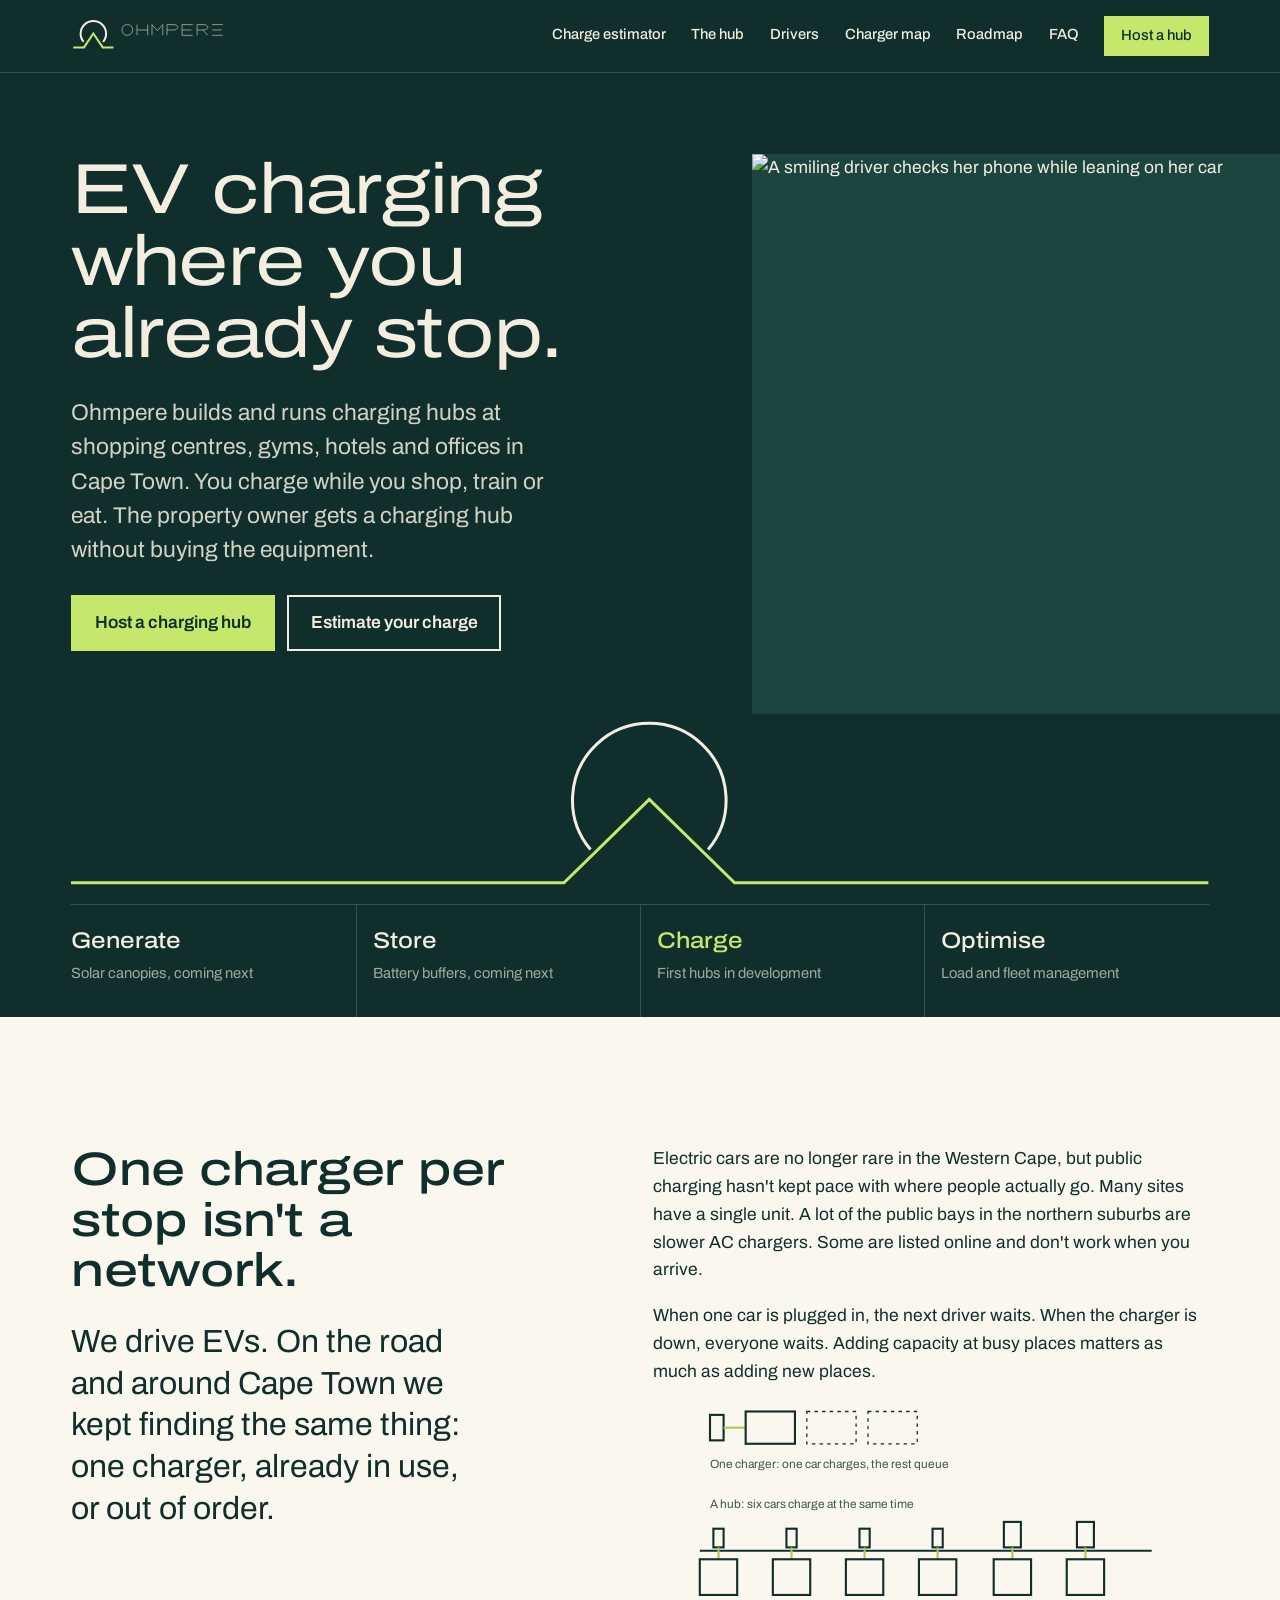
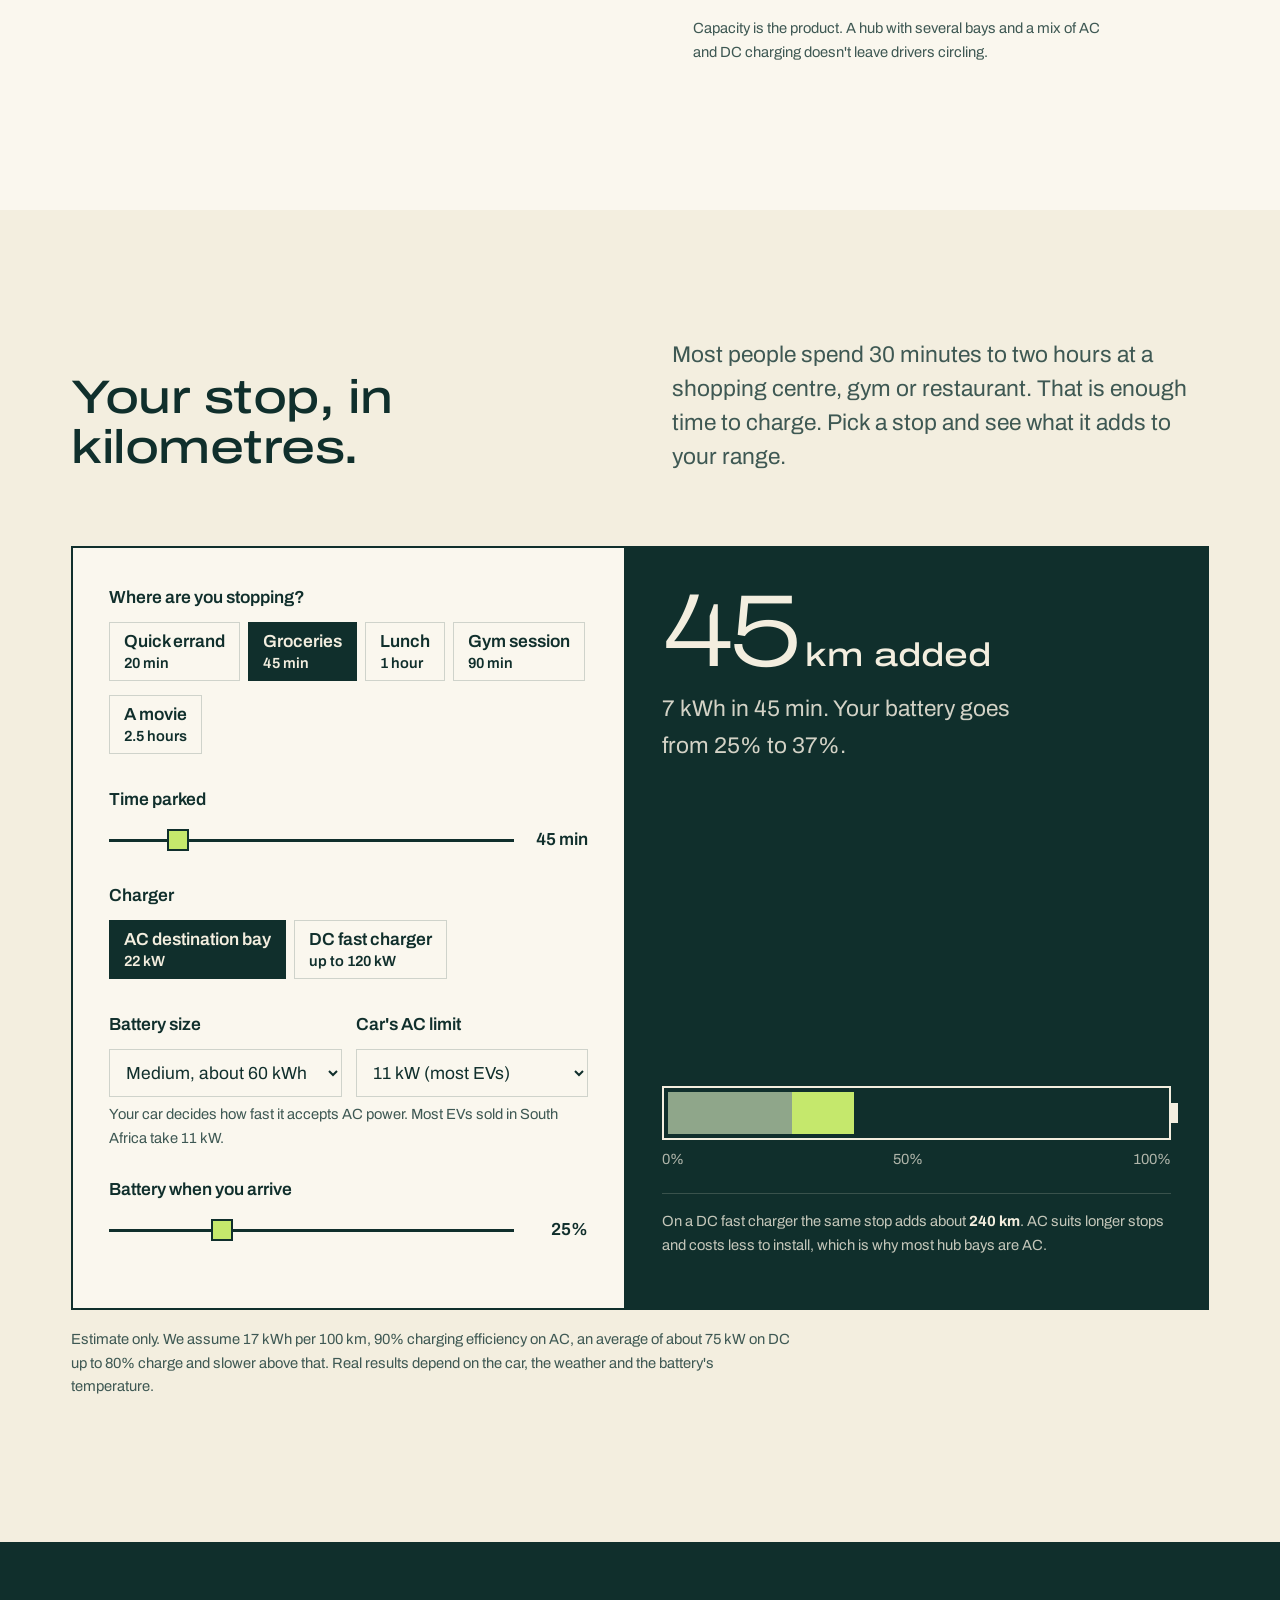
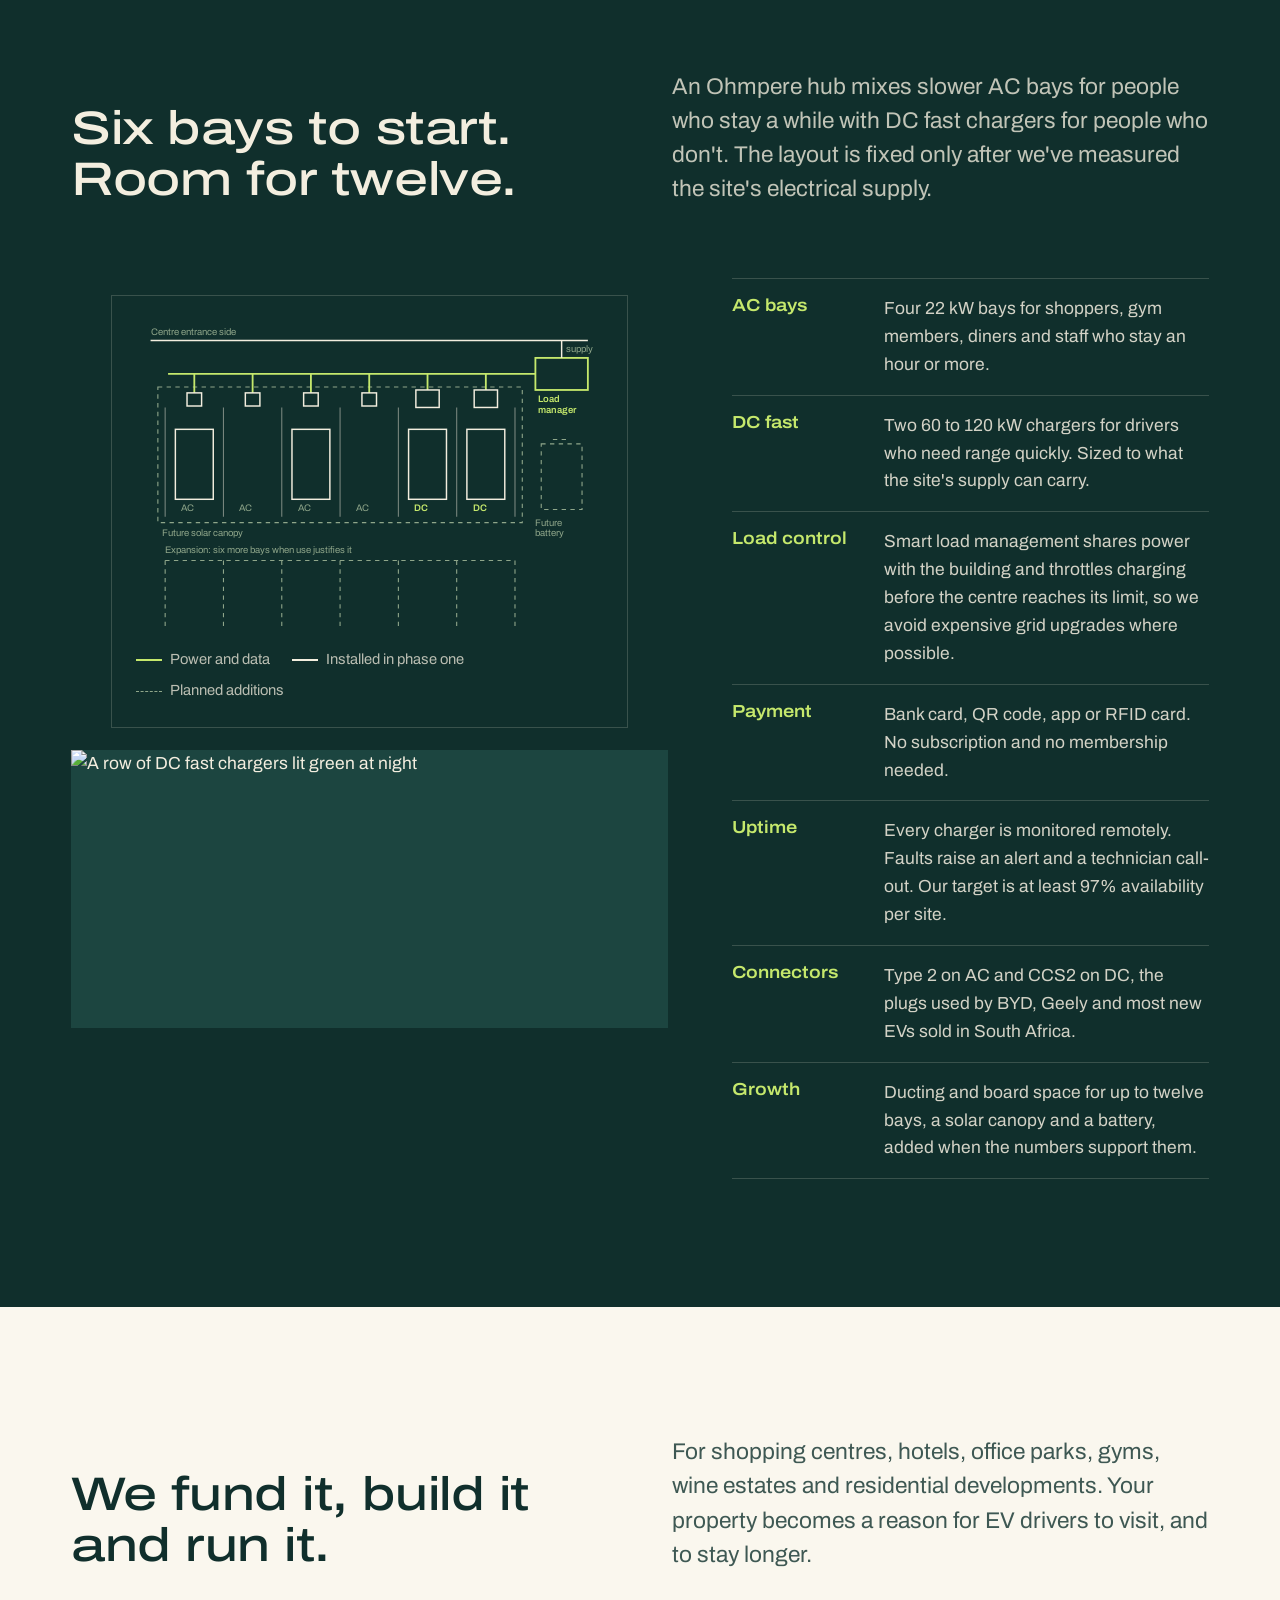
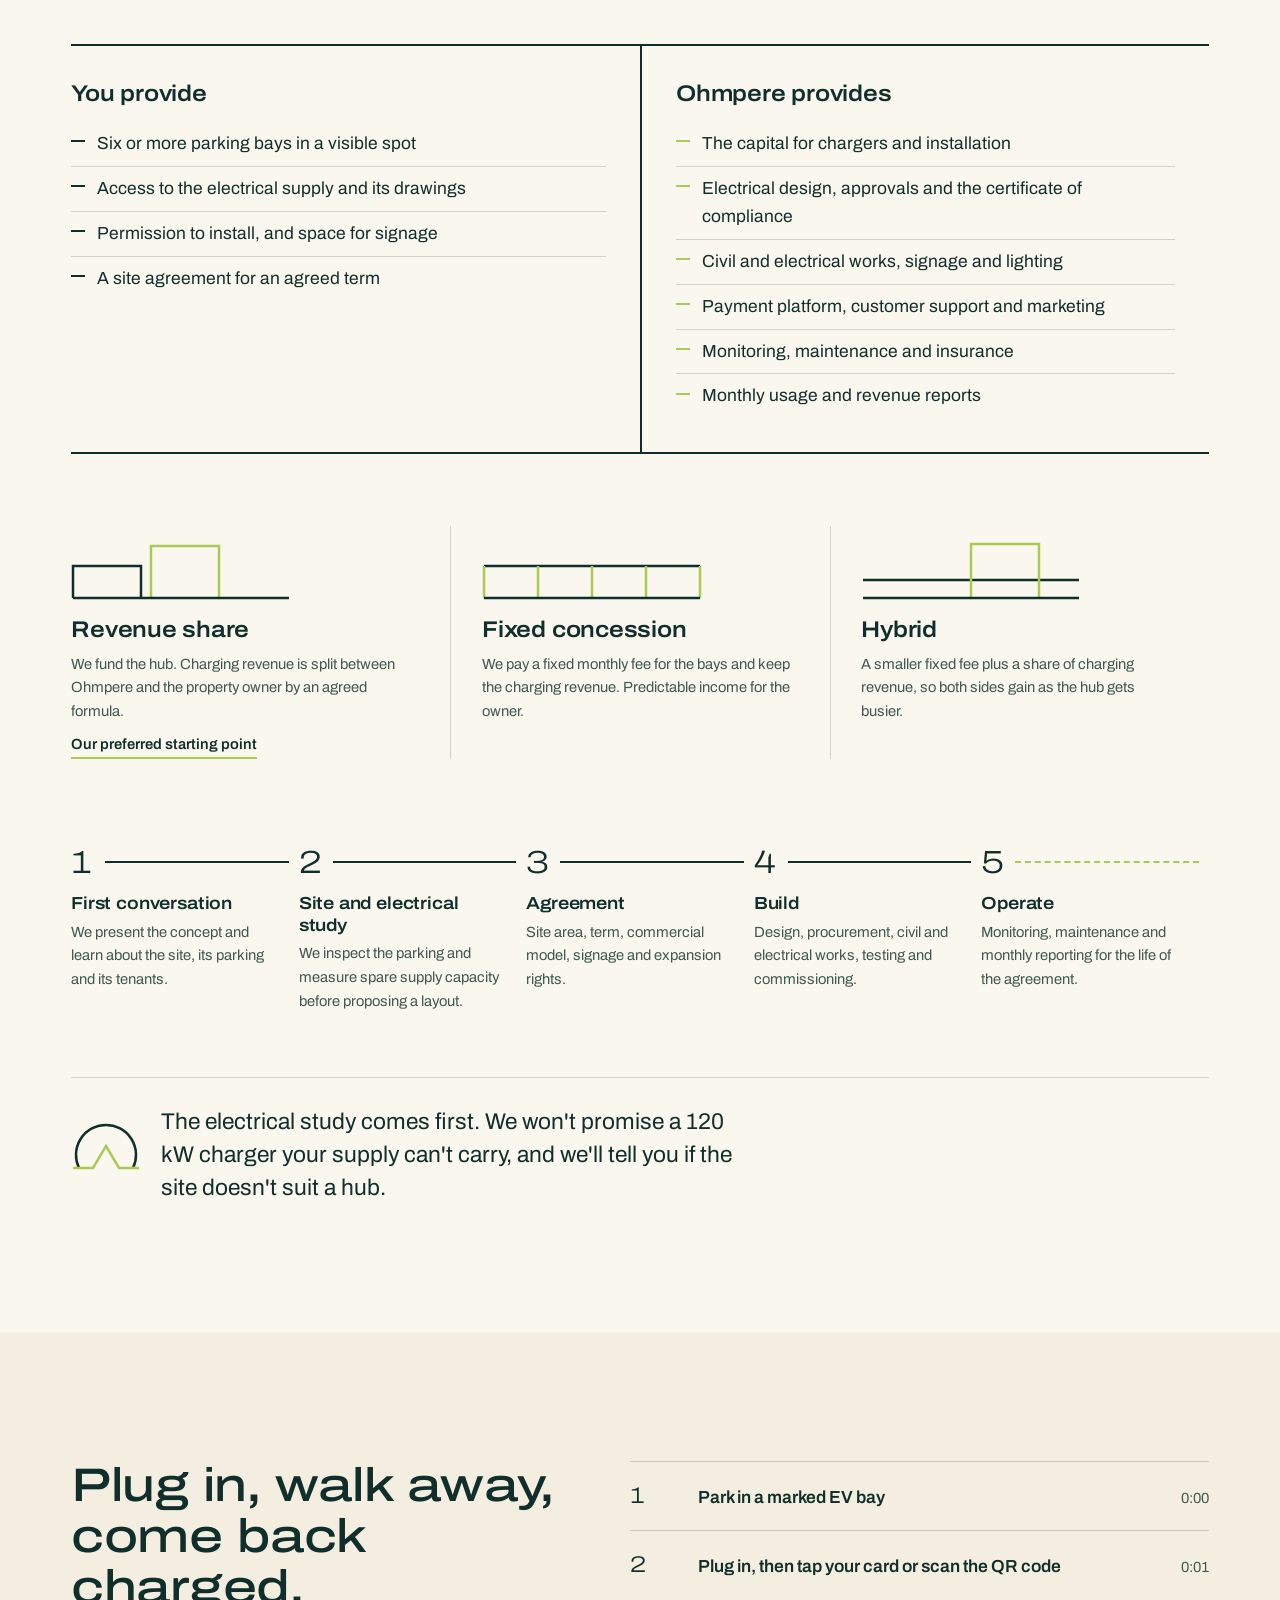
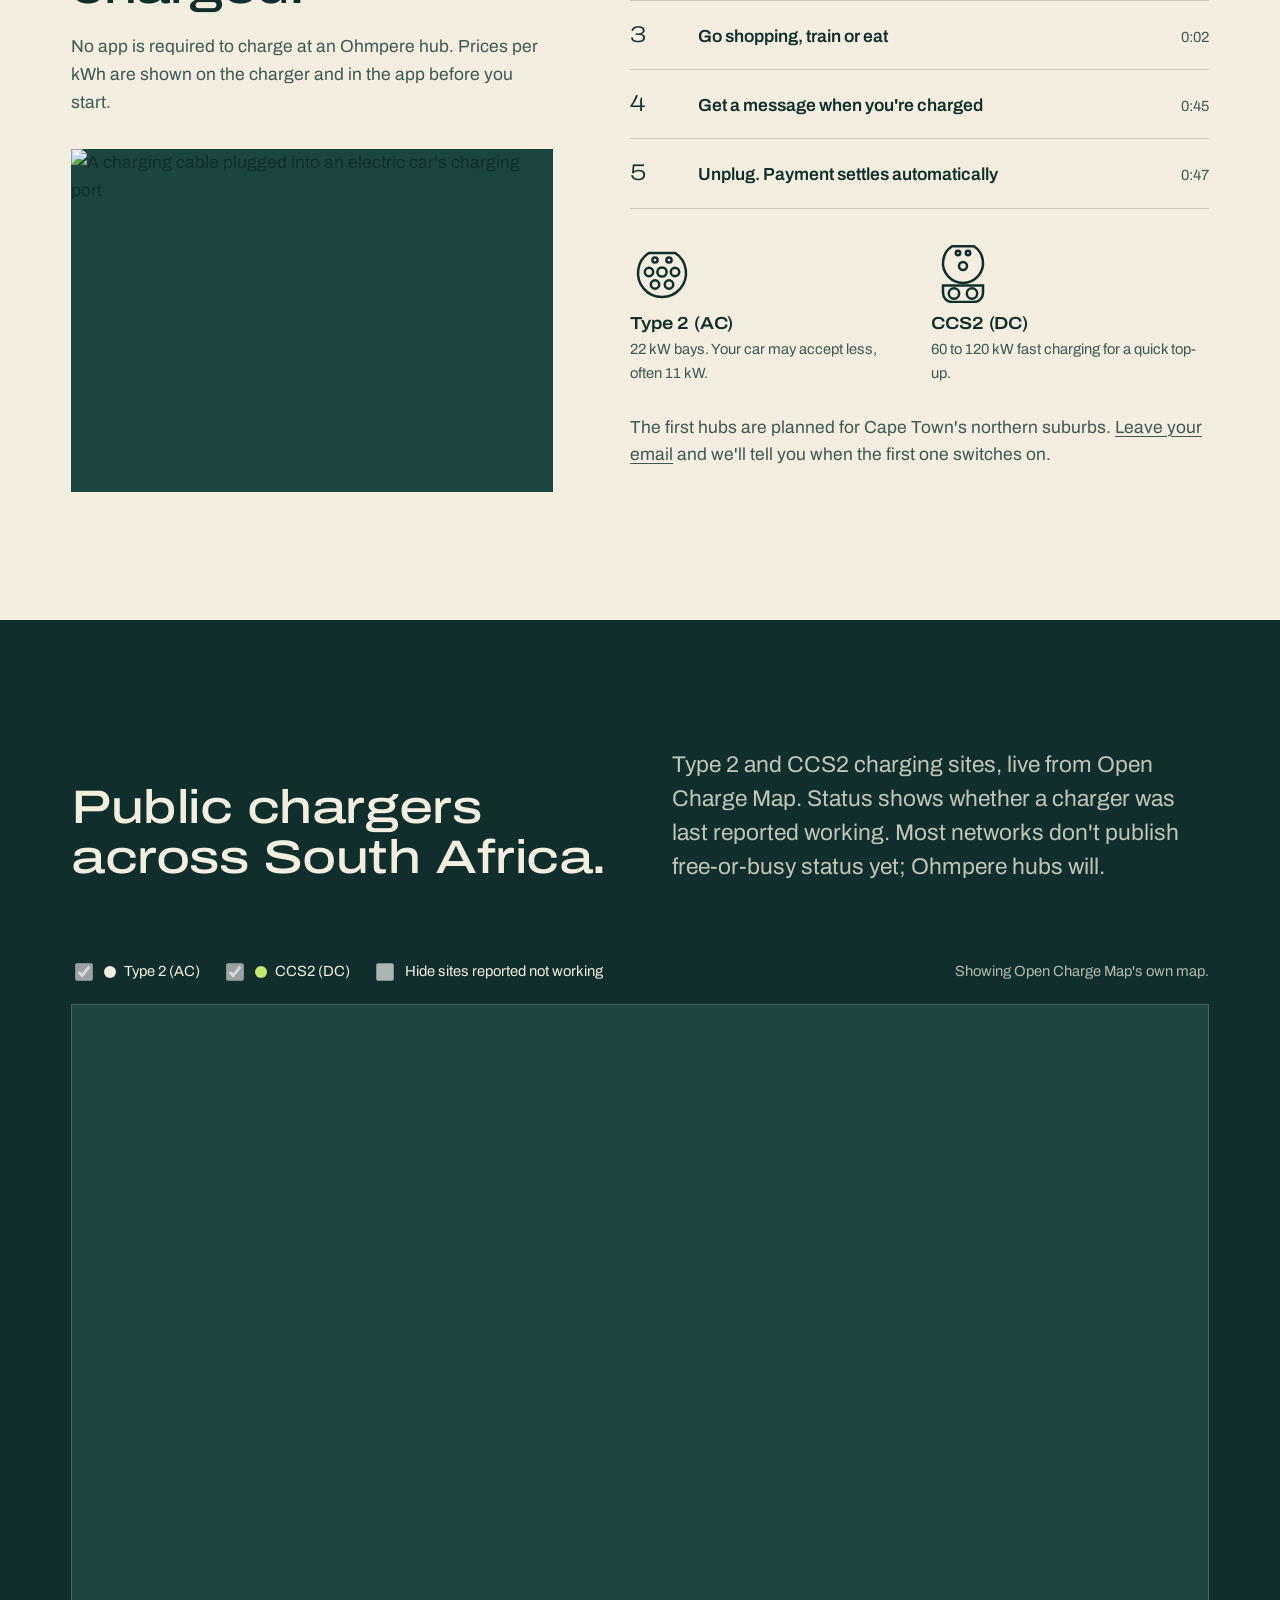
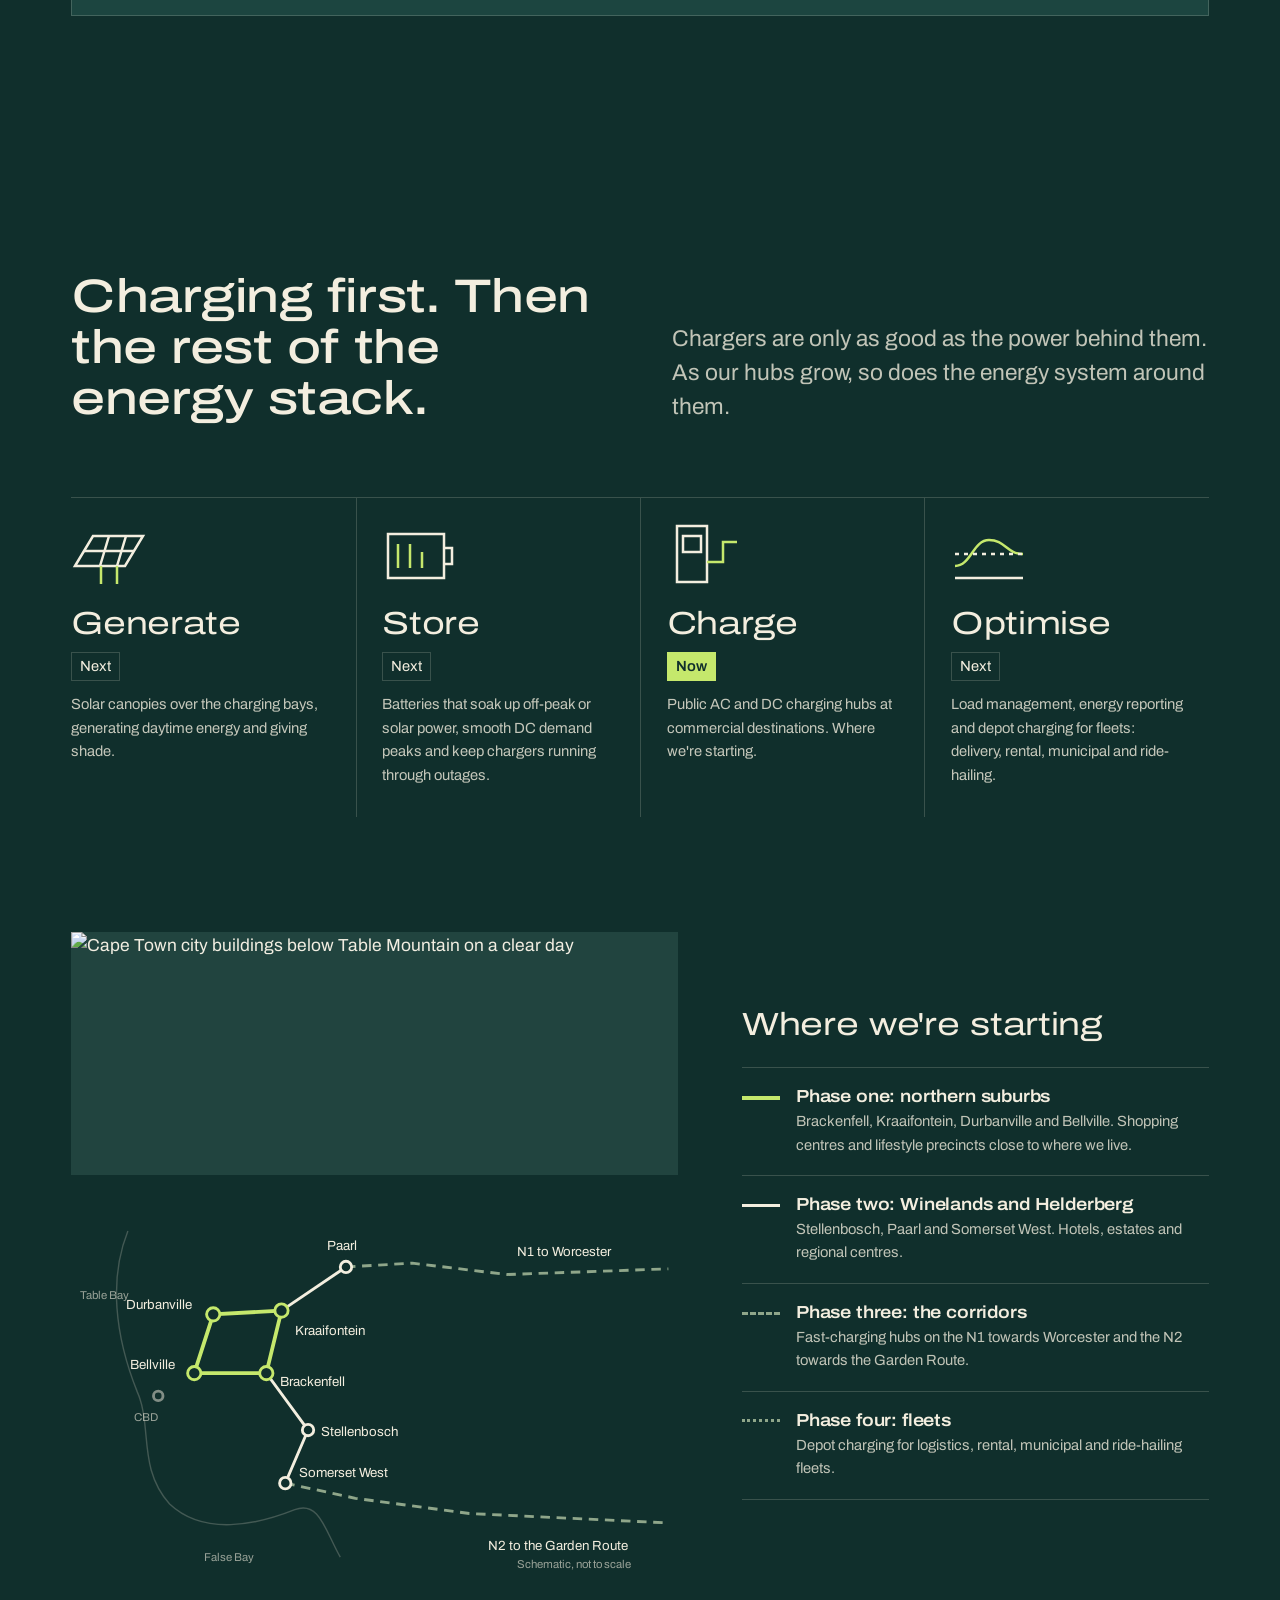
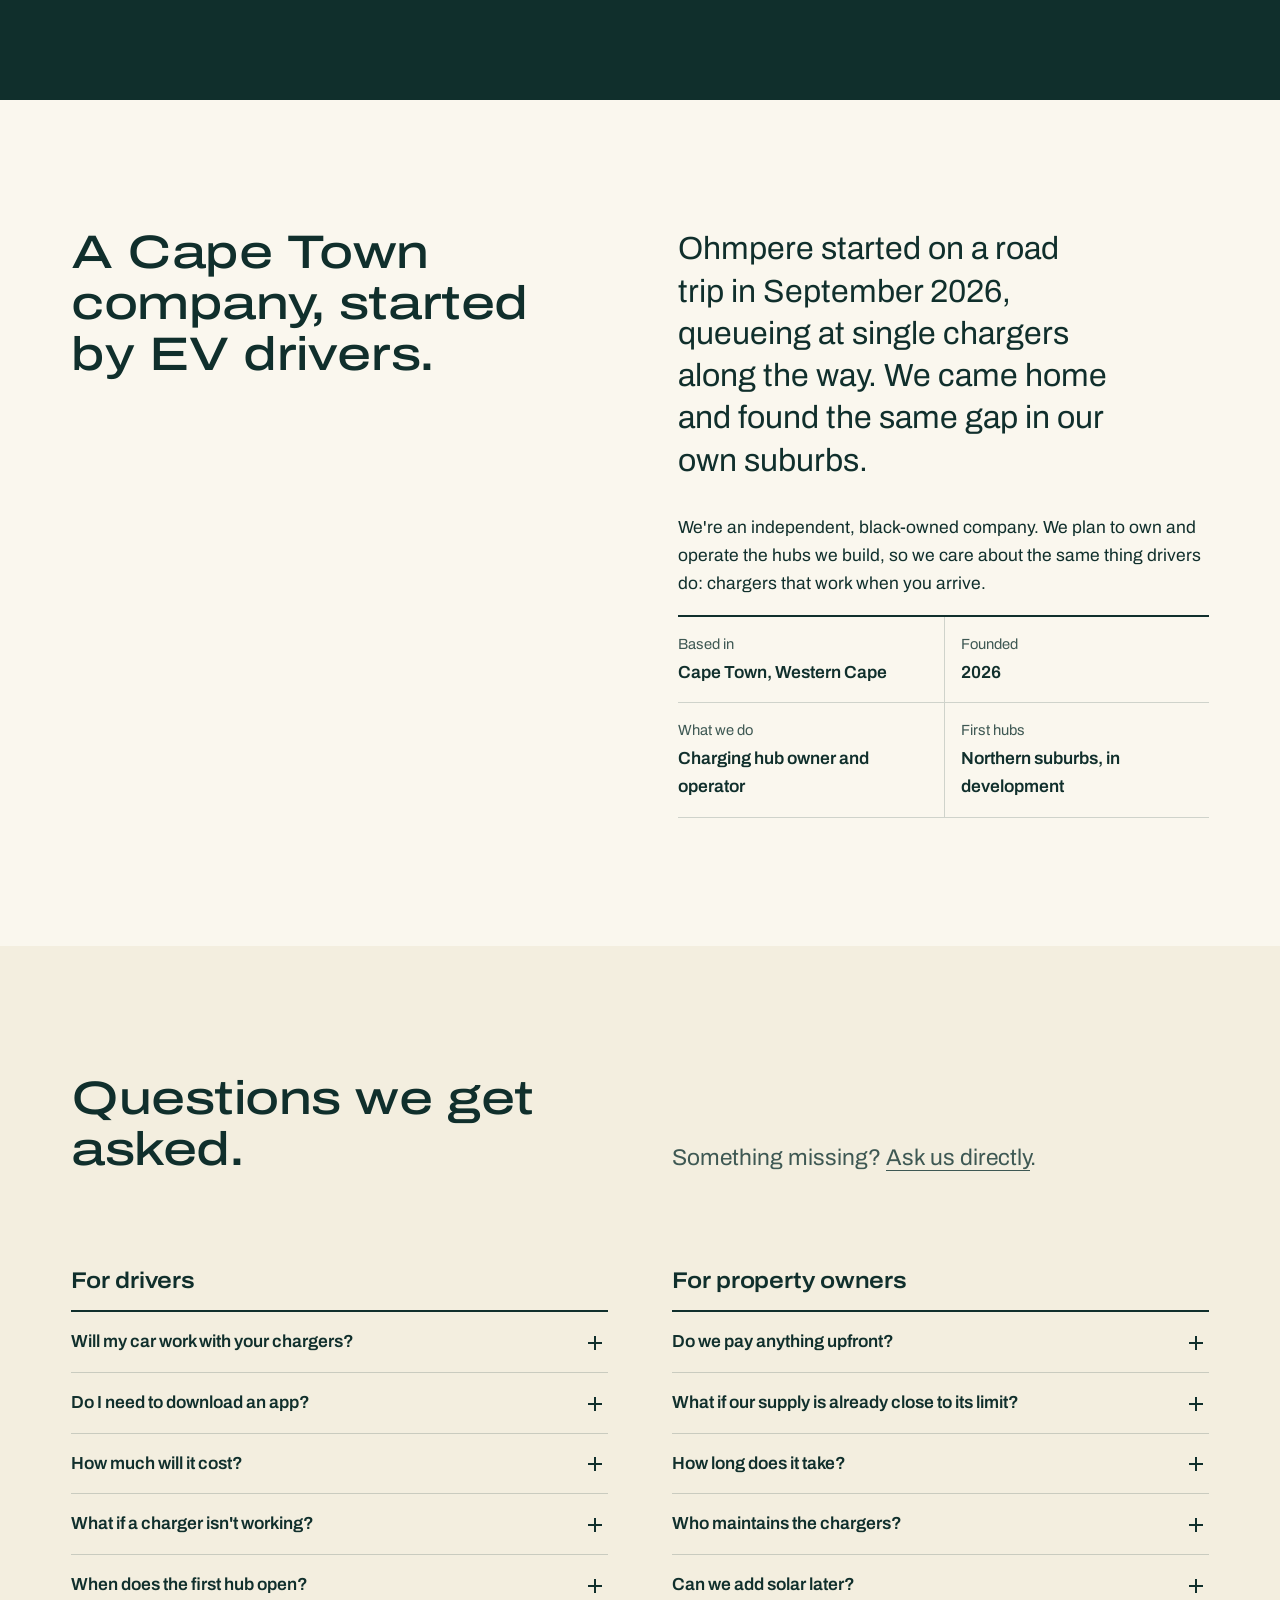
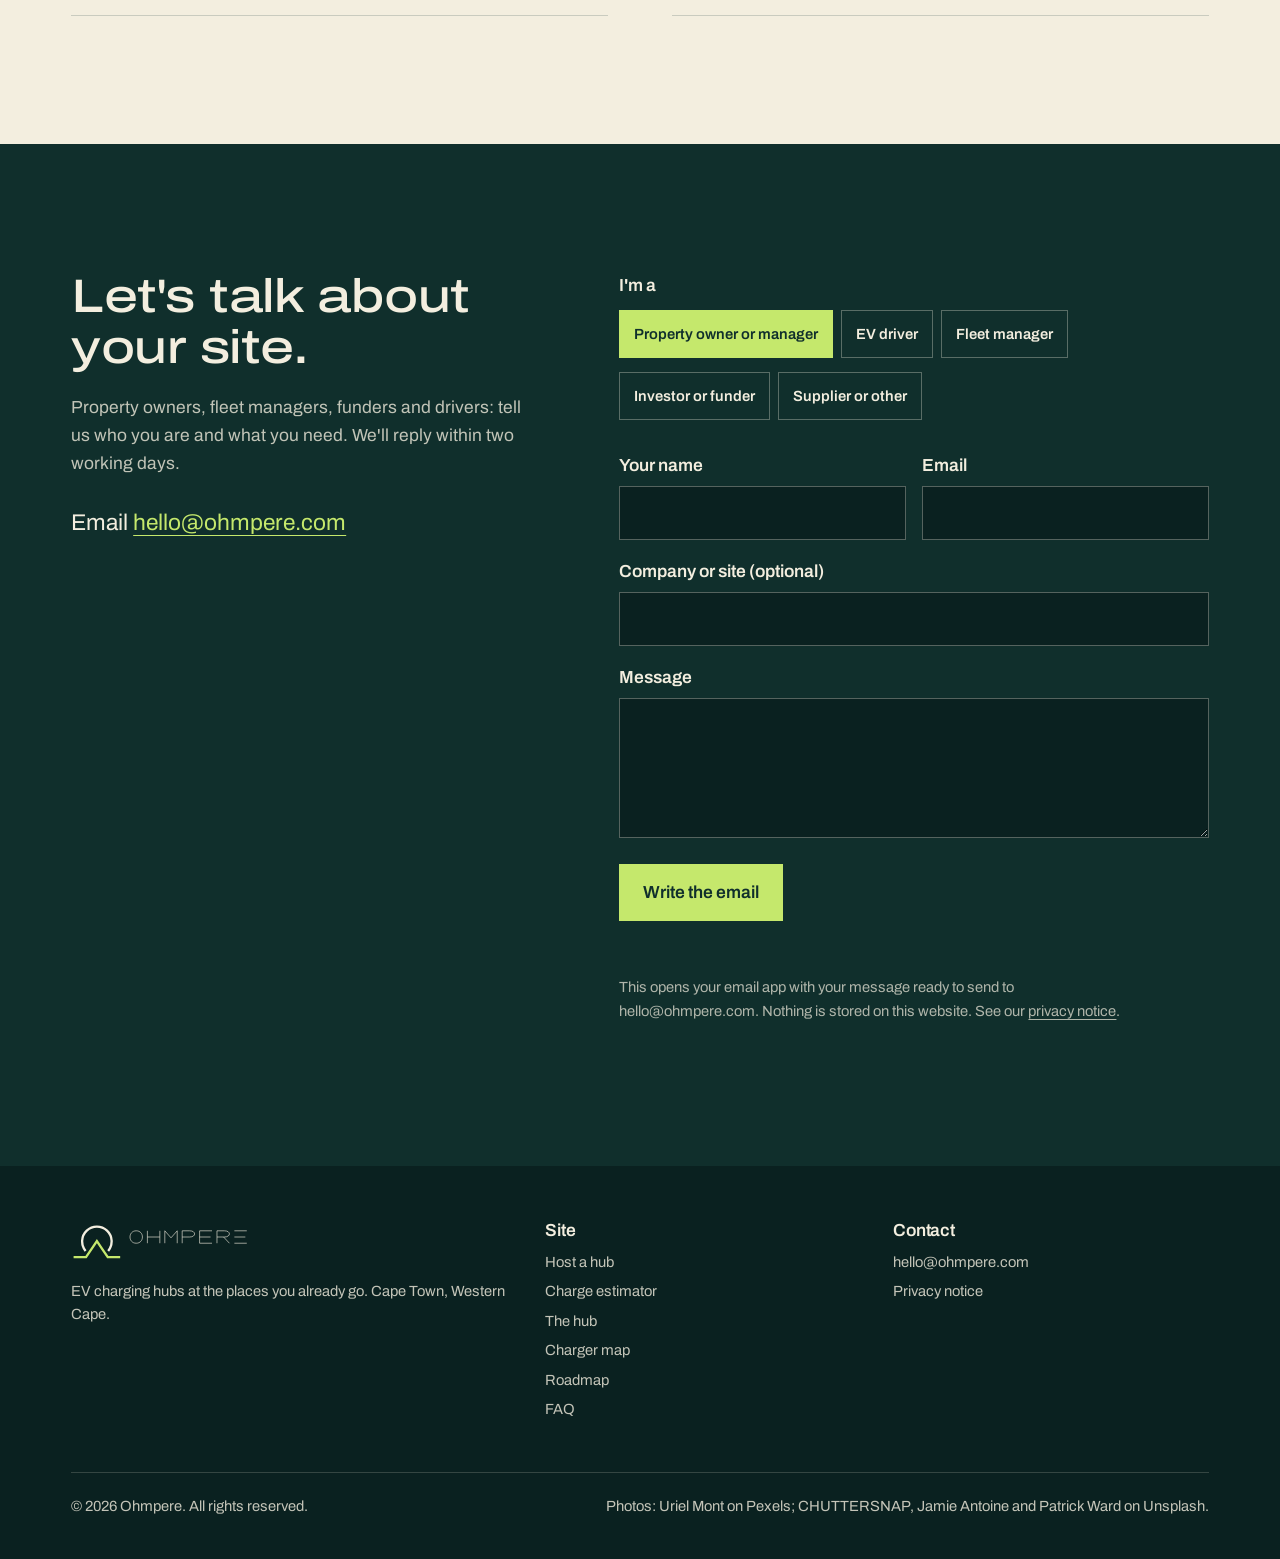
==== index.html @ 5032860a "Version CSS and JS links so browsers pick up changes Co-Authored-By: Claude Opus 5.5 <noreply@anthro" ====
<!doctype html>
<html lang="en-ZA">
<head>
<meta charset="utf-8">
<meta name="viewport" content="width=device-width, initial-scale=1">
<title>Ohmpere | EV charging hubs where you already stop</title>
<meta name="description" content="Ohmpere designs, funds, installs and runs EV charging hubs at shopping centres, gyms, hotels and offices in Cape Town. Property owners pay nothing upfront.">
<link rel="canonical" href="https://ohmpere.com/">
<meta name="theme-color" content="#102F2C">

<meta property="og:type" content="website">
<meta property="og:site_name" content="Ohmpere">
<meta property="og:title" content="Ohmpere | EV charging where you already stop">
<meta property="og:description" content="Charging hubs at the shopping centres, gyms, hotels and offices you already visit. Built and run by Ohmpere, at no upfront cost to the property owner.">
<meta property="og:url" content="https://ohmpere.com/">
<meta property="og:image" content="https://ohmpere.com/assets/img/og.png">
<meta property="og:image:width" content="1200">
<meta property="og:image:height" content="630">
<meta name="twitter:card" content="summary_large_image">

<link rel="icon" type="image/svg+xml" href="assets/img/icons/favicon.svg">
<link rel="icon" type="image/png" sizes="32x32" href="assets/img/icons/favicon-32.png">
<link rel="icon" type="image/png" sizes="16x16" href="assets/img/icons/favicon-16.png">
<link rel="apple-touch-icon" sizes="180x180" href="assets/img/icons/apple-touch-icon.png">
<link rel="manifest" href="site.webmanifest">

<link rel="preconnect" href="https://fonts.googleapis.com">
<link rel="preconnect" href="https://fonts.gstatic.com" crossorigin>
<link rel="preconnect" href="https://images.pexels.com">
<link rel="preconnect" href="https://images.unsplash.com">
<link href="https://fonts.googleapis.com/css2?family=Archivo:wdth,wght@62..125,100..900&display=swap" rel="stylesheet">
<link rel="stylesheet" href="https://cdnjs.cloudflare.com/ajax/libs/leaflet/1.9.4/leaflet.min.css">
<link rel="stylesheet" href="assets/css/site.css?v=3">

<script type="application/ld+json">
{
  "@context": "https://schema.org",
  "@type": "Organization",
  "name": "Ohmpere",
  "url": "https://ohmpere.com",
  "logo": "https://ohmpere.com/assets/img/icons/icon-512.png",
  "email": "hello@ohmpere.com",
  "address": { "@type": "PostalAddress", "addressLocality": "Cape Town", "addressRegion": "Western Cape", "addressCountry": "ZA" },
  "description": "EV charging infrastructure operator building destination and fast-charging hubs at commercial properties in the Western Cape."
}
</script>
</head>
<body>
<a class="skip" href="#main">Skip to content</a>

<header class="site-header">
  <div class="wrap">
    <a class="brand" href="#top" aria-label="Ohmpere home">
      <img src="assets/img/brand/logo-cream-lime.svg" width="850" height="170" alt="Ohmpere">
    </a>
    <button class="menu-toggle" type="button" aria-expanded="false" aria-controls="nav" aria-label="Open menu">
      <svg viewBox="0 0 26 26" fill="none" stroke="currentColor" stroke-width="2.5" aria-hidden="true"><path class="m1" d="M2 7H24M2 13H24M2 19H24"/></svg>
    </button>
    <nav class="nav" id="nav" aria-label="Main">
      <a href="#calculator">Charge estimator</a>
      <a href="#hub">The hub</a>
      <a href="#drivers">Drivers</a>
      <a href="#map">Charger map</a>
      <a href="#roadmap">Roadmap</a>
      <a href="#faq">FAQ</a>
      <a class="btn btn-lime" href="#hosts">Host a hub</a>
    </nav>
  </div>
</header>

<main id="main">

<!-- HERO -->
<section class="hero" id="top">
  <div class="wrap">
    <div class="hero-grid">
      <div class="hero-copy">
        <h1>EV charging where you already stop.</h1>
        <p>Ohmpere builds and runs charging hubs at shopping centres, gyms, hotels and offices in Cape Town. You charge while you shop, train or eat. The property owner gets a charging hub without buying the equipment.</p>
        <div class="hero-actions">
          <a class="btn btn-lime" href="#hosts">Host a charging hub</a>
          <a class="btn btn-ghost" href="#calculator">Estimate your charge</a>
        </div>
      </div>
      <figure class="hero-photo">
        <img
          src="https://images.pexels.com/photos/6280711/pexels-photo-6280711.jpeg?auto=compress&cs=tinysrgb&fit=crop&w=1100&h=1240"
          srcset="https://images.pexels.com/photos/6280711/pexels-photo-6280711.jpeg?auto=compress&cs=tinysrgb&fit=crop&w=640&h=720 640w,
                  https://images.pexels.com/photos/6280711/pexels-photo-6280711.jpeg?auto=compress&cs=tinysrgb&fit=crop&w=1100&h=1240 1100w"
          sizes="(max-width: 860px) 100vw, 42vw"
          width="1100" height="1240"
          alt="A smiling driver checks her phone while leaning on her car"
          fetchpriority="high">
      </figure>
    </div>

    <div class="trace" aria-hidden="true">
      <svg viewBox="0 0 1200 200" preserveAspectRatio="none" focusable="false">
        <defs>
          <clipPath id="reveal"><rect class="reveal" x="0" y="0" width="1200" height="200"/></clipPath>
        </defs>
        <g clip-path="url(#reveal)">
          <path class="arc" d="M548 143 A81 81 0 1 1 672 143"/>
          <path class="line" d="M0 178 H520 L610 90 L700 178 H1200"/>
        </g>
      </svg>
    </div>
    <div class="stack-labels">
      <div><strong>Generate</strong><span>Solar canopies, coming next</span></div>
      <div><strong>Store</strong><span>Battery buffers, coming next</span></div>
      <div class="live"><strong>Charge</strong><span>First hubs in development</span></div>
      <div><strong>Optimise</strong><span>Load and fleet management</span></div>
    </div>
  </div>
</section>

<!-- PROBLEM -->
<section class="section on-paper" aria-labelledby="problem-title">
  <div class="wrap problem-grid">
    <div>
      <h2 id="problem-title">One charger per stop isn't a network.</h2>
      <p class="lede">We drive EVs. On the road and around Cape Town we kept finding the same thing: one charger, already in use, or out of order.</p>
    </div>
    <div>
      <p>Electric cars are no longer rare in the Western Cape, but public charging hasn't kept pace with where people actually go. Many sites have a single unit. A lot of the public bays in the northern suburbs are slower AC chargers. Some are listed online and don't work when you arrive.</p>
      <p>When one car is plugged in, the next driver waits. When the charger is down, everyone waits. Adding capacity at busy places matters as much as adding new places.</p>
      <figure class="queue-fig">
        <svg viewBox="0 0 560 236" role="img" aria-labelledby="qf-title">
          <title id="qf-title">Drawing comparing a single-charger site, where cars queue, with a six-bay hub, where every car charges at once</title>
          <rect class="s" x="20" y="14" width="16" height="30"/>
          <path class="l" d="M36 29 H62"/>
          <rect class="s" x="62" y="10" width="58" height="38"/>
          <rect class="d" x="134" y="10" width="58" height="38"/>
          <rect class="d" x="206" y="10" width="58" height="38"/>
          <text x="20" y="76">One charger: one car charges, the rest queue</text>
          <text x="20" y="124">A hub: six cars charge at the same time</text>
          <path class="s" d="M8 174 H540"/>
          <rect class="s" x="24"  y="148" width="12" height="22"/><path class="l" d="M30 170 V184"/><rect class="s" x="8"   y="184" width="44" height="42"/>
          <rect class="s" x="110" y="148" width="12" height="22"/><path class="l" d="M116 170 V184"/><rect class="s" x="94"  y="184" width="44" height="42"/>
          <rect class="s" x="196" y="148" width="12" height="22"/><path class="l" d="M202 170 V184"/><rect class="s" x="180" y="184" width="44" height="42"/>
          <rect class="s" x="282" y="148" width="12" height="22"/><path class="l" d="M288 170 V184"/><rect class="s" x="266" y="184" width="44" height="42"/>
          <rect class="s" x="366" y="140" width="20" height="30"/><path class="l" d="M376 170 V184"/><rect class="s" x="354" y="184" width="44" height="42"/>
          <rect class="s" x="452" y="140" width="20" height="30"/><path class="l" d="M462 170 V184"/><rect class="s" x="440" y="184" width="44" height="42"/>
        </svg>
        <figcaption>Capacity is the product. A hub with several bays and a mix of AC and DC charging doesn't leave drivers circling.</figcaption>
      </figure>
    </div>
  </div>
</section>

<!-- CALCULATOR -->
<section class="section on-cream" id="calculator" aria-labelledby="calc-title">
  <div class="wrap">
    <div class="section-head">
      <h2 id="calc-title">Your stop, in kilometres.</h2>
      <p>Most people spend 30 minutes to two hours at a shopping centre, gym or restaurant. That is enough time to charge. Pick a stop and see what it adds to your range.</p>
    </div>

    <div class="calc">
      <form class="calc-inputs" id="calc-form" onsubmit="return false">
        <fieldset>
          <legend>Where are you stopping?</legend>
          <div class="chips">
            <div class="chip"><input type="radio" name="stop" id="st-errand" value="20"><label for="st-errand"><b>Quick errand</b>20 min</label></div>
            <div class="chip"><input type="radio" name="stop" id="st-groc" value="45" checked><label for="st-groc"><b>Groceries</b>45 min</label></div>
            <div class="chip"><input type="radio" name="stop" id="st-lunch" value="60"><label for="st-lunch"><b>Lunch</b>1 hour</label></div>
            <div class="chip"><input type="radio" name="stop" id="st-gym" value="90"><label for="st-gym"><b>Gym session</b>90 min</label></div>
            <div class="chip"><input type="radio" name="stop" id="st-movie" value="150"><label for="st-movie"><b>A movie</b>2.5 hours</label></div>
          </div>
        </fieldset>

        <fieldset>
          <legend class="visually-hidden">Time parked</legend>
          <div class="field-label" id="mins-label">Time parked</div>
          <div class="range-row">
            <input type="range" id="mins" min="10" max="240" step="5" value="45" aria-labelledby="mins-label">
            <output id="mins-out" for="mins">45 min</output>
          </div>
        </fieldset>

        <fieldset>
          <legend>Charger</legend>
          <div class="chips">
            <div class="chip"><input type="radio" name="charger" id="ch-ac" value="ac" checked><label for="ch-ac"><b>AC destination bay</b>22 kW</label></div>
            <div class="chip"><input type="radio" name="charger" id="ch-dc" value="dc"><label for="ch-dc"><b>DC fast charger</b>up to 120 kW</label></div>
          </div>
        </fieldset>

        <fieldset>
          <legend class="visually-hidden">Your car</legend>
          <div class="two-col">
            <div>
              <label class="field-label" for="battery">Battery size</label>
              <select id="battery">
                <option value="45">Small, about 45 kWh</option>
                <option value="60" selected>Medium, about 60 kWh</option>
                <option value="80">Large, about 80 kWh</option>
                <option value="100">Very large, about 100 kWh</option>
              </select>
            </div>
            <div>
              <label class="field-label" for="onboard">Car's AC limit</label>
              <select id="onboard">
                <option value="7.4">7.4 kW</option>
                <option value="11" selected>11 kW (most EVs)</option>
                <option value="22">22 kW</option>
              </select>
            </div>
          </div>
          <p class="field-note">Your car decides how fast it accepts AC power. Most EVs sold in South Africa take 11 kW.</p>
        </fieldset>

        <fieldset>
          <div class="field-label" id="soc-label">Battery when you arrive</div>
          <div class="range-row">
            <input type="range" id="soc" min="5" max="80" step="5" value="25" aria-labelledby="soc-label">
            <output id="soc-out" for="soc">25%</output>
          </div>
        </fieldset>
      </form>

      <div class="calc-output" aria-live="polite">
        <div class="result-km"><span id="r-km">0</span><small>km added</small></div>
        <p class="result-sub" id="r-sub">Calculating…</p>
        <div class="battery" aria-hidden="true">
          <div class="battery-bar"><div class="battery-start" id="b-start"></div><div class="battery-add" id="b-add"></div></div>
          <div class="battery-scale"><span>0%</span><span>50%</span><span>100%</span></div>
        </div>
        <p class="compare" id="r-compare"></p>
      </div>
    </div>
    <p class="assumptions">Estimate only. We assume 17 kWh per 100 km, 90% charging efficiency on AC, an average of about 75 kW on DC up to 80% charge and slower above that. Real results depend on the car, the weather and the battery's temperature.</p>
  </div>
</section>

<!-- HUB -->
<section class="section on-teal" id="hub" aria-labelledby="hub-title">
  <div class="wrap">
    <div class="section-head">
      <h2 id="hub-title">Six bays to start. Room for twelve.</h2>
      <p>An Ohmpere hub mixes slower AC bays for people who stay a while with DC fast chargers for people who don't. The layout is fixed only after we've measured the site's electrical supply.</p>
    </div>
    <div class="hub-grid">
      <div>
        <figure class="drawing">
          <svg viewBox="0 0 640 430" role="img" aria-labelledby="hub-d-title">
            <title id="hub-d-title">Plan drawing of a six-bay Ohmpere hub: four 22 kW AC bays and two DC fast-charging bays connected to a load manager on the building supply, with a future solar canopy, battery and six expansion bays shown dashed</title>
            <!-- building line -->
            <path class="c" d="M20 28 H620"/>
            <text x="20" y="20" class="ts">Centre entrance side</text>
            <!-- supply + load manager -->
            <rect class="lm" x="548" y="52" width="72" height="44"/>
            <text x="552" y="113" class="tl">Load</text>
            <text x="552" y="128" class="tl">manager</text>
            <path class="c" d="M584 28 V52"/>
            <text x="590" y="44" class="ts">supply</text>
            <!-- bus -->
            <path class="lm" d="M548 74 H44"/>
            <!-- canopy (future) -->
            <rect class="fut" x="30" y="92" width="500" height="186"/>
            <text x="36" y="296" class="ts">Future solar canopy</text>
            <!-- battery (future) -->
            <rect class="fut" x="556" y="170" width="56" height="90"/>
            <path class="fut" d="M572 164 H596"/>
            <text x="548" y="282" class="ts">Future</text>
            <text x="548" y="297" class="ts">battery</text>
            <!-- bays -->
            <g>
              <path class="bay" d="M40 120 V270 M120 120 V270 M200 120 V270 M280 120 V270 M360 120 V270 M440 120 V270 M520 120 V270"/>
              <!-- AC pedestals -->
              <path class="lm" d="M80 74 V100 M160 74 V100 M240 74 V100 M320 74 V100"/>
              <rect class="c" x="70" y="100" width="20" height="18"/>
              <rect class="c" x="150" y="100" width="20" height="18"/>
              <rect class="c" x="230" y="100" width="20" height="18"/>
              <rect class="c" x="310" y="100" width="20" height="18"/>
              <!-- DC cabinets -->
              <path class="lm" d="M400 74 V96 M480 74 V96"/>
              <rect class="c" x="384" y="96" width="32" height="24"/>
              <rect class="c" x="464" y="96" width="32" height="24"/>
              <!-- cars -->
              <rect class="c" x="54" y="150" width="52" height="96"/>
              <rect class="c" x="214" y="150" width="52" height="96"/>
              <rect class="c" x="374" y="150" width="52" height="96"/>
              <rect class="c" x="454" y="150" width="52" height="96"/>
              <text x="62" y="262" class="ts">AC</text>
              <text x="142" y="262" class="ts">AC</text>
              <text x="222" y="262" class="ts">AC</text>
              <text x="302" y="262" class="ts">AC</text>
              <text x="382" y="262" class="tl">DC</text>
              <text x="462" y="262" class="tl">DC</text>
            </g>
            <!-- expansion row -->
            <path class="fut" d="M40 330 H520 M40 330 V420 M120 330 V420 M200 330 V420 M280 330 V420 M360 330 V420 M440 330 V420 M520 330 V420"/>
            <text x="40" y="320" class="ts">Expansion: six more bays when use justifies it</text>
          </svg>
          <div class="drawing-key">
            <span><i></i> Power and data</span>
            <span><i class="c"></i> Installed in phase one</span>
            <span><i class="f"></i> Planned additions</span>
          </div>
        </figure>
        <figure class="hub-photo">
          <img src="https://images.unsplash.com/photo-1639195046198-a73b6d2d9606?auto=format&fit=crop&w=1200&h=560&q=70"
               loading="lazy" width="1200" height="560"
               alt="A row of DC fast chargers lit green at night">
        </figure>
      </div>
      <ul class="spec">
        <li><span class="k">AC bays</span><span class="v">Four 22 kW bays for shoppers, gym members, diners and staff who stay an hour or more.</span></li>
        <li><span class="k">DC fast</span><span class="v">Two 60 to 120 kW chargers for drivers who need range quickly. Sized to what the site's supply can carry.</span></li>
        <li><span class="k">Load control</span><span class="v">Smart load management shares power with the building and throttles charging before the centre reaches its limit, so we avoid expensive grid upgrades where possible.</span></li>
        <li><span class="k">Payment</span><span class="v">Bank card, QR code, app or RFID card. No subscription and no membership needed.</span></li>
        <li><span class="k">Uptime</span><span class="v">Every charger is monitored remotely. Faults raise an alert and a technician call-out. Our target is at least 97% availability per site.</span></li>
        <li><span class="k">Connectors</span><span class="v">Type 2 on AC and CCS2 on DC, the plugs used by BYD, Geely and most new EVs sold in South Africa.</span></li>
        <li><span class="k">Growth</span><span class="v">Ducting and board space for up to twelve bays, a solar canopy and a battery, added when the numbers support them.</span></li>
      </ul>
    </div>
  </div>
</section>

<!-- HOSTS -->
<section class="section on-paper" id="hosts" aria-labelledby="hosts-title">
  <div class="wrap">
    <div class="section-head">
      <h2 id="hosts-title">We fund it, build it and run it.</h2>
      <p>For shopping centres, hotels, office parks, gyms, wine estates and residential developments. Your property becomes a reason for EV drivers to visit, and to stay longer.</p>
    </div>

    <div class="split-ledger">
      <div>
        <h3>You provide</h3>
        <ul>
          <li>Six or more parking bays in a visible spot</li>
          <li>Access to the electrical supply and its drawings</li>
          <li>Permission to install, and space for signage</li>
          <li>A site agreement for an agreed term</li>
        </ul>
      </div>
      <div class="ours">
        <h3>Ohmpere provides</h3>
        <ul>
          <li>The capital for chargers and installation</li>
          <li>Electrical design, approvals and the certificate of compliance</li>
          <li>Civil and electrical works, signage and lighting</li>
          <li>Payment platform, customer support and marketing</li>
          <li>Monitoring, maintenance and insurance</li>
          <li>Monthly usage and revenue reports</li>
        </ul>
      </div>
    </div>

    <div class="models">
      <div class="model">
        <svg viewBox="0 0 220 74" aria-hidden="true"><path class="s" d="M2 72 V40 H70 V72"/><path class="l" d="M80 72 V20 H148 V72"/><path class="s" d="M2 72 H218"/></svg>
        <h3>Revenue share</h3>
        <p>We fund the hub. Charging revenue is split between Ohmpere and the property owner by an agreed formula.</p>
        <span class="pref">Our preferred starting point</span>
      </div>
      <div class="model">
        <svg viewBox="0 0 220 74" aria-hidden="true"><path class="s" d="M2 40 H218"/><path class="l" d="M2 40 V72 M56 40 V72 M110 40 V72 M164 40 V72 M218 40 V72"/><path class="s" d="M2 72 H218"/></svg>
        <h3>Fixed concession</h3>
        <p>We pay a fixed monthly fee for the bays and keep the charging revenue. Predictable income for the owner.</p>
      </div>
      <div class="model">
        <svg viewBox="0 0 220 74" aria-hidden="true"><path class="s" d="M2 54 H218"/><path class="l" d="M110 72 V18 H178 V72"/><path class="s" d="M2 72 H218"/></svg>
        <h3>Hybrid</h3>
        <p>A smaller fixed fee plus a share of charging revenue, so both sides gain as the hub gets busier.</p>
      </div>
    </div>

    <ol class="steps" aria-label="How a hub gets built">
      <li><h3>First conversation</h3><p>We present the concept and learn about the site, its parking and its tenants.</p></li>
      <li><h3>Site and electrical study</h3><p>We inspect the parking and measure spare supply capacity before proposing a layout.</p></li>
      <li><h3>Agreement</h3><p>Site area, term, commercial model, signage and expansion rights.</p></li>
      <li><h3>Build</h3><p>Design, procurement, civil and electrical works, testing and commissioning.</p></li>
      <li><h3>Operate</h3><p>Monitoring, maintenance and monthly reporting for the life of the agreement.</p></li>
    </ol>

    <div class="honest">
      <svg viewBox="0 0 70 70" aria-hidden="true"><path class="s" d="M8 62 A30 30 0 1 1 62 62"/><path class="l" d="M2 62 H22 L35 40 L48 62 H68"/></svg>
      <p>The electrical study comes first. We won't promise a 120 kW charger your supply can't carry, and we'll tell you if the site doesn't suit a hub.</p>
    </div>
  </div>
</section>

<!-- DRIVERS -->
<section class="section on-cream" id="drivers" aria-labelledby="drivers-title">
  <div class="wrap driver-grid">
    <div>
      <h2 id="drivers-title">Plug in, walk away, come back charged.</h2>
      <p class="muted" style="margin-top:20px">No app is required to charge at an Ohmpere hub. Prices per kWh are shown on the charger and in the app before you start.</p>
      <figure class="driver-photo">
        <img src="https://images.unsplash.com/photo-1593941707874-ef25b8b4a92b?auto=format&fit=crop&w=900&h=640&q=70"
             loading="lazy" width="900" height="640"
             alt="A charging cable plugged into an electric car's charging port">
      </figure>
    </div>
    <div>
      <ol class="session" aria-label="A charging session">
        <li><b>Park in a marked EV bay</b><span class="t">0:00</span></li>
        <li><b>Plug in, then tap your card or scan the QR code</b><span class="t">0:01</span></li>
        <li><b>Go shopping, train or eat</b><span class="t">0:02</span></li>
        <li><b>Get a message when you're charged</b><span class="t">0:45</span></li>
        <li><b>Unplug. Payment settles automatically</b><span class="t">0:47</span></li>
      </ol>
      <div class="connectors">
        <div class="connector">
          <svg viewBox="0 0 64 64" aria-hidden="true"><path class="s" d="M18.73 14 H45.27 A24 24 0 1 1 18.73 14 Z"/><circle class="s" cx="25" cy="21" r="2.6"/><circle class="s" cx="39" cy="21" r="2.6"/><circle class="s" cx="19" cy="33" r="4.2"/><circle class="s" cx="32" cy="33" r="4.6"/><circle class="s" cx="45" cy="33" r="4.2"/><circle class="s" cx="25" cy="45.5" r="4.2"/><circle class="s" cx="39" cy="45.5" r="4.2"/></svg>
          <h3>Type 2 (AC)</h3>
          <p>22 kW bays. Your car may accept less, often 11 kW.</p>
        </div>
        <div class="connector">
          <svg viewBox="0 0 64 64" aria-hidden="true"><path class="s" d="M21 7.3 H43 A20 20 0 1 1 21 7.3 Z"/><circle class="s" cx="27" cy="14" r="2.2"/><circle class="s" cx="37" cy="14" r="2.2"/><circle class="s" cx="32" cy="27" r="4"/><path class="s" d="M12 46.5 H52 V54 A9 9 0 0 1 43 63 H21 A9 9 0 0 1 12 54 Z"/><circle class="s" cx="23" cy="54.5" r="5.2"/><circle class="s" cx="41" cy="54.5" r="5.2"/></svg>
          <h3>CCS2 (DC)</h3>
          <p>60 to 120 kW fast charging for a quick top-up.</p>
        </div>
      </div>
      <p class="muted" style="margin-top:28px">The first hubs are planned for Cape Town's northern suburbs. <a href="#contact">Leave your email</a> and we'll tell you when the first one switches on.</p>
    </div>
  </div>
</section>

<!-- CHARGER MAP -->
<section class="section on-teal" id="map" aria-labelledby="map-title">
  <div class="wrap">
    <div class="section-head">
      <h2 id="map-title">Public chargers across South Africa.</h2>
      <p>Type 2 and CCS2 charging sites, live from Open Charge Map. Status shows whether a charger was last reported working. Most networks don't publish free-or-busy status yet; Ohmpere hubs will.</p>
    </div>
    <div class="map-bar">
      <div class="map-filters" role="group" aria-label="Filter chargers">
        <label><input type="checkbox" id="f-ac" checked> <i class="key-ac"></i> Type 2 (AC)</label>
        <label><input type="checkbox" id="f-dc" checked> <i class="key-dc"></i> CCS2 (DC)</label>
        <label><input type="checkbox" id="f-ok"> Hide sites reported not working</label>
      </div>
      <p class="map-meta"><span id="map-count"></span> <span id="map-status">Loading chargers…</span></p>
    </div>
    <div id="charger-map" class="charger-map" role="region" aria-label="Map of public EV chargers in South Africa"></div>
  </div>
</section>

<!-- ROADMAP -->
<section class="section on-teal" id="roadmap" aria-labelledby="roadmap-title">
  <div class="wrap">
    <div class="section-head">
      <h2 id="roadmap-title">Charging first. Then the rest of the energy stack.</h2>
      <p>Chargers are only as good as the power behind them. As our hubs grow, so does the energy system around them.</p>
    </div>
    <div class="energy-stack">
      <div class="layer">
        <svg viewBox="0 0 76 64" aria-hidden="true"><path class="c" d="M4 44 L22 14 H72 L54 44 Z"/><path class="c" d="M13 29 H63 M38 14 L29 44 M55 14 L46 44"/><path class="l" d="M30 44 V62 M46 44 V62"/></svg>
        <h3>Generate</h3>
        <span class="when">Next</span>
        <p>Solar canopies over the charging bays, generating daytime energy and giving shade.</p>
      </div>
      <div class="layer">
        <svg viewBox="0 0 76 64" aria-hidden="true"><rect class="c" x="6" y="12" width="56" height="44"/><path class="c" d="M62 26 H70 V42 H62"/><path class="l" d="M16 46 V22 M28 46 V22 M40 46 V30"/></svg>
        <h3>Store</h3>
        <span class="when">Next</span>
        <p>Batteries that soak up off-peak or solar power, smooth DC demand peaks and keep chargers running through outages.</p>
      </div>
      <div class="layer now">
        <svg viewBox="0 0 76 64" aria-hidden="true"><rect class="c" x="10" y="4" width="30" height="56"/><path class="c" d="M16 14 H34 V30 H16 Z"/><path class="l" d="M40 40 H56 V20 H70"/></svg>
        <h3>Charge</h3>
        <span class="when">Now</span>
        <p>Public AC and DC charging hubs at commercial destinations. Where we're starting.</p>
      </div>
      <div class="layer">
        <svg viewBox="0 0 76 64" aria-hidden="true"><path class="c" d="M4 56 H72"/><path class="l" d="M4 44 C20 44 22 18 38 18 C54 18 56 32 72 32"/><path class="c" d="M4 32 H72" stroke-dasharray="4 5"/></svg>
        <h3>Optimise</h3>
        <span class="when">Next</span>
        <p>Load management, energy reporting and depot charging for fleets: delivery, rental, municipal and ride-hailing.</p>
      </div>
    </div>

    <div class="rollout">
      <div class="route-map">
        <figure class="map-photo">
          <img src="https://images.unsplash.com/photo-1602367381755-effb73319501?auto=format&fit=crop&w=1300&h=520&q=68"
               loading="lazy" width="1300" height="520"
               alt="Cape Town city buildings below Table Mountain on a clear day">
        </figure>
        <svg viewBox="0 0 640 400" role="img" aria-labelledby="map-title">
          <title id="map-title">Schematic rollout map. Phase one: Bellville, Durbanville, Kraaifontein and Brackenfell. Phase two: Paarl, Stellenbosch and Somerset West. Phase three: the N1 towards Worcester and the N2 towards the Garden Route.</title>
          <path class="coast" d="M60 40 C40 90 46 150 70 210 C86 246 70 290 104 328 C140 362 196 350 236 334 C262 324 268 356 284 384"/>
          <text x="10" y="112" class="sm">Table Bay</text>
          <text x="140" y="388" class="sm">False Bay</text>
          <circle cx="92" cy="214" r="5" stroke="rgba(243,238,223,.5)"/>
          <text x="66" y="240" class="sm">CBD</text>
          <path class="p3" d="M290 78 L360 74 L460 86 L630 80"/>
          <path class="p3" d="M226 306 L300 322 L420 338 L630 348"/>
          <text x="470" y="66">N1 to Worcester</text>
          <text x="440" y="376">N2 to the Garden Route</text>
          <path class="p2" d="M206 190 L250 250 L226 306"/>
          <path class="p2" d="M222 124 L290 78"/>
          <path class="p1" d="M130 190 L150 128 L222 124 L206 190 Z"/>
          <circle class="n1" cx="130" cy="190" r="7"/>
          <circle class="n1" cx="150" cy="128" r="7"/>
          <circle class="n1" cx="222" cy="124" r="7"/>
          <circle class="n1" cx="206" cy="190" r="7"/>
          <text x="62" y="186">Bellville</text>
          <text x="58" y="122">Durbanville</text>
          <text x="236" y="150">Kraaifontein</text>
          <text x="220" y="204">Brackenfell</text>
          <circle class="n2" cx="290" cy="78" r="6"/>
          <circle class="n2" cx="250" cy="250" r="6"/>
          <circle class="n2" cx="226" cy="306" r="6"/>
          <text x="270" y="60">Paarl</text>
          <text x="264" y="256">Stellenbosch</text>
          <text x="240" y="300">Somerset West</text>
          <text x="470" y="396" class="sm">Schematic, not to scale</text>
        </svg>
      </div>
      <div>
        <h3 style="font-size:var(--step-2);font-stretch:125%;font-variation-settings:'wdth' 125;font-weight:400;margin-bottom:22px">Where we're starting</h3>
        <ol class="phases">
          <li><span class="sw"></span><div><h3>Phase one: northern suburbs</h3><p>Brackenfell, Kraaifontein, Durbanville and Bellville. Shopping centres and lifestyle precincts close to where we live.</p></div></li>
          <li><span class="sw b"></span><div><h3>Phase two: Winelands and Helderberg</h3><p>Stellenbosch, Paarl and Somerset West. Hotels, estates and regional centres.</p></div></li>
          <li><span class="sw c"></span><div><h3>Phase three: the corridors</h3><p>Fast-charging hubs on the N1 towards Worcester and the N2 towards the Garden Route.</p></div></li>
          <li><span class="sw d"></span><div><h3>Phase four: fleets</h3><p>Depot charging for logistics, rental, municipal and ride-hailing fleets.</p></div></li>
        </ol>
      </div>
    </div>
  </div>
</section>

<!-- ABOUT -->
<section class="section on-paper" id="about" aria-labelledby="about-title">
  <div class="wrap about-grid">
    <div>
      <h2 id="about-title">A Cape Town company, started by EV drivers.</h2>
    </div>
    <div>
      <p class="big">Ohmpere started on a road trip in September 2026, queueing at single chargers along the way. We came home and found the same gap in our own suburbs.</p>
      <p>We're an independent, black-owned company. We plan to own and operate the hubs we build, so we care about the same thing drivers do: chargers that work when you arrive.</p>
      <dl class="facts">
        <div><dt>Based in</dt><dd>Cape Town, Western Cape</dd></div>
        <div><dt>Founded</dt><dd>2026</dd></div>
        <div><dt>What we do</dt><dd>Charging hub owner and operator</dd></div>
        <div><dt>First hubs</dt><dd>Northern suburbs, in development</dd></div>
      </dl>
    </div>
  </div>
</section>

<!-- FAQ -->
<section class="section on-cream" id="faq" aria-labelledby="faq-title">
  <div class="wrap">
    <div class="section-head">
      <h2 id="faq-title">Questions we get asked.</h2>
      <p>Something missing? <a href="#contact">Ask us directly</a>.</p>
    </div>
    <div class="faq-cols">
      <div>
        <h3>For drivers</h3>
        <details><summary>Will my car work with your chargers?</summary><div><p>Yes, if it uses the standard plugs: Type 2 for AC and CCS2 for DC. BYD, Geely and most new EVs sold in South Africa use both.</p></div></details>
        <details><summary>Do I need to download an app?</summary><div><p>No. You can pay by tapping a bank card or scanning the QR code on the charger. The app is there if you want charging history, alerts and receipts in one place.</p></div></details>
        <details><summary>How much will it cost?</summary><div><p>Each hub shows its price per kWh on the charger and in the app before you start. You only pay for the energy your car takes.</p></div></details>
        <details><summary>What if a charger isn't working?</summary><div><p>Every charger reports its status to us in real time and a fault triggers a call-out. You can also report a problem from the QR page on the charger.</p></div></details>
        <details><summary>When does the first hub open?</summary><div><p>Our first sites are in development in Cape Town's northern suburbs. <a href="#contact">Leave your email</a> and we'll tell you the day it goes live.</p></div></details>
      </div>
      <div>
        <h3>For property owners</h3>
        <details><summary>Do we pay anything upfront?</summary><div><p>No. Ohmpere funds the chargers and installation. You provide the bays and access to the electrical supply under a site agreement.</p></div></details>
        <details><summary>What if our supply is already close to its limit?</summary><div><p>Smart load management lets the chargers use spare capacity and back off when the building needs it. Where that isn't enough, we size the DC chargers down or plan a battery. We measure first, then design.</p></div></details>
        <details><summary>How long does it take?</summary><div><p>Typically six to twelve months from the first meeting to switch-on. Most of that is the electrical study, approvals and equipment lead times, and several steps run in parallel.</p></div></details>
        <details><summary>Who maintains the chargers?</summary><div><p>We do, for the full term. Remote monitoring, scheduled maintenance, repairs and customer support are all on us.</p></div></details>
        <details><summary>Can we add solar later?</summary><div><p>Yes. We plan every hub with space and ducting for a solar canopy and a battery, so they can be added without digging up the parking again.</p></div></details>
      </div>
    </div>
  </div>
</section>

<!-- CONTACT -->
<section class="section on-teal" id="contact" aria-labelledby="contact-title">
  <div class="wrap contact-grid">
    <div>
      <h2 id="contact-title">Let's talk about your site.</h2>
      <p class="muted" style="margin-top:20px">Property owners, fleet managers, funders and drivers: tell us who you are and what you need. We'll reply within two working days.</p>
      <p class="direct">Email <a href="mailto:hello@ohmpere.com">hello@ohmpere.com</a></p>
    </div>
    <form id="contact-form" data-to="hello@ohmpere.com" novalidate>
      <fieldset>
        <legend>I'm a</legend>
        <div class="chips">
          <div class="chip"><input type="radio" name="who" id="w-owner" value="Property owner or manager" checked><label for="w-owner">Property owner or manager</label></div>
          <div class="chip"><input type="radio" name="who" id="w-driver" value="EV driver"><label for="w-driver">EV driver</label></div>
          <div class="chip"><input type="radio" name="who" id="w-fleet" value="Fleet manager"><label for="w-fleet">Fleet manager</label></div>
          <div class="chip"><input type="radio" name="who" id="w-funder" value="Investor or funder"><label for="w-funder">Investor or funder</label></div>
          <div class="chip"><input type="radio" name="who" id="w-other" value="Supplier or other"><label for="w-other">Supplier or other</label></div>
        </div>
      </fieldset>
      <div class="row two">
        <div><label for="f-name">Your name</label><input type="text" id="f-name" name="name" autocomplete="name" required></div>
        <div><label for="f-email">Email</label><input type="email" id="f-email" name="email" autocomplete="email" required></div>
      </div>
      <div class="row">
        <label for="f-site">Company or site (optional)</label>
        <input type="text" id="f-site" name="site" autocomplete="organization">
      </div>
      <div class="row">
        <label for="f-msg">Message</label>
        <textarea id="f-msg" name="message" required></textarea>
      </div>
      <button class="btn btn-lime" type="submit">Write the email</button>
      <p class="form-error" id="form-error" role="alert"></p>
      <p class="form-note">This opens your email app with your message ready to send to hello@ohmpere.com. Nothing is stored on this website. See our <a href="privacy.html">privacy notice</a>.</p>
    </form>
  </div>
</section>

</main>

<footer class="site-footer">
  <div class="wrap">
    <div>
      <img src="assets/img/brand/logo-cream-lime.svg" width="850" height="170" alt="Ohmpere">
      <p>EV charging hubs at the places you already go. Cape Town, Western Cape.</p>
    </div>
    <div>
      <h2>Site</h2>
      <ul>
        <li><a href="#hosts">Host a hub</a></li>
        <li><a href="#calculator">Charge estimator</a></li>
        <li><a href="#hub">The hub</a></li>
        <li><a href="#map">Charger map</a></li>
        <li><a href="#roadmap">Roadmap</a></li>
        <li><a href="#faq">FAQ</a></li>
      </ul>
    </div>
    <div>
      <h2>Contact</h2>
      <ul>
        <li><a href="mailto:hello@ohmpere.com">hello@ohmpere.com</a></li>
        <li><a href="privacy.html">Privacy notice</a></li>
      </ul>
    </div>
    <div class="legal">
      <span>&copy; <span id="year">2026</span> Ohmpere. All rights reserved.</span>
      <span>Photos: Uriel Mont on Pexels; CHUTTERSNAP, Jamie Antoine and Patrick Ward on Unsplash.</span>
    </div>
  </div>
</footer>

<script src="assets/js/config.js?v=3"></script>
<script src="https://cdnjs.cloudflare.com/ajax/libs/leaflet/1.9.4/leaflet.min.js" defer></script>
<script src="assets/js/site.js?v=3" defer></script>
<script src="assets/js/charger-map.js?v=3" defer></script>
</body>
</html>
---- assets/css/site.css ----
/* Ohmpere Energy — site styles
   Palette and line language come from the Ohmpere brand package:
   deep teal #102F2C, lime #C5E86C, cream #F3EEDF.
   Every illustration is drawn with square-ended strokes, like the logo. */

:root {
  --teal: #102F2C;
  --teal-deep: #0A2120;
  --teal-mid: #1C4540;
  --sage: #8FA68A;
  --lime: #C5E86C;
  --lime-dim: #A9CB55;
  --cream: #F3EEDF;
  --paper: #FAF7EE;
  --ink: #102F2C;
  --ink-soft: #3E5853;
  --rule: rgba(16, 47, 44, 0.18);
  --rule-light: rgba(243, 238, 223, 0.18);

  --font: "Archivo", "Helvetica Neue", Arial, sans-serif;
  --wide: 125%;
  --semi: 112%;

  --step--1: clamp(0.84rem, 0.8rem + 0.15vw, 0.92rem);
  --step-0: clamp(1rem, 0.96rem + 0.2vw, 1.09rem);
  --step-1: clamp(1.2rem, 1.1rem + 0.45vw, 1.42rem);
  --step-2: clamp(1.5rem, 1.3rem + 0.9vw, 2rem);
  --step-3: clamp(1.9rem, 1.5rem + 1.8vw, 3rem);
  --step-4: clamp(2.4rem, 1.7rem + 3.4vw, 4.6rem);

  --gutter: clamp(16px, 4vw, 56px);
  --max: 1240px;
  --stroke: 3;
}

*, *::before, *::after { box-sizing: border-box; }

html { scroll-behavior: smooth; -webkit-text-size-adjust: 100%; }
@media (prefers-reduced-motion: reduce) { html { scroll-behavior: auto; } }

body {
  margin: 0;
  background: var(--paper);
  color: var(--ink);
  font-family: var(--font);
  font-size: var(--step-0);
  line-height: 1.6;
  font-variation-settings: "wdth" 100;
  text-rendering: optimizeLegibility;
  -webkit-font-smoothing: antialiased;
}

img, svg { display: block; max-width: 100%; }
a { color: inherit; text-decoration-thickness: 1px; text-underline-offset: 0.2em; }
p { margin: 0 0 1em; max-width: 64ch; }
h1, h2, h3 { margin: 0; font-weight: 600; line-height: 1.08; letter-spacing: -0.01em; }
h2 { font-size: var(--step-3); font-stretch: var(--wide); font-variation-settings: "wdth" 125; font-weight: 500; max-width: 18ch; }
h3 { font-size: var(--step-1); font-stretch: var(--semi); font-variation-settings: "wdth" 112; font-weight: 600; line-height: 1.25; }

:focus-visible { outline: 3px solid var(--lime); outline-offset: 3px; }
.on-paper :focus-visible { outline-color: var(--teal); }

.skip { position: absolute; left: -9999px; top: 0; background: var(--lime); color: var(--teal); padding: 10px 16px; z-index: 100; }
.skip:focus { left: 16px; top: 12px; }

.wrap { width: 100%; max-width: var(--max); margin: 0 auto; padding: 0 var(--gutter); }
.visually-hidden { position: absolute !important; width: 1px; height: 1px; overflow: hidden; clip: rect(0 0 0 0); white-space: nowrap; }

/* ---------- buttons ---------- */
.btn {
  display: inline-flex; align-items: center; gap: 0.6em;
  min-height: 48px; padding: 0.7em 1.25em;
  font: inherit; font-weight: 600; font-size: var(--step-0);
  text-decoration: none; cursor: pointer;
  border: 2px solid currentColor; border-radius: 0;
  background: transparent; color: inherit;
  transition: background-color .15s ease, color .15s ease;
}
.btn-lime { background: var(--lime); border-color: var(--lime); color: var(--teal); }
.btn-lime:hover { background: var(--cream); border-color: var(--cream); }
.btn-ghost:hover { background: var(--cream); color: var(--teal); border-color: var(--cream); }
.btn-teal { background: var(--teal); border-color: var(--teal); color: var(--cream); }
.btn-teal:hover { background: var(--teal-mid); border-color: var(--teal-mid); }
.btn .plug { width: 18px; height: 18px; flex: none; }

/* ---------- header ---------- */
.site-header {
  position: sticky; top: 0; z-index: 50;
  background: var(--teal);
  color: var(--cream);
  border-bottom: 1px solid var(--rule-light);
}
.site-header .wrap { display: flex; align-items: center; justify-content: space-between; gap: 24px; height: 72px; }
.brand { display: block; width: 190px; flex: none; }
.brand img { width: 100%; height: auto; }
.nav { display: flex; align-items: center; gap: clamp(14px, 2vw, 30px); }
.nav a { text-decoration: none; font-size: var(--step--1); font-weight: 500; padding: 6px 0; border-bottom: 2px solid transparent; }
.nav a:hover { border-bottom-color: var(--lime); }
.nav .btn { min-height: 40px; padding: 0.45em 1em; font-size: var(--step--1); border-bottom-width: 2px; }
.nav .btn:hover { border-bottom-color: var(--cream); }
.menu-toggle { display: none; }

@media (max-width: 900px) {
  .brand { width: 160px; }
  .menu-toggle {
    display: inline-flex; align-items: center; justify-content: center;
    width: 48px; height: 48px; margin-right: -10px;
    background: none; border: 0; color: var(--cream); cursor: pointer;
  }
  .menu-toggle svg { width: 26px; height: 26px; }
  .nav {
    position: fixed; inset: 72px 0 auto 0;
    flex-direction: column; align-items: stretch; gap: 0;
    background: var(--teal); border-bottom: 1px solid var(--rule-light);
    padding: 8px var(--gutter) 24px;
    display: none;
  }
  .nav.open { display: flex; }
  .nav a { padding: 14px 0; border-bottom: 1px solid var(--rule-light); font-size: var(--step-0); }
  .nav a:hover { border-bottom-color: var(--rule-light); color: var(--lime); }
  .nav .btn { margin-top: 18px; justify-content: center; min-height: 48px; }
}

/* ---------- hero ---------- */
.hero { background: var(--teal); color: var(--cream); overflow: hidden; }
.hero .wrap { padding-top: clamp(48px, 9vh, 110px); padding-bottom: 0; }
.hero h1 {
  font-size: var(--step-4);
  font-stretch: var(--wide); font-variation-settings: "wdth" 125;
  font-weight: 400; line-height: 1.02; letter-spacing: -0.02em;
  max-width: 13ch;
}
.hero-grid { display: grid; grid-template-columns: minmax(0, 1.35fr) minmax(0, 1fr); gap: clamp(28px, 5vw, 80px); align-items: end; }
.hero-copy p { margin-top: 26px; font-size: var(--step-1); line-height: 1.5; color: rgba(243, 238, 223, 0.86); max-width: 38ch; }
.hero-actions { display: flex; flex-wrap: wrap; gap: 12px; margin-top: 28px; }
@media (max-width: 860px) { .hero-grid { grid-template-columns: 1fr; } }

.trace { margin-top: clamp(40px, 7vh, 80px); position: relative; }
.trace svg { width: 100%; height: auto; overflow: visible; }
.trace .line { fill: none; stroke: var(--lime); stroke-width: var(--stroke); stroke-linecap: butt; stroke-linejoin: miter; vector-effect: non-scaling-stroke; }
.trace .arc { fill: none; stroke: var(--cream); stroke-width: var(--stroke); stroke-linecap: butt; vector-effect: non-scaling-stroke; }
.trace .tick { stroke: var(--rule-light); stroke-width: 1; vector-effect: non-scaling-stroke; }
.trace .reveal { transform-box: view-box; transform-origin: 0 0; transform: scaleX(0); animation: reveal 2.4s cubic-bezier(.55,.05,.25,1) .25s forwards; }
@keyframes reveal { to { transform: scaleX(1); } }
@media (prefers-reduced-motion: reduce) { .trace .reveal { animation: none; transform: none; } }

/* hero photo bleeds off the right edge on wide screens */
.hero-photo { margin: 0; position: relative; align-self: stretch; min-height: 340px; }
.hero-photo img { width: 100%; height: 100%; object-fit: cover; object-position: 45% 22%; background: var(--teal-mid); }
@media (min-width: 861px) {
  .hero-photo { margin-right: calc(-1 * (var(--gutter) + max(0px, (100vw - var(--max)) / 2))); margin-bottom: calc(-1 * clamp(40px, 7vh, 80px)); }
  .hero-photo img { position: absolute; inset: 0; }
}
.hero .trace { position: relative; z-index: 1; }
@media (max-width: 860px) { .hero-photo { min-height: 0; aspect-ratio: 4 / 3; margin: 8px calc(-1 * var(--gutter)) 0; } .hero-photo img { position: absolute; inset: 0; } }

.hub-photo { margin: 22px 0 0; }
.hub-photo img, .driver-photo img, .map-photo img { width: 100%; height: auto; background: var(--teal-mid); }
.hub-photo img { aspect-ratio: 1200 / 560; object-fit: cover; }
.driver-photo { margin: 32px 0 0; }
.driver-photo img { aspect-ratio: 900 / 640; object-fit: cover; }
.map-photo { margin: 0 0 18px; }
.map-photo img { aspect-ratio: 1300 / 520; object-fit: cover; filter: saturate(.85); }
.two-col { display: grid; grid-template-columns: 1fr 1fr; gap: 14px; }
@media (max-width: 480px) { .two-col { grid-template-columns: 1fr; } }

.stack-labels {
  display: grid; grid-template-columns: repeat(4, 1fr);
  border-top: 1px solid var(--rule-light);
}
.stack-labels div { padding: 18px 16px 30px 0; }
.stack-labels div + div { padding-left: 16px; border-left: 1px solid var(--rule-light); }
.stack-labels strong { display: block; font-size: var(--step-1); font-stretch: var(--semi); font-variation-settings: "wdth" 112; font-weight: 500; }
.stack-labels span { font-size: var(--step--1); color: rgba(243, 238, 223, 0.64); }
.stack-labels .live strong { color: var(--lime); }
@media (max-width: 640px) {
  .stack-labels { grid-template-columns: repeat(2, 1fr); }
  .stack-labels div:nth-child(3) { padding-left: 0; border-left: 0; }
  .stack-labels div:nth-child(n+3) { border-top: 1px solid var(--rule-light); }
}

/* ---------- section scaffolding ---------- */
.section { padding: clamp(64px, 10vw, 128px) 0; }
.section-head { display: grid; grid-template-columns: minmax(0, 1fr) minmax(0, 1fr); gap: clamp(20px, 5vw, 80px); margin-bottom: clamp(36px, 6vw, 72px); align-items: end; }
.section-head p { font-size: var(--step-1); line-height: 1.5; color: var(--ink-soft); margin: 0; }
@media (max-width: 860px) { .section-head { grid-template-columns: 1fr; } }

.on-teal { background: var(--teal); color: var(--cream); }
.on-teal .section-head p, .on-teal .muted { color: rgba(243, 238, 223, 0.78); }
.on-cream { background: var(--cream); }
.on-paper { background: var(--paper); }
.muted { color: var(--ink-soft); }

/* ---------- problem ---------- */
.problem-grid { display: grid; grid-template-columns: minmax(0, 1fr) minmax(0, 1.1fr); gap: clamp(32px, 6vw, 96px); align-items: start; }
.problem-grid .lede { font-size: var(--step-2); line-height: 1.3; font-weight: 400; max-width: 22ch; margin-top: 24px; }
.queue-fig figcaption { font-size: var(--step--1); color: var(--ink-soft); margin-top: 14px; max-width: 52ch; }
.queue-fig svg .s { fill: none; stroke: var(--teal); stroke-width: 2.5; stroke-linecap: butt; }
.queue-fig svg .l { fill: none; stroke: var(--lime-dim); stroke-width: 2.5; }
.queue-fig svg .d { fill: none; stroke: var(--teal); stroke-width: 1.5; stroke-dasharray: 4 5; }
.queue-fig svg text { font-family: var(--font); font-size: 14px; fill: var(--ink-soft); }
@media (max-width: 860px) { .problem-grid { grid-template-columns: 1fr; } }

/* ---------- calculator ---------- */
.calc { display: grid; grid-template-columns: minmax(0, 1fr) minmax(0, 1.05fr); border: 2px solid var(--teal); background: var(--paper); }
.calc-inputs { padding: clamp(20px, 3vw, 36px); border-right: 2px solid var(--teal); }
.calc-output { padding: clamp(20px, 3vw, 36px); background: var(--teal); color: var(--cream); display: flex; flex-direction: column; }
@media (max-width: 900px) { .calc { grid-template-columns: 1fr; } .calc-inputs { border-right: 0; border-bottom: 2px solid var(--teal); } }

fieldset { border: 0; margin: 0 0 26px; padding: 0; min-width: 0; }
legend, .field-label { display: block; font-weight: 600; margin-bottom: 10px; font-size: var(--step-0); padding: 0; }
.field-note { font-size: var(--step--1); color: var(--ink-soft); margin: 6px 0 0; }

.chips { display: flex; flex-wrap: wrap; gap: 8px; }
.chip { position: relative; }
.chip input { position: absolute; opacity: 0; width: 1px; height: 1px; }
.chip label {
  display: inline-flex; flex-direction: column; justify-content: center; gap: 1px;
  min-height: 48px; padding: 8px 14px;
  border: 1.5px solid var(--rule); cursor: pointer; background: var(--paper);
  line-height: 1.25; font-size: var(--step--1);
}
.chip label b { font-weight: 600; font-size: var(--step-0); }
.chip input:checked + label { background: var(--teal); color: var(--cream); border-color: var(--teal); }
.chip input:focus-visible + label { outline: 3px solid var(--teal); outline-offset: 2px; }
.chip label:hover { border-color: var(--teal); }

.range-row { display: grid; grid-template-columns: 1fr auto; gap: 14px; align-items: center; }
.range-row output { font-weight: 600; min-width: 6ch; text-align: right; font-variant-numeric: tabular-nums; }
input[type="range"] { width: 100%; height: 32px; background: transparent; -webkit-appearance: none; appearance: none; margin: 0; }
input[type="range"]::-webkit-slider-runnable-track { height: 3px; background: var(--teal); }
input[type="range"]::-moz-range-track { height: 3px; background: var(--teal); }
input[type="range"]::-webkit-slider-thumb { -webkit-appearance: none; width: 22px; height: 22px; margin-top: -9.5px; background: var(--lime); border: 2px solid var(--teal); border-radius: 0; }
input[type="range"]::-moz-range-thumb { width: 18px; height: 18px; background: var(--lime); border: 2px solid var(--teal); border-radius: 0; }
input[type="range"]:focus-visible { outline: 3px solid var(--teal); outline-offset: 4px; }

select { font: inherit; min-height: 48px; width: 100%; padding: 8px 12px; border: 1.5px solid var(--rule); background: var(--paper); color: var(--ink); border-radius: 0; }

.result-km { font-size: clamp(3.4rem, 2.4rem + 5vw, 6.4rem); font-stretch: var(--wide); font-variation-settings: "wdth" 125; font-weight: 300; line-height: 0.95; letter-spacing: -0.03em; font-variant-numeric: tabular-nums; }
.result-km small { font-size: 0.32em; font-weight: 500; letter-spacing: 0; margin-left: 0.2em; }
.result-sub { font-size: var(--step-1); margin: 10px 0 26px; color: rgba(243, 238, 223, 0.86); max-width: 30ch; }

.battery { margin-top: auto; }
.battery-bar { position: relative; height: 54px; border: 2px solid var(--cream); }
.battery-bar::after { content: ""; position: absolute; right: -9px; top: 15px; width: 7px; height: 20px; background: var(--cream); }
.battery-start, .battery-add { position: absolute; top: 4px; bottom: 4px; }
.battery-start { left: 4px; background: var(--sage); }
.battery-add { background: var(--lime); transition: width .45s cubic-bezier(.4,.1,.2,1), left .45s cubic-bezier(.4,.1,.2,1); }
@media (prefers-reduced-motion: reduce) { .battery-add { transition: none; } }
.battery-scale { display: flex; justify-content: space-between; font-size: var(--step--1); margin-top: 8px; color: rgba(243, 238, 223, 0.7); font-variant-numeric: tabular-nums; }
.compare { margin-top: 22px; border-top: 1px solid var(--rule-light); padding-top: 16px; font-size: var(--step--1); color: rgba(243, 238, 223, 0.8); }
.compare strong { color: var(--cream); }
.assumptions { margin-top: 18px; font-size: var(--step--1); color: var(--ink-soft); max-width: 90ch; }

/* ---------- hub drawing ---------- */
.hub-grid { display: grid; grid-template-columns: minmax(0, 1.25fr) minmax(0, 1fr); gap: clamp(32px, 5vw, 72px); align-items: start; }
@media (max-width: 960px) { .hub-grid { grid-template-columns: 1fr; } }
.drawing { border: 1px solid var(--rule-light); padding: clamp(12px, 2vw, 24px); }
.drawing svg { width: 100%; height: auto; }
.drawing svg .c { stroke: var(--cream); fill: none; stroke-width: 2; stroke-linecap: butt; stroke-linejoin: miter; }
.drawing svg .lm { stroke: var(--lime); fill: none; stroke-width: 2.5; stroke-linecap: butt; }
.drawing svg .fut { stroke: var(--sage); fill: none; stroke-width: 1.5; stroke-dasharray: 6 6; }
.drawing svg .bay { stroke: rgba(243,238,223,0.45); fill: none; stroke-width: 1.5; }
.drawing svg text { font-family: var(--font); fill: var(--cream); font-size: 13px; }
.drawing svg .tl { fill: var(--lime); font-weight: 600; }
.drawing svg .ts { fill: var(--sage); }
.drawing-key { display: flex; flex-wrap: wrap; gap: 8px 22px; font-size: var(--step--1); margin-top: 14px; color: rgba(243,238,223,0.75); }
.drawing-key span { display: inline-flex; align-items: center; gap: 8px; }
.drawing-key i { display: inline-block; width: 26px; height: 0; border-top: 2.5px solid var(--lime); }
.drawing-key i.c { border-top-color: var(--cream); border-top-width: 2px; }
.drawing-key i.f { border-top: 1.5px dashed var(--sage); }

.spec { list-style: none; margin: 0; padding: 0; border-top: 1px solid var(--rule-light); }
.spec li { display: grid; grid-template-columns: 8.5rem minmax(0, 1fr); gap: 16px; padding: 16px 0; border-bottom: 1px solid var(--rule-light); }
.spec .k { font-weight: 600; font-stretch: var(--semi); font-variation-settings: "wdth" 112; color: var(--lime); line-height: 1.3; }
.spec .v { color: rgba(243, 238, 223, 0.86); }
@media (max-width: 480px) { .spec li { grid-template-columns: 1fr; gap: 4px; } }

/* ---------- hosts ---------- */
.split-ledger { display: grid; grid-template-columns: repeat(2, minmax(0, 1fr)); border-top: 2px solid var(--teal); border-bottom: 2px solid var(--teal); }
.split-ledger > div { padding: clamp(20px, 3vw, 34px) clamp(0px, 3vw, 34px) clamp(20px, 3vw, 34px) 0; }
.split-ledger > div + div { padding-left: clamp(20px, 3vw, 34px); border-left: 2px solid var(--teal); }
.split-ledger h3 { margin-bottom: 14px; }
.split-ledger ul { margin: 0; padding: 0; list-style: none; }
.split-ledger li { padding: 8px 0 8px 26px; position: relative; border-bottom: 1px solid var(--rule); }
.split-ledger li:last-child { border-bottom: 0; }
.split-ledger li::before { content: ""; position: absolute; left: 0; top: 1.05em; width: 14px; border-top: 2.5px solid var(--teal); }
.split-ledger .ours li::before { border-top-color: var(--lime-dim); }
@media (max-width: 760px) {
  .split-ledger { grid-template-columns: 1fr; }
  .split-ledger > div { padding-right: 0; }
  .split-ledger > div + div { padding-left: 0; border-left: 0; border-top: 2px solid var(--teal); }
}

.models { display: grid; grid-template-columns: repeat(3, minmax(0, 1fr)); gap: 0; margin-top: clamp(40px, 6vw, 72px); }
.model { padding: 0 clamp(16px, 2.4vw, 32px) 0 0; }
.model + .model { padding-left: clamp(16px, 2.4vw, 32px); border-left: 1px solid var(--rule); }
.model svg { width: 100%; max-width: 220px; height: 74px; margin-bottom: 16px; }
.model svg .s { fill: none; stroke: var(--teal); stroke-width: 2.5; }
.model svg .l { fill: none; stroke: var(--lime-dim); stroke-width: 2.5; }
.model h3 { margin-bottom: 8px; }
.model p { color: var(--ink-soft); font-size: var(--step--1); margin: 0; }
.model .pref { display: inline-block; margin-top: 10px; font-size: var(--step--1); font-weight: 600; border-bottom: 2.5px solid var(--lime-dim); }
@media (max-width: 760px) {
  .models { grid-template-columns: 1fr; gap: 28px; }
  .model, .model + .model { padding: 0; border-left: 0; }
  .model + .model { padding-top: 28px; border-top: 1px solid var(--rule); }
}

.steps { list-style: none; margin: clamp(48px, 7vw, 88px) 0 0; padding: 0; counter-reset: step; display: grid; grid-template-columns: repeat(5, minmax(0, 1fr)); }
.steps li { counter-increment: step; position: relative; padding: 46px 18px 0 0; }
.steps li::before {
  content: counter(step);
  position: absolute; top: 0; left: 0;
  font-size: var(--step-2); font-stretch: var(--wide); font-variation-settings: "wdth" 125; font-weight: 300; line-height: 1;
}
.steps li::after { content: ""; position: absolute; top: 14px; left: 34px; right: 10px; border-top: 2px solid var(--teal); }
.steps li:last-child::after { border-top-style: dashed; border-top-color: var(--lime-dim); }
.steps h3 { font-size: var(--step-0); margin-bottom: 6px; }
.steps p { font-size: var(--step--1); color: var(--ink-soft); margin: 0; }
@media (max-width: 960px) {
  .steps { grid-template-columns: 1fr; }
  .steps li { padding: 0 0 26px 58px; }
  .steps li::after { top: 36px; bottom: 6px; left: 12px; right: auto; border-top: 0; border-left: 2px solid var(--teal); }
  .steps li:last-child::after { display: none; }
}
.honest { margin-top: clamp(40px, 6vw, 64px); display: grid; grid-template-columns: 70px minmax(0, 1fr); gap: 20px; align-items: start; padding-top: 28px; border-top: 1px solid var(--rule); }
.honest svg .s { fill: none; stroke: var(--teal); stroke-width: 2.5; }
.honest svg .l { fill: none; stroke: var(--lime-dim); stroke-width: 2.5; }
.honest p { font-size: var(--step-1); line-height: 1.45; margin: 0; max-width: 46ch; }

/* ---------- drivers ---------- */
.driver-grid { display: grid; grid-template-columns: minmax(0, 1fr) minmax(0, 1.2fr); gap: clamp(32px, 6vw, 96px); align-items: start; }
@media (max-width: 860px) { .driver-grid { grid-template-columns: 1fr; } }
.session { list-style: none; margin: 0; padding: 0; counter-reset: s; }
.session li { counter-increment: s; display: grid; grid-template-columns: 54px minmax(0, 1fr) auto; gap: 14px; align-items: baseline; padding: 16px 0; border-bottom: 1px solid var(--rule); }
.session li:first-child { border-top: 1px solid var(--rule); }
.session li::before { content: counter(s); font-size: var(--step-1); font-stretch: var(--wide); font-variation-settings: "wdth" 125; font-weight: 300; }
.session .t { font-size: var(--step--1); color: var(--ink-soft); font-variant-numeric: tabular-nums; white-space: nowrap; }
.session b { font-weight: 600; }
.connectors { display: grid; grid-template-columns: repeat(2, minmax(0, 1fr)); gap: 24px; margin-top: 30px; }
.connector svg { width: 64px; height: 64px; margin-bottom: 10px; }
.connector svg .s { fill: none; stroke: var(--teal); stroke-width: 2.5; }
.connector h3 { font-size: var(--step-0); }
.connector p { font-size: var(--step--1); color: var(--ink-soft); margin: 4px 0 0; }

/* ---------- roadmap (stack + rollout) ---------- */
.energy-stack { display: grid; grid-template-columns: repeat(4, minmax(0, 1fr)); border-top: 1px solid var(--rule-light); }
.layer { padding: 24px clamp(14px, 2vw, 28px) 30px 0; }
.layer + .layer { padding-left: clamp(14px, 2vw, 28px); border-left: 1px solid var(--rule-light); }
.layer svg { width: 76px; height: 64px; margin-bottom: 18px; }
.layer svg .c { fill: none; stroke: var(--cream); stroke-width: 2.5; }
.layer svg .l { fill: none; stroke: var(--lime); stroke-width: 2.5; }
.layer h3 { font-size: var(--step-2); font-stretch: var(--wide); font-variation-settings: "wdth" 125; font-weight: 400; }
.layer .when { display: inline-block; margin: 8px 0 12px; font-size: var(--step--1); padding: 2px 8px; border: 1px solid var(--rule-light); }
.layer.now .when { background: var(--lime); color: var(--teal); border-color: var(--lime); font-weight: 600; }
.layer p { font-size: var(--step--1); color: rgba(243, 238, 223, 0.8); margin: 0; }
@media (max-width: 900px) {
  .energy-stack { grid-template-columns: repeat(2, minmax(0, 1fr)); }
  .layer:nth-child(3) { padding-left: 0; border-left: 0; }
  .layer:nth-child(n+3) { border-top: 1px solid var(--rule-light); }
}
@media (max-width: 520px) {
  .energy-stack { grid-template-columns: 1fr; }
  .layer, .layer + .layer { padding-left: 0; border-left: 0; }
  .layer + .layer { border-top: 1px solid var(--rule-light); }
}

.rollout { display: grid; grid-template-columns: minmax(0, 1.3fr) minmax(0, 1fr); gap: clamp(32px, 5vw, 72px); align-items: center; margin-top: clamp(64px, 9vw, 120px); }
@media (max-width: 960px) { .rollout { grid-template-columns: 1fr; } }
.route-map svg { width: 100%; height: auto; }
.route-map .p1 { stroke: var(--lime); stroke-width: 4; fill: none; }
.route-map .p2 { stroke: var(--cream); stroke-width: 3; fill: none; }
.route-map .p3 { stroke: var(--sage); stroke-width: 3; fill: none; stroke-dasharray: 10 7; }
.route-map .coast { stroke: rgba(243,238,223,0.22); stroke-width: 1.5; fill: none; }
.route-map circle { fill: var(--teal); stroke-width: 3; }
.route-map .n1 { stroke: var(--lime); }
.route-map .n2 { stroke: var(--cream); }
.route-map .n3 { stroke: var(--sage); }
.route-map text { font-family: var(--font); fill: var(--cream); font-size: 14px; }
.route-map .sm { font-size: 12px; fill: rgba(243,238,223,0.6); }
.phases { list-style: none; margin: 0; padding: 0; }
.phases li { display: grid; grid-template-columns: 38px minmax(0, 1fr); gap: 16px; padding: 18px 0; border-bottom: 1px solid var(--rule-light); }
.phases li:first-child { border-top: 1px solid var(--rule-light); }
.phases .sw { margin-top: 0.55em; height: 0; border-top: 4px solid var(--lime); }
.phases .sw.b { border-top: 3px solid var(--cream); }
.phases .sw.c { border-top: 3px dashed var(--sage); }
.phases .sw.d { border-top: 3px dotted var(--sage); }
.phases h3 { font-size: var(--step-0); }
.phases p { margin: 2px 0 0; font-size: var(--step--1); color: rgba(243, 238, 223, 0.78); }

/* ---------- about ---------- */
.about-grid { display: grid; grid-template-columns: minmax(0, 1fr) minmax(0, 1fr); gap: clamp(32px, 6vw, 96px); }
@media (max-width: 860px) { .about-grid { grid-template-columns: 1fr; } }
.about-grid .big { font-size: var(--step-2); line-height: 1.32; font-weight: 400; max-width: 24ch; }
.facts { margin: 0; display: grid; grid-template-columns: 1fr 1fr; border-top: 2px solid var(--teal); }
.facts div { padding: 16px 16px 16px 0; border-bottom: 1px solid var(--rule); }
.facts div:nth-child(even) { padding-left: 16px; border-left: 1px solid var(--rule); }
.facts dt { font-size: var(--step--1); color: var(--ink-soft); }
.facts dd { margin: 2px 0 0; font-weight: 600; }

/* ---------- FAQ ---------- */
.faq-cols { display: grid; grid-template-columns: repeat(2, minmax(0, 1fr)); gap: 0 clamp(24px, 5vw, 72px); }
@media (max-width: 860px) { .faq-cols { grid-template-columns: 1fr; } }
.faq-cols h3 { font-size: var(--step-1); padding-bottom: 14px; border-bottom: 2px solid var(--teal); margin-top: 20px; }
details { border-bottom: 1px solid var(--rule); }
summary { cursor: pointer; list-style: none; padding: 16px 40px 16px 0; font-weight: 600; position: relative; }
summary::-webkit-details-marker { display: none; }
summary::after, summary::before { content: ""; position: absolute; right: 6px; top: 50%; width: 14px; border-top: 2.5px solid var(--teal); }
summary::before { transform: rotate(90deg); transition: transform .2s ease; }
details[open] summary::before { transform: rotate(0deg); }
@media (prefers-reduced-motion: reduce) { summary::before { transition: none; } }
details > div { padding: 0 0 18px; color: var(--ink-soft); }
details > div p:last-child { margin-bottom: 0; }

/* ---------- contact ---------- */
.contact-grid { display: grid; grid-template-columns: minmax(0, 1fr) minmax(0, 1.25fr); gap: clamp(32px, 6vw, 96px); align-items: start; }
@media (max-width: 900px) { .contact-grid { grid-template-columns: 1fr; } }
.contact-grid .direct { margin-top: 28px; font-size: var(--step-1); }
.contact-grid .direct a { color: var(--lime); }
form .row { margin-bottom: 18px; }
form .two { display: grid; grid-template-columns: 1fr 1fr; gap: 16px; }
@media (max-width: 560px) { form .two { grid-template-columns: 1fr; } }
form label { display: block; font-weight: 600; margin-bottom: 6px; }
#contact-form input[type="text"], #contact-form input[type="email"], #contact-form textarea {
  width: 100%; font: inherit; color: var(--cream);
  background: var(--teal-deep); border: 1.5px solid rgba(243, 238, 223, 0.32); border-radius: 0;
  padding: 12px 14px; min-height: 48px;
}
#contact-form textarea { min-height: 140px; resize: vertical; }
#contact-form input:focus, #contact-form textarea:focus { border-color: var(--lime); outline: 2px solid var(--lime); outline-offset: 0; }
.on-teal .chips label { background: transparent; border-color: rgba(243,238,223,0.32); color: var(--cream); }
.on-teal .chip input:checked + label { background: var(--lime); color: var(--teal); border-color: var(--lime); }
.on-teal .chip input:focus-visible + label { outline-color: var(--lime); }
.form-note { font-size: var(--step--1); color: rgba(243, 238, 223, 0.7); margin-top: 12px; }
.form-error { color: var(--lime); font-weight: 600; margin-top: 10px; min-height: 1.6em; }

/* ---------- footer ---------- */
.site-footer { background: var(--teal-deep); color: rgba(243, 238, 223, 0.8); padding: 56px 0 40px; font-size: var(--step--1); }
.site-footer .wrap { display: grid; grid-template-columns: minmax(0, 1.4fr) repeat(2, minmax(0, 1fr)); gap: 32px; }
.site-footer img { width: 220px; height: auto; margin-bottom: 14px; }
.site-footer h2 { font-size: var(--step-0); font-stretch: 100%; font-variation-settings: "wdth" 100; font-weight: 600; color: var(--cream); margin-bottom: 10px; max-width: none; }
.site-footer ul { list-style: none; margin: 0; padding: 0; }
.site-footer li { margin: 6px 0; }
.site-footer a { text-decoration: none; }
.site-footer a:hover { color: var(--lime); text-decoration: underline; }
.site-footer .legal { grid-column: 1 / -1; border-top: 1px solid var(--rule-light); padding-top: 22px; margin-top: 12px; display: flex; flex-wrap: wrap; justify-content: space-between; gap: 12px; }
@media (max-width: 760px) { .site-footer .wrap { grid-template-columns: 1fr 1fr; } .site-footer .wrap > div:first-child { grid-column: 1 / -1; } }

/* ---------- simple pages ---------- */
.page { padding: clamp(56px, 9vw, 110px) 0; }
.page h1 { font-size: var(--step-3); font-stretch: var(--wide); font-variation-settings: "wdth" 125; font-weight: 400; margin-bottom: 28px; max-width: 18ch; }
.page h2 { font-size: var(--step-1); font-stretch: var(--semi); font-variation-settings: "wdth" 112; margin: 36px 0 10px; max-width: none; }
.page ul { max-width: 64ch; padding-left: 1.2em; }

/* ---------- charger map ---------- */
.map-bar { display: flex; flex-wrap: wrap; justify-content: space-between; align-items: center; gap: 12px 28px; margin-bottom: 16px; }
.map-filters { display: flex; flex-wrap: wrap; gap: 10px 22px; }
.map-filters label { display: inline-flex; align-items: center; gap: 8px; cursor: pointer; font-size: var(--step--1); min-height: 32px; }
.map-filters input { width: 18px; height: 18px; accent-color: var(--lime); }
.map-filters i { display: inline-block; width: 12px; height: 12px; border-radius: 50%; }
.key-ac { background: var(--cream); }
.key-dc { background: var(--lime); }
.map-meta { margin: 0; font-size: var(--step--1); color: rgba(243, 238, 223, 0.72); }
.charger-map { height: clamp(420px, 68vh, 640px); border: 1px solid var(--rule-light); background: var(--teal-mid); }
.charger-map.is-embed iframe { width: 100%; height: 100%; border: 0; display: block; }
.charger-map .leaflet-tile-pane { filter: grayscale(.9) sepia(.15) brightness(.98); }
.pin span { display: block; width: 14px; height: 14px; border-radius: 50%; border: 2px solid var(--teal); box-shadow: 0 0 0 1px rgba(243,238,223,.6); }
.pin-ac span { background: var(--cream); }
.pin-dc span { background: var(--lime); }
.pin-off span { background: #9aa39f; opacity: .7; }
.leaflet-popup-content-wrapper, .leaflet-popup-tip { border-radius: 0; background: var(--paper); color: var(--ink); }
.leaflet-popup-content { font-family: var(--font); font-size: 14px; line-height: 1.45; margin: 14px 16px; }
.leaflet-popup-content strong { display: block; font-size: 15px; margin-bottom: 2px; }
.leaflet-popup-content ul { margin: 8px 0; padding-left: 18px; }
.leaflet-popup-content a { color: var(--teal); font-weight: 600; }
.pop-op, .pop-src { color: var(--ink-soft); font-size: 13px; }
.pop-st { font-size: 13px; margin-bottom: 6px; }
.pop-st.st-100 { color: #9b2c1f; font-weight: 600; }
.pop-st.st-50 { color: #2f6b2a; }
.leaflet-container a.leaflet-popup-close-button { color: var(--ink); }
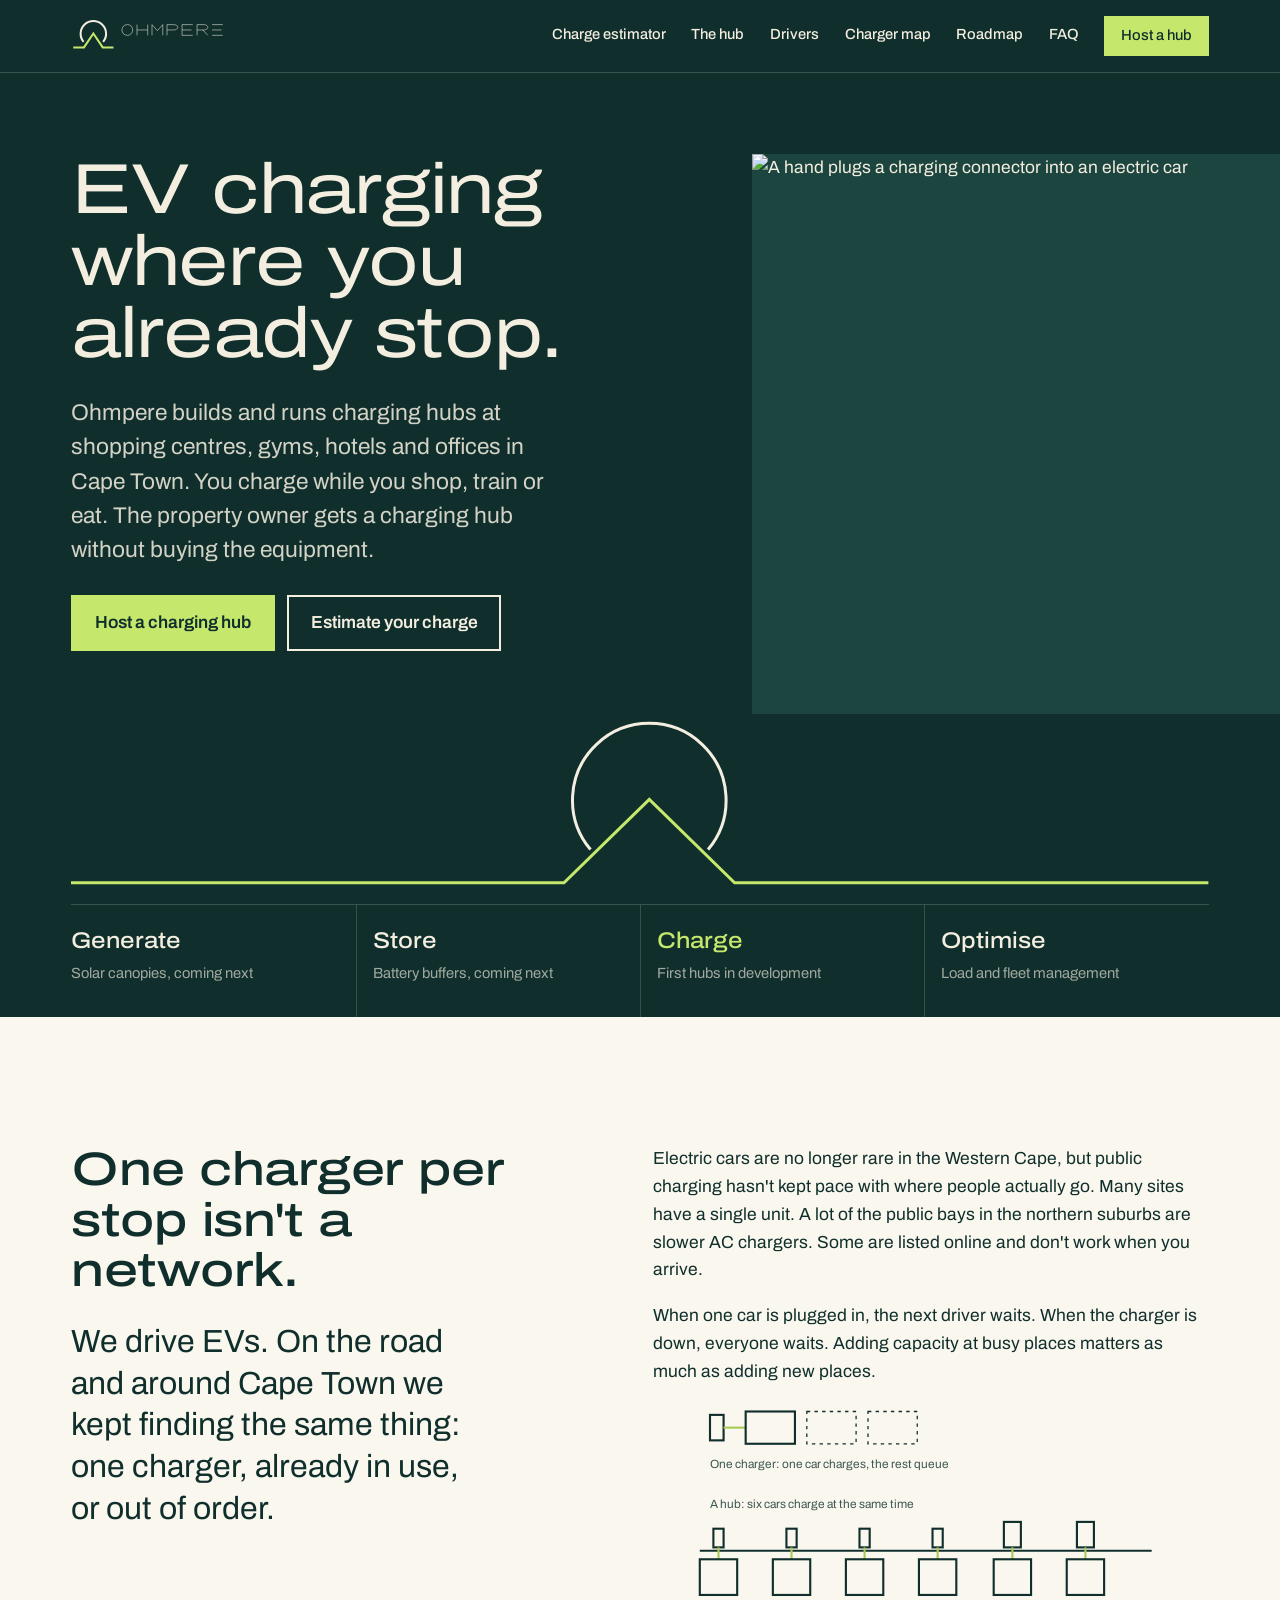
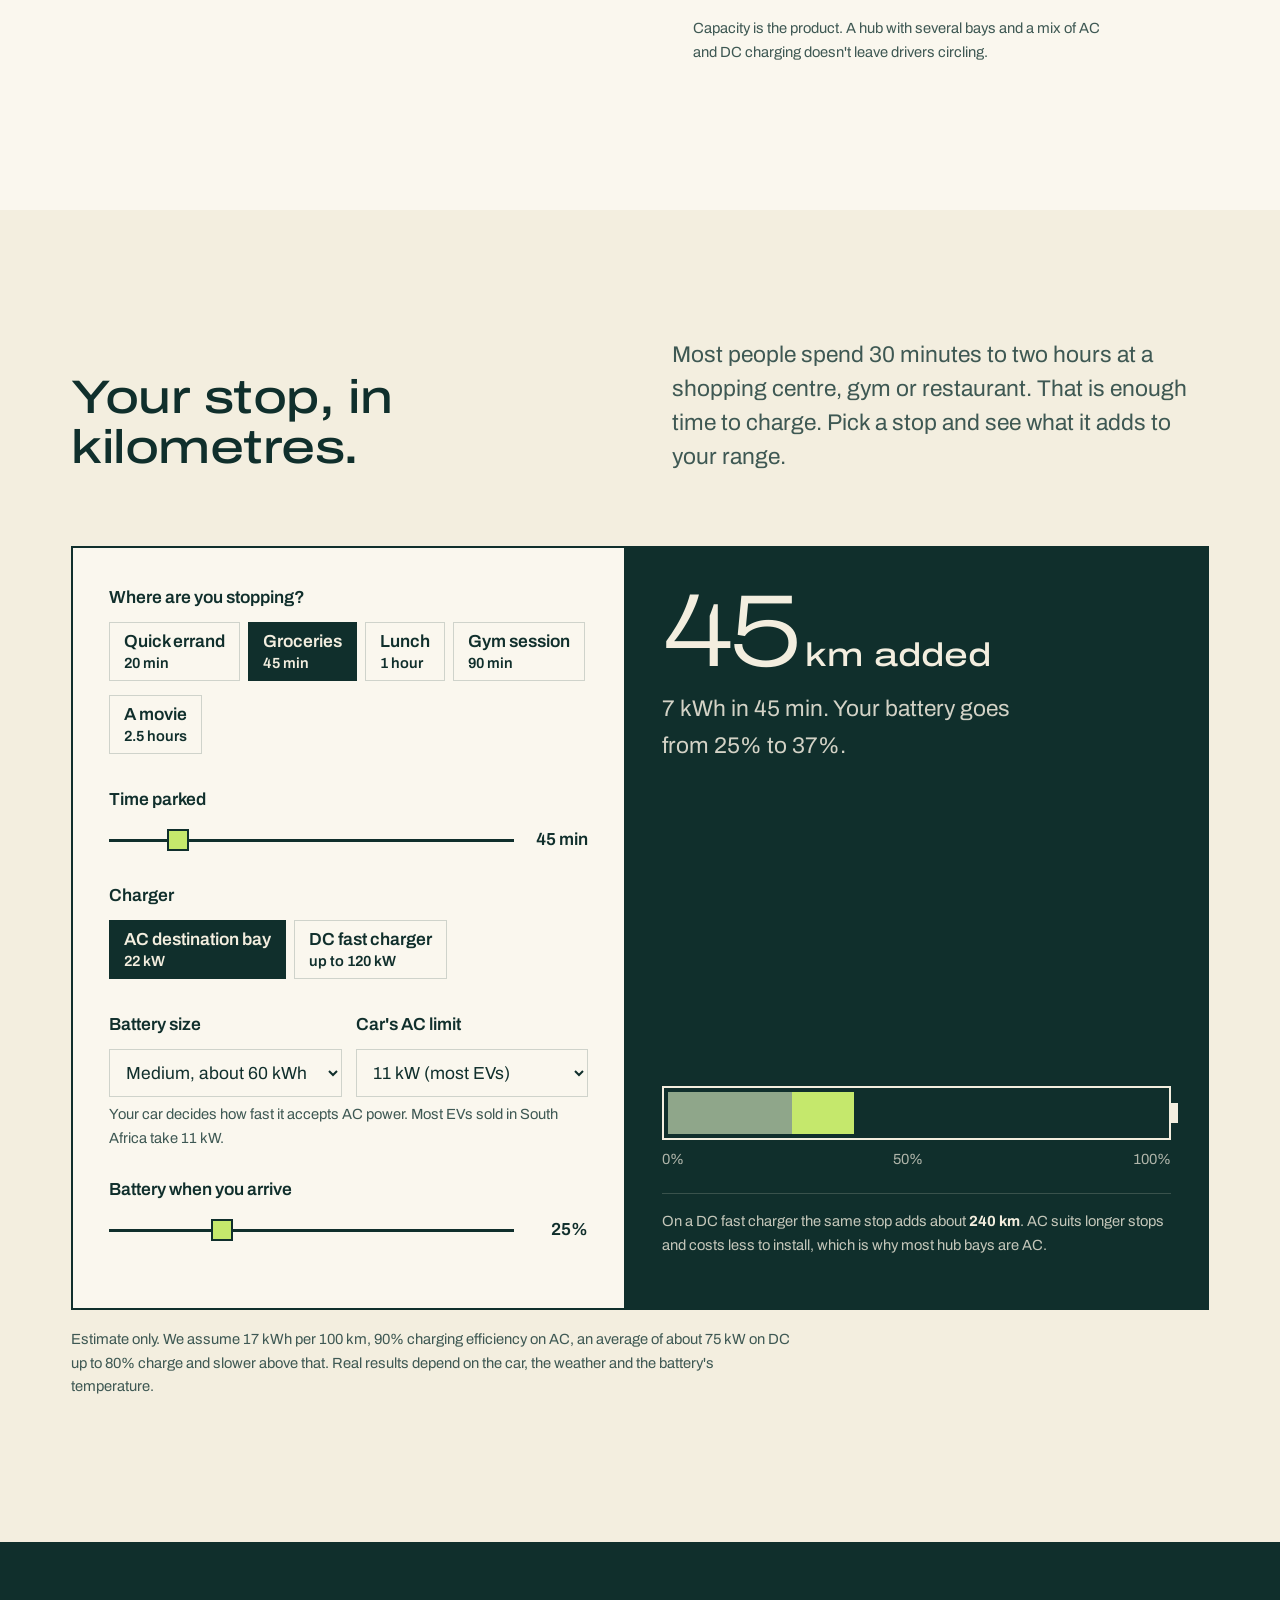
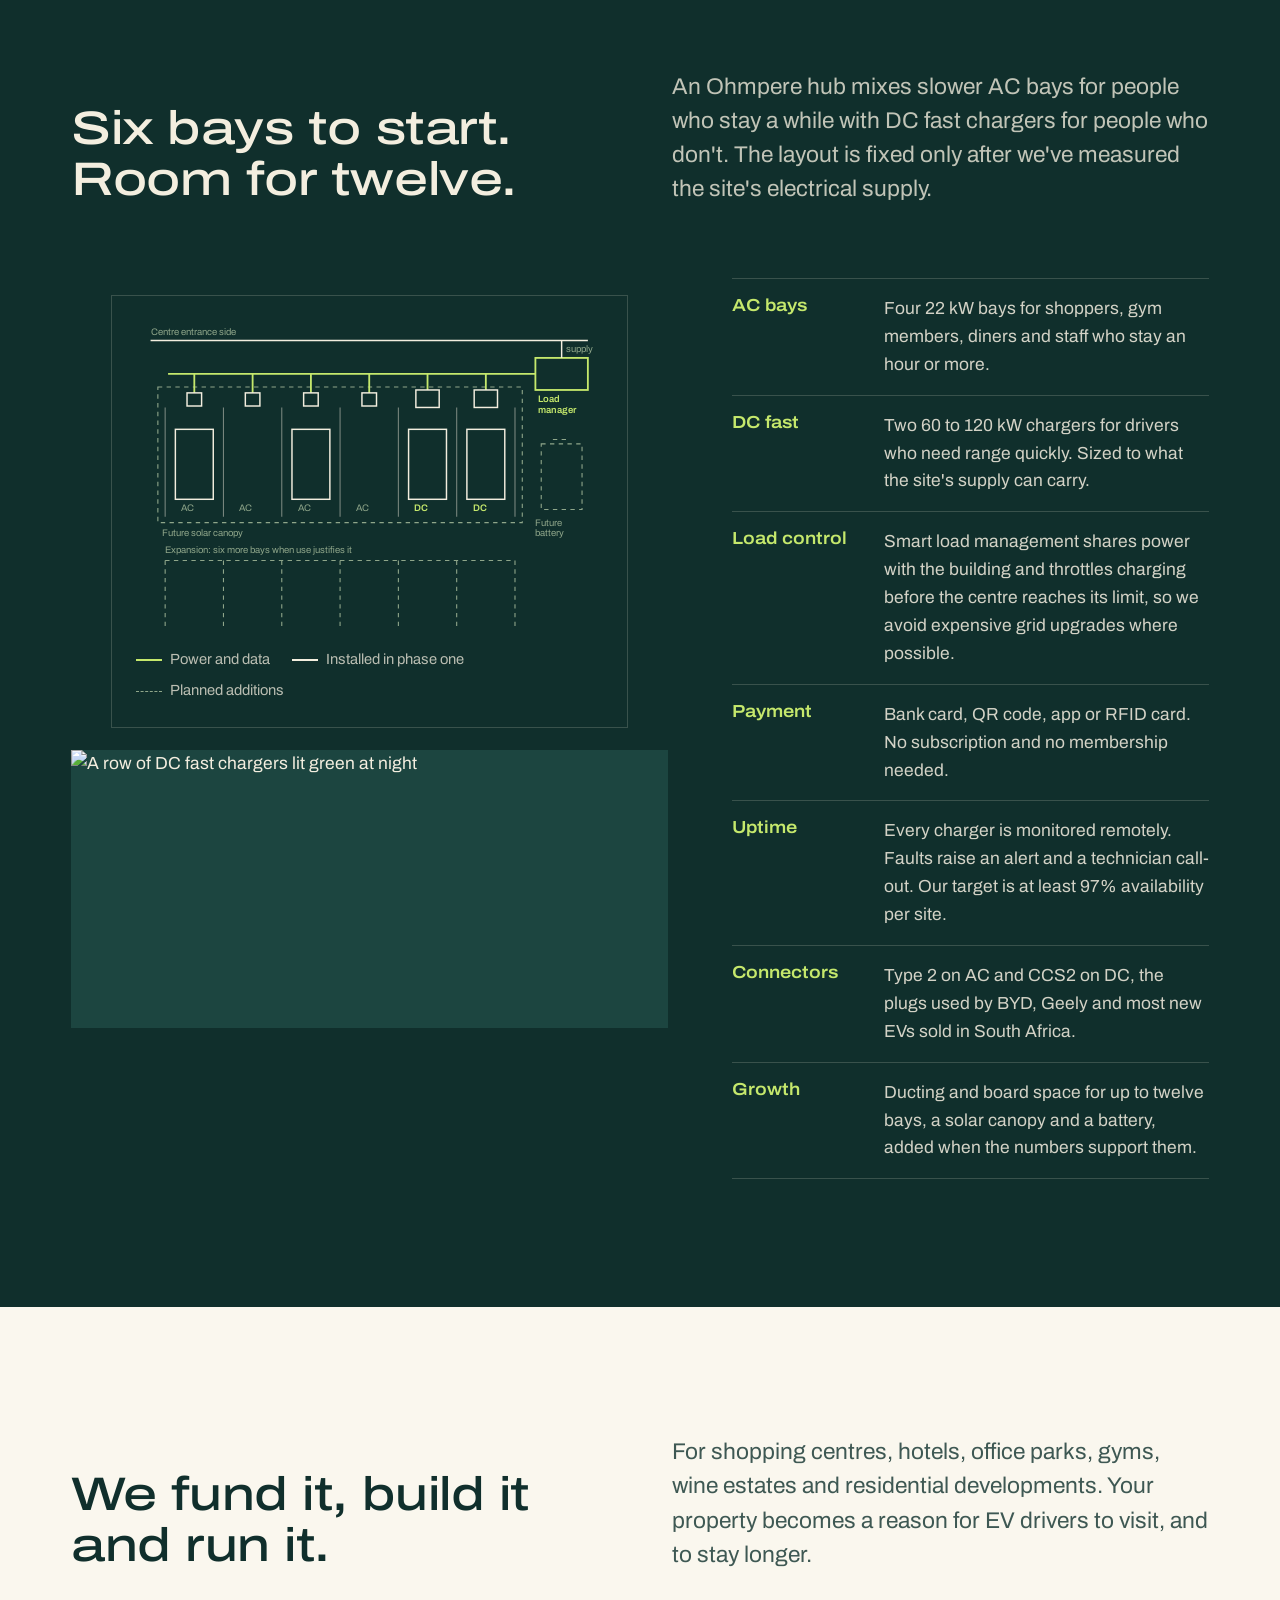
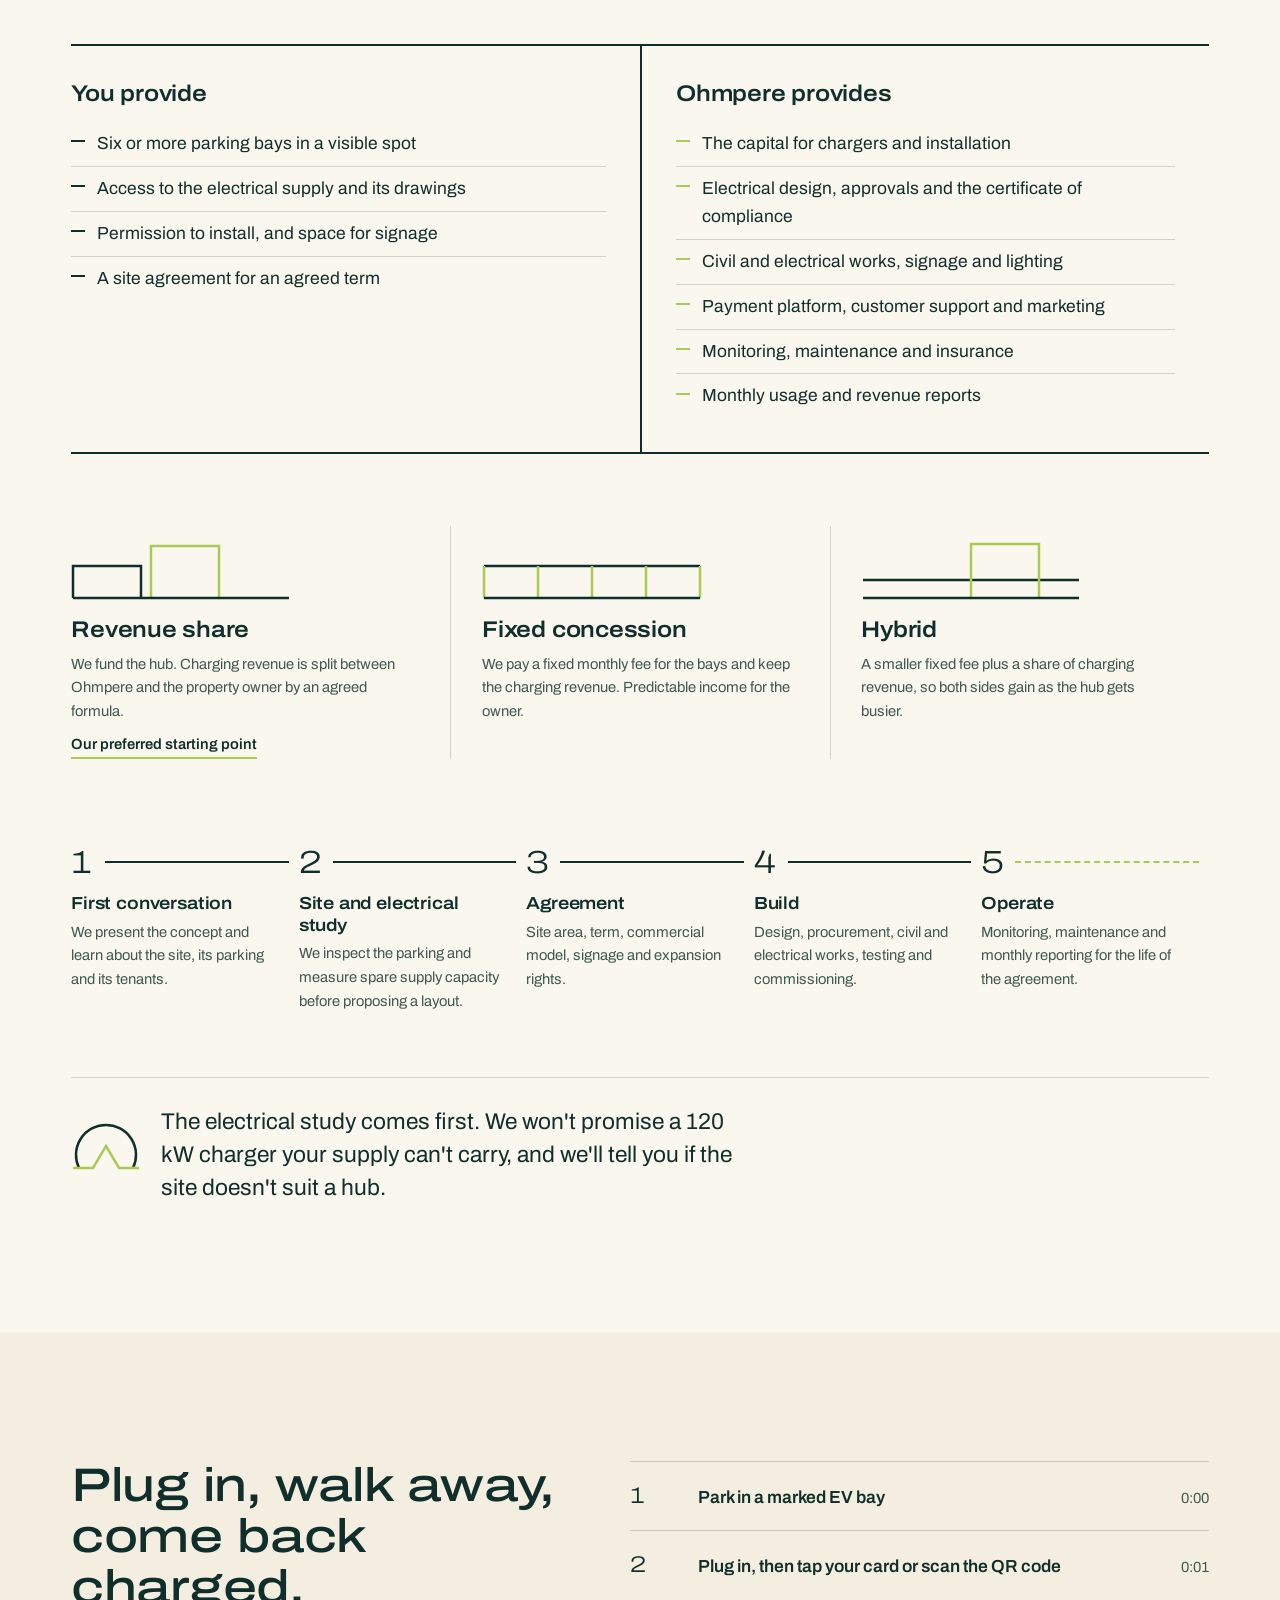
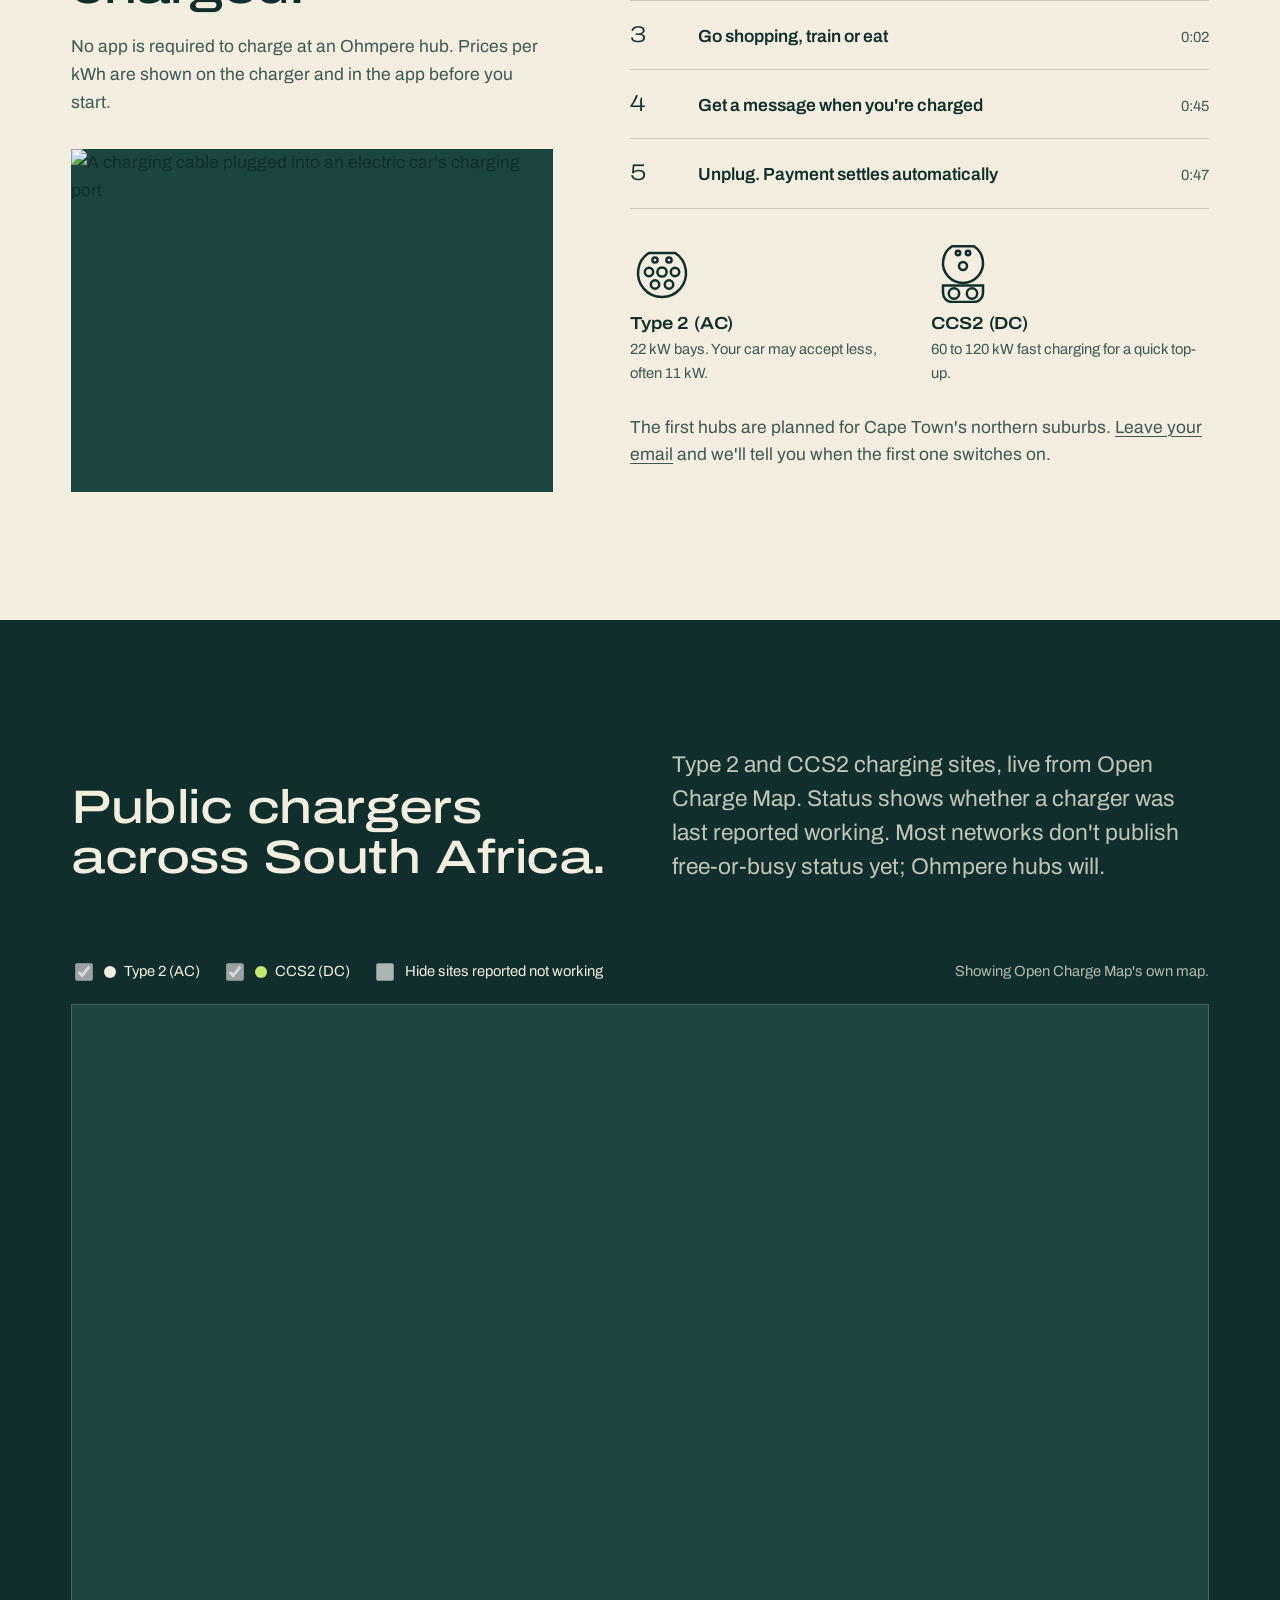
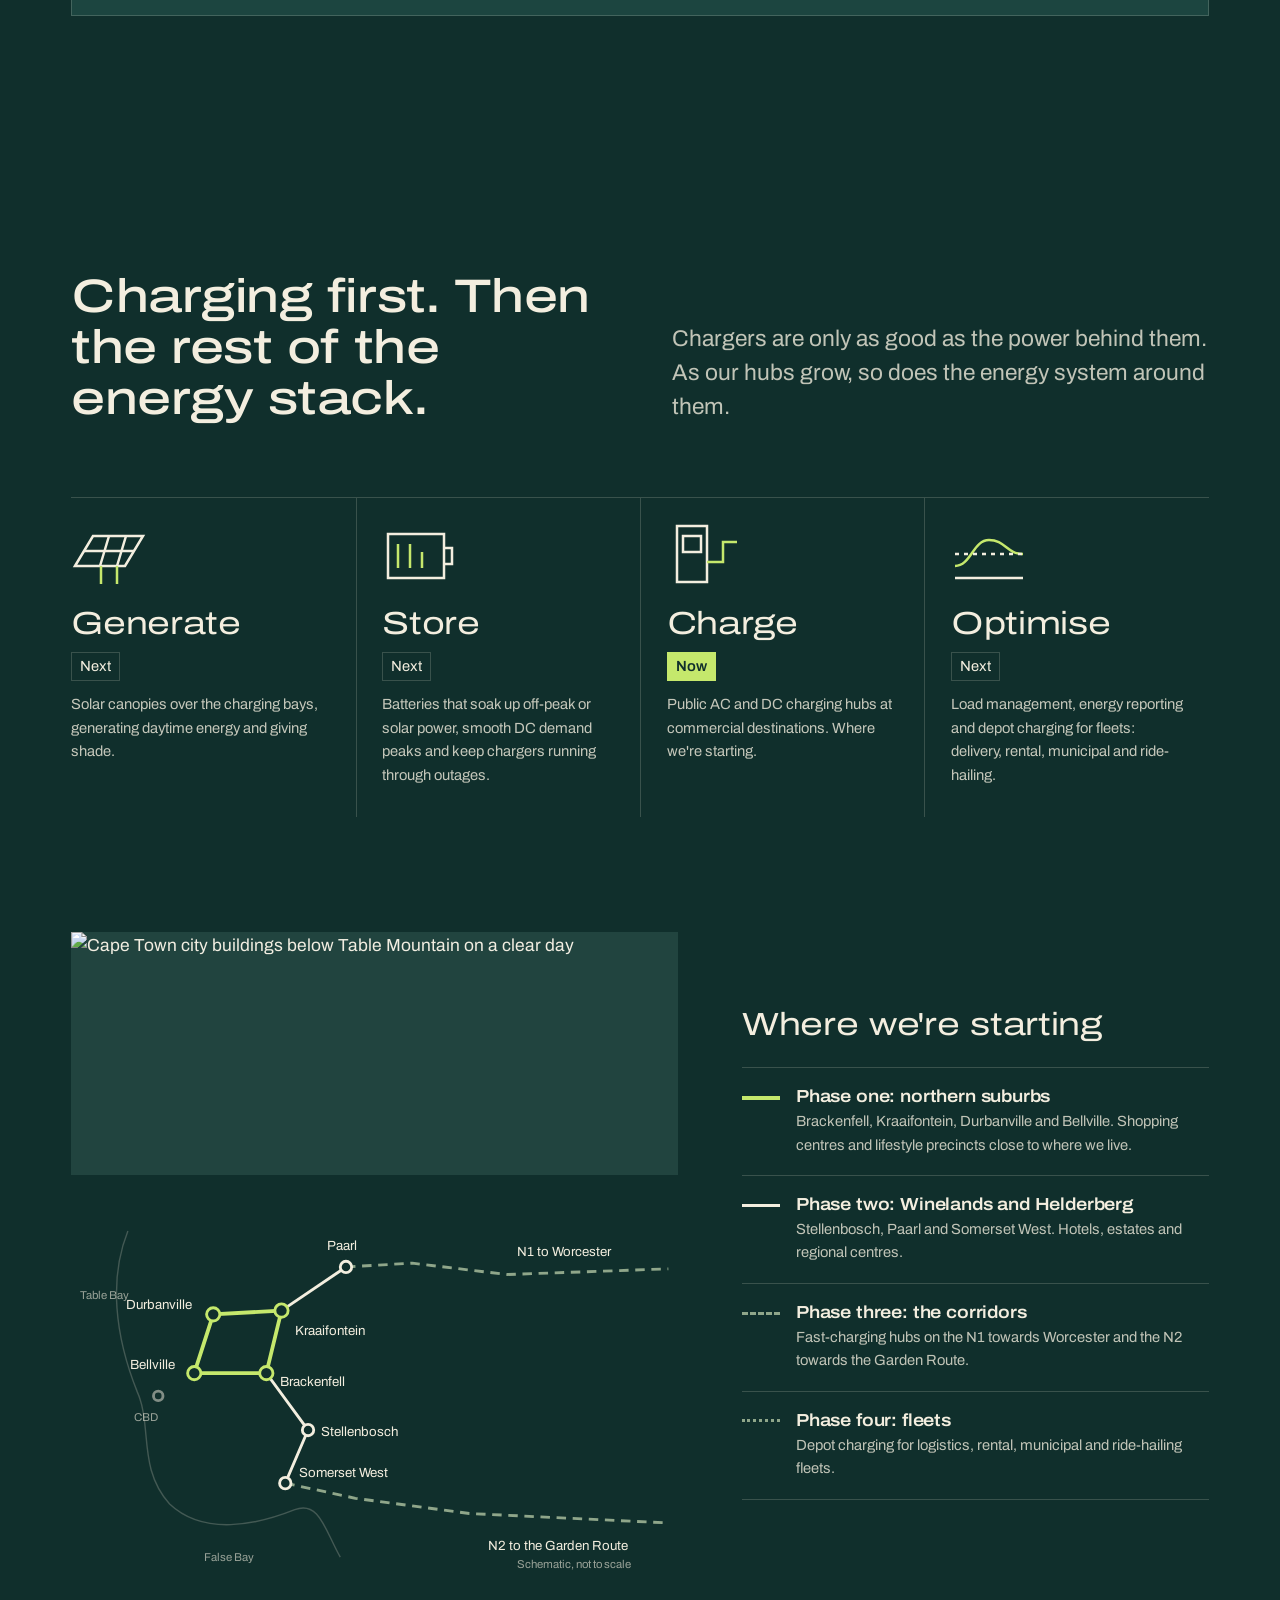
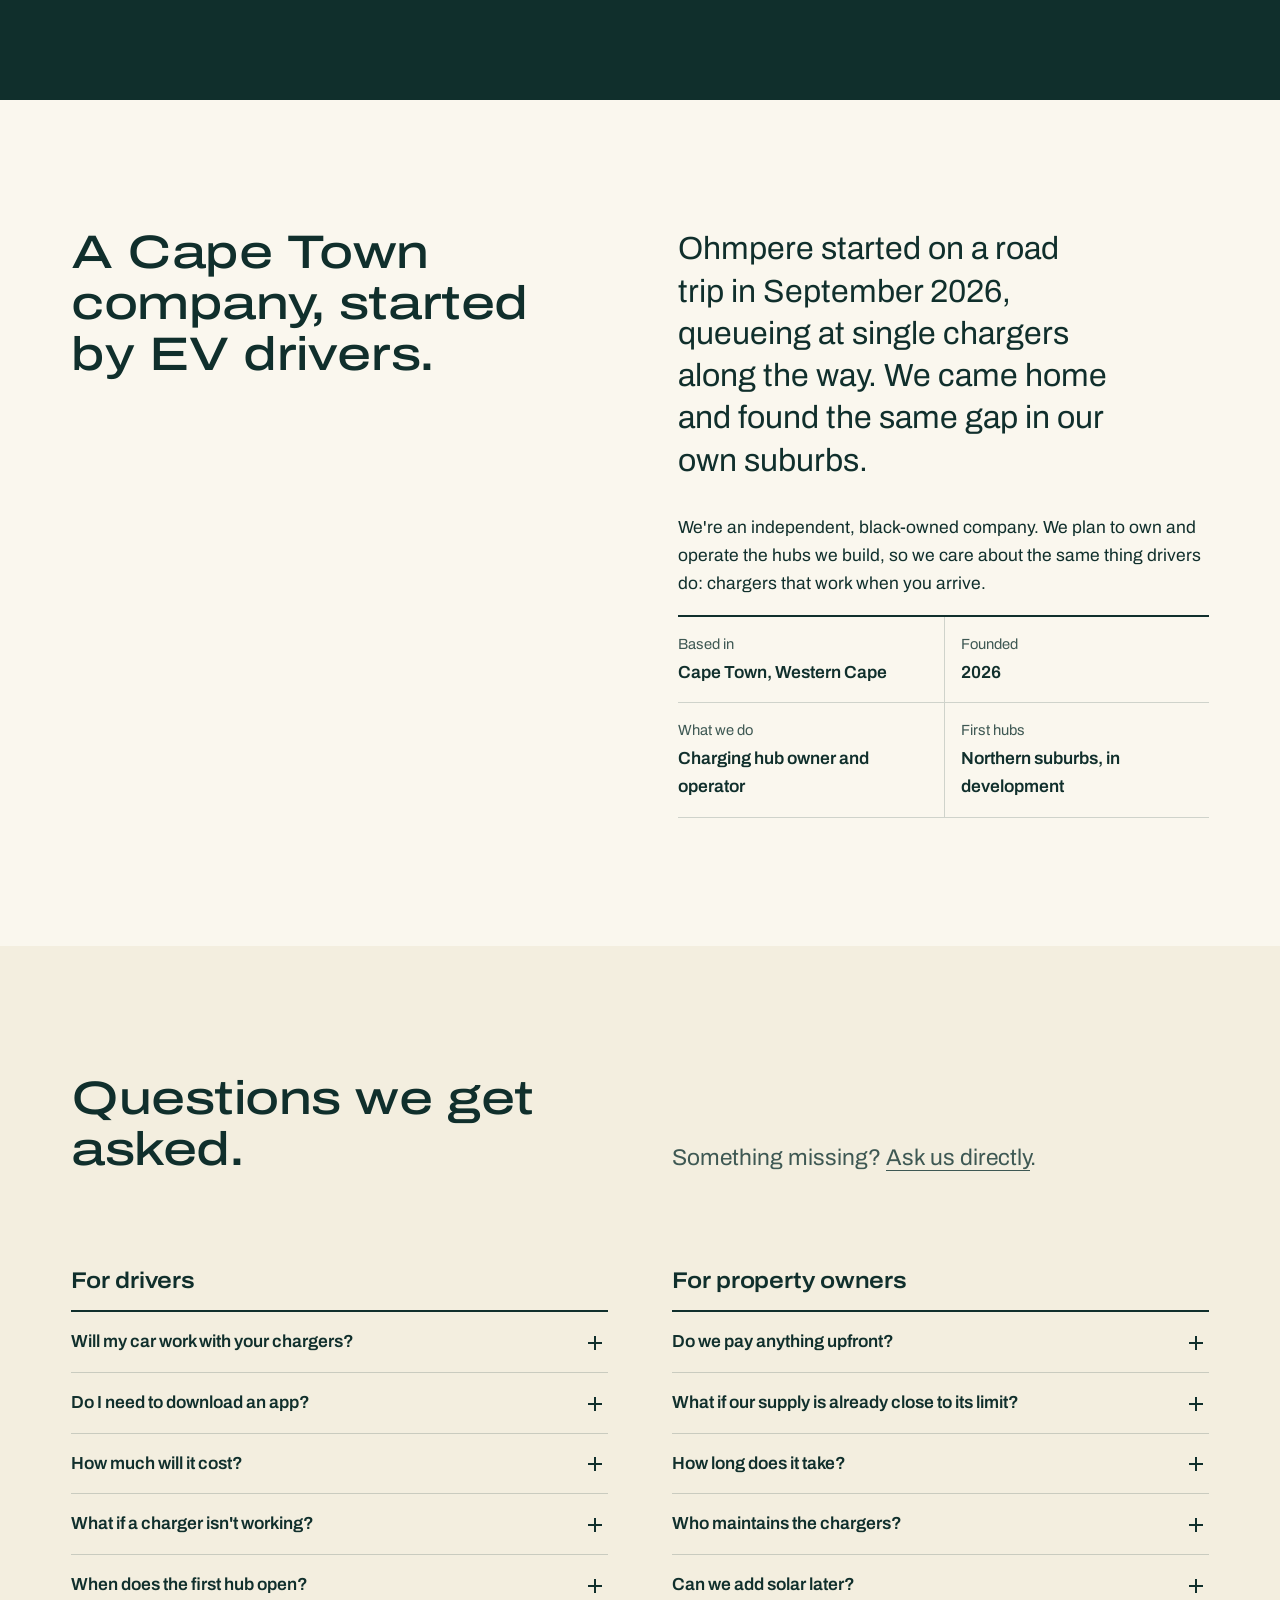
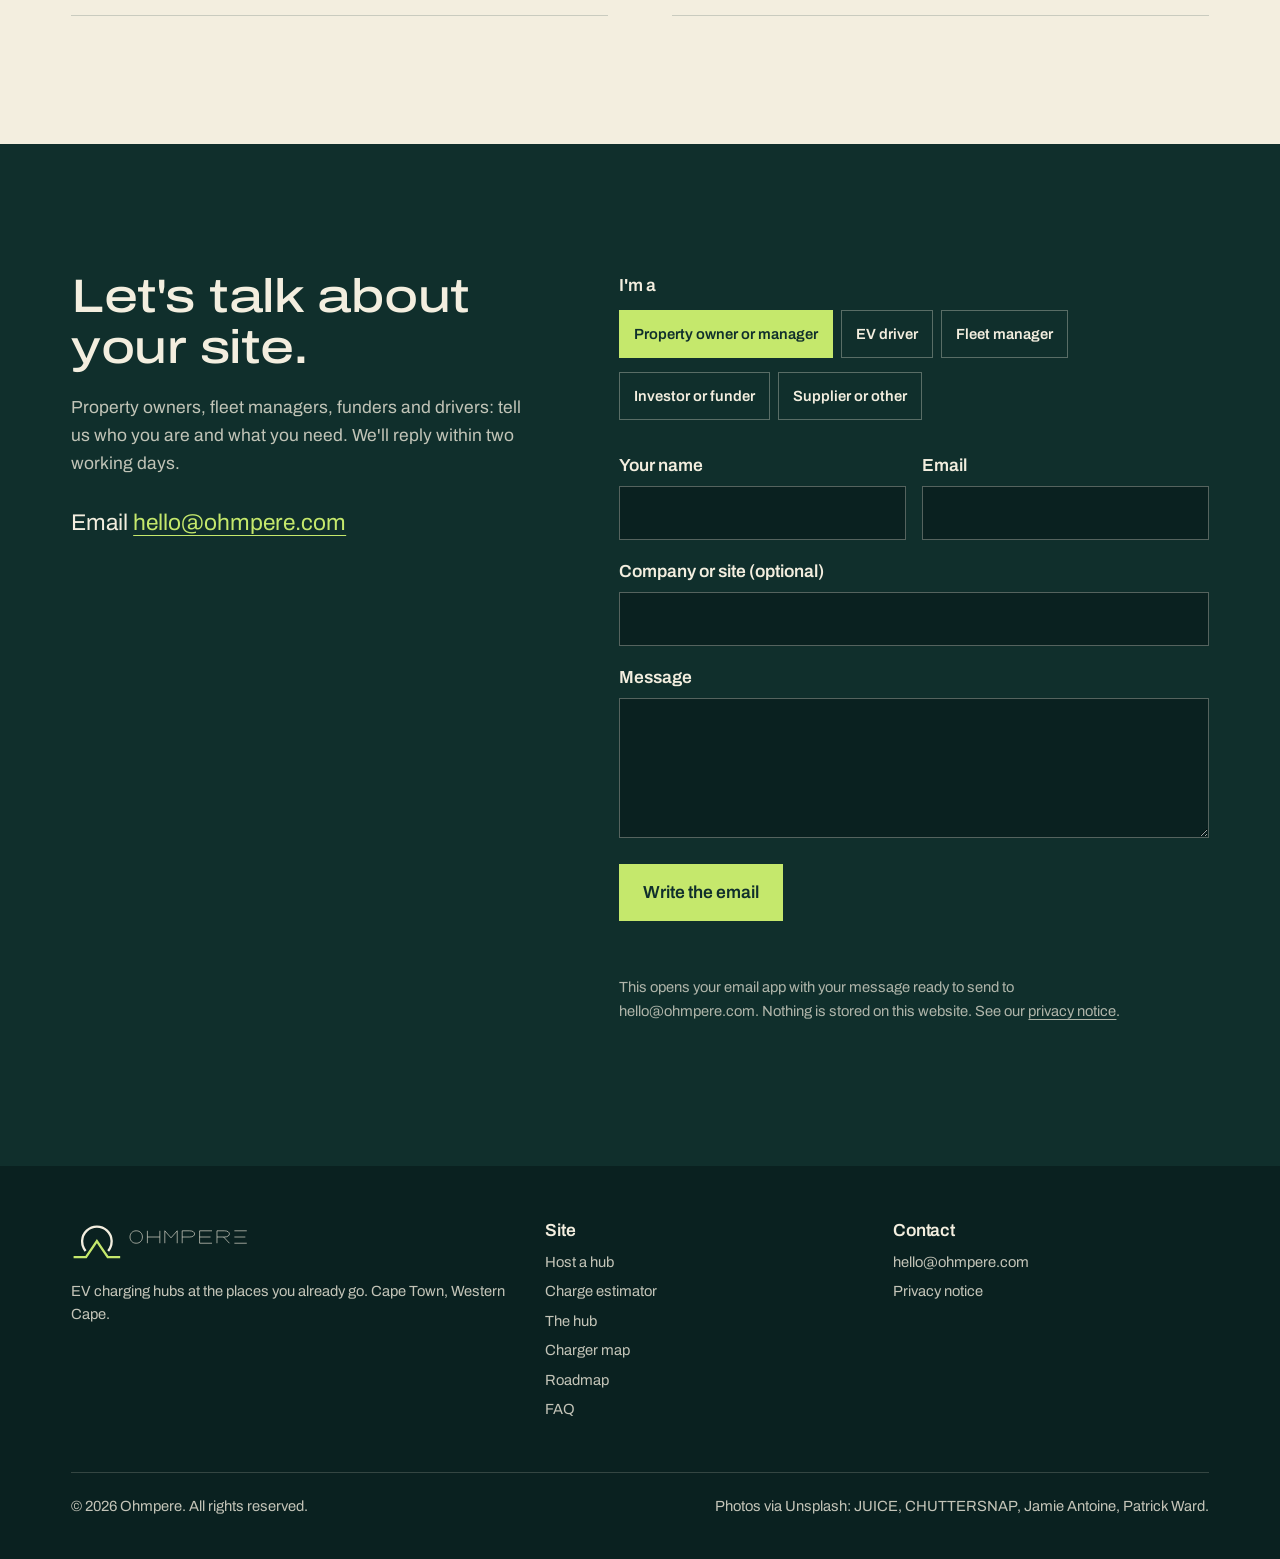
==== commit dc9b9e6c: "Hero: charging close-up Co-Authored-By: Claude Opus 5.5 <noreply@anthropic.com> Claude-Session: http" ====
--- a/index.html
+++ b/index.html
@@ -26,11 +26,10 @@
 
 <link rel="preconnect" href="https://fonts.googleapis.com">
 <link rel="preconnect" href="https://fonts.gstatic.com" crossorigin>
-<link rel="preconnect" href="https://images.pexels.com">
 <link rel="preconnect" href="https://images.unsplash.com">
 <link href="https://fonts.googleapis.com/css2?family=Archivo:wdth,wght@62..125,100..900&display=swap" rel="stylesheet">
 <link rel="stylesheet" href="https://cdnjs.cloudflare.com/ajax/libs/leaflet/1.9.4/leaflet.min.css">
-<link rel="stylesheet" href="assets/css/site.css?v=3">
+<link rel="stylesheet" href="assets/css/site.css?v=4">
 
 <script type="application/ld+json">
 {
@@ -84,12 +83,12 @@
       </div>
       <figure class="hero-photo">
         <img
-          src="https://images.pexels.com/photos/6280711/pexels-photo-6280711.jpeg?auto=compress&cs=tinysrgb&fit=crop&w=1100&h=1240"
-          srcset="https://images.pexels.com/photos/6280711/pexels-photo-6280711.jpeg?auto=compress&cs=tinysrgb&fit=crop&w=640&h=720 640w,
-                  https://images.pexels.com/photos/6280711/pexels-photo-6280711.jpeg?auto=compress&cs=tinysrgb&fit=crop&w=1100&h=1240 1100w"
+          src="https://images.unsplash.com/photo-1671782762232-217c587d7f1f?auto=format&fit=crop&w=1100&h=1240&q=72"
+          srcset="https://images.unsplash.com/photo-1671782762232-217c587d7f1f?auto=format&fit=crop&w=640&h=720&q=70 640w,
+                  https://images.unsplash.com/photo-1671782762232-217c587d7f1f?auto=format&fit=crop&w=1100&h=1240&q=72 1100w"
           sizes="(max-width: 860px) 100vw, 42vw"
           width="1100" height="1240"
-          alt="A smiling driver checks her phone while leaning on her car"
+          alt="A hand plugs a charging connector into an electric car"
           fetchpriority="high">
       </figure>
     </div>
@@ -637,7 +636,7 @@
     </div>
     <div class="legal">
       <span>&copy; <span id="year">2026</span> Ohmpere. All rights reserved.</span>
-      <span>Photos: Uriel Mont on Pexels; CHUTTERSNAP, Jamie Antoine and Patrick Ward on Unsplash.</span>
+      <span>Photos via Unsplash: JUICE, CHUTTERSNAP, Jamie Antoine, Patrick Ward.</span>
     </div>
   </div>
 </footer>
--- a/assets/css/site.css
+++ b/assets/css/site.css
@@ -146,7 +146,7 @@
 
 /* hero photo bleeds off the right edge on wide screens */
 .hero-photo { margin: 0; position: relative; align-self: stretch; min-height: 340px; }
-.hero-photo img { width: 100%; height: 100%; object-fit: cover; object-position: 45% 22%; background: var(--teal-mid); }
+.hero-photo img { width: 100%; height: 100%; object-fit: cover; object-position: 50% 50%; background: var(--teal-mid); }
 @media (min-width: 861px) {
   .hero-photo { margin-right: calc(-1 * (var(--gutter) + max(0px, (100vw - var(--max)) / 2))); margin-bottom: calc(-1 * clamp(40px, 7vh, 80px)); }
   .hero-photo img { position: absolute; inset: 0; }
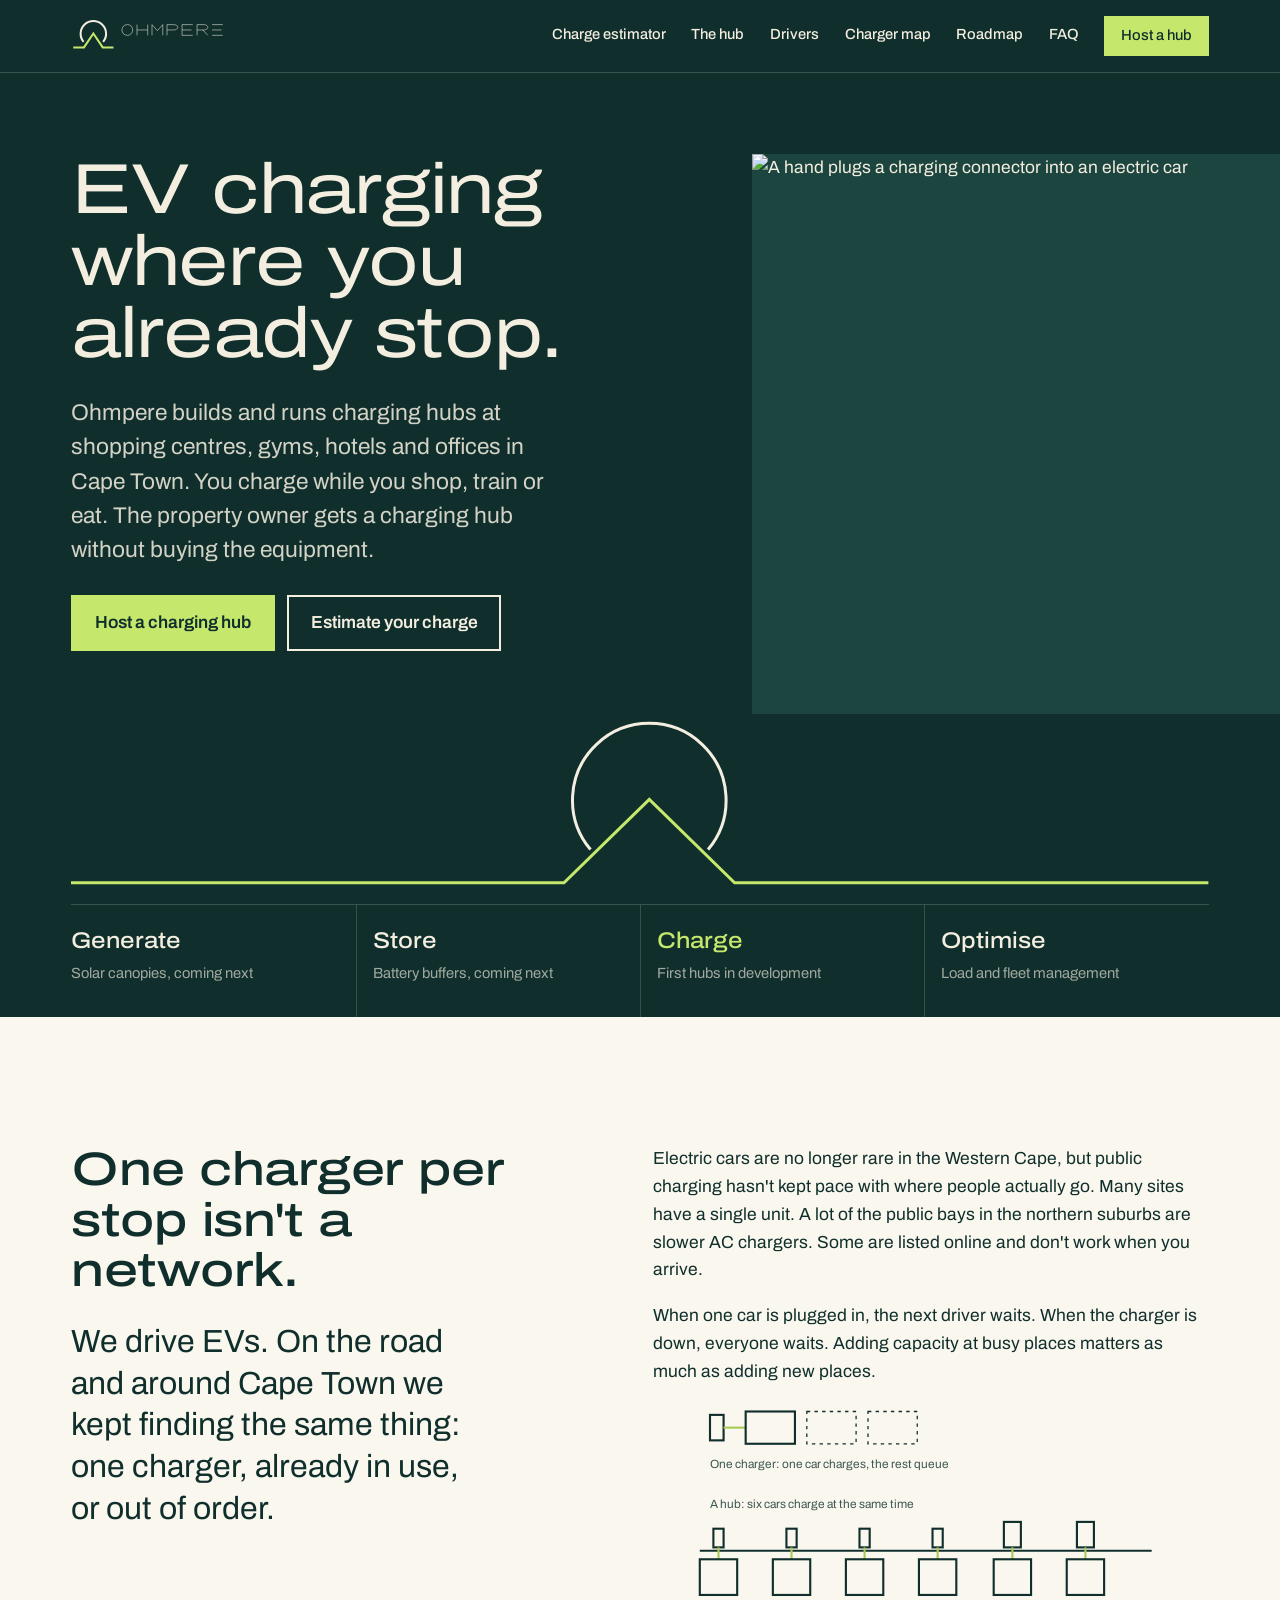
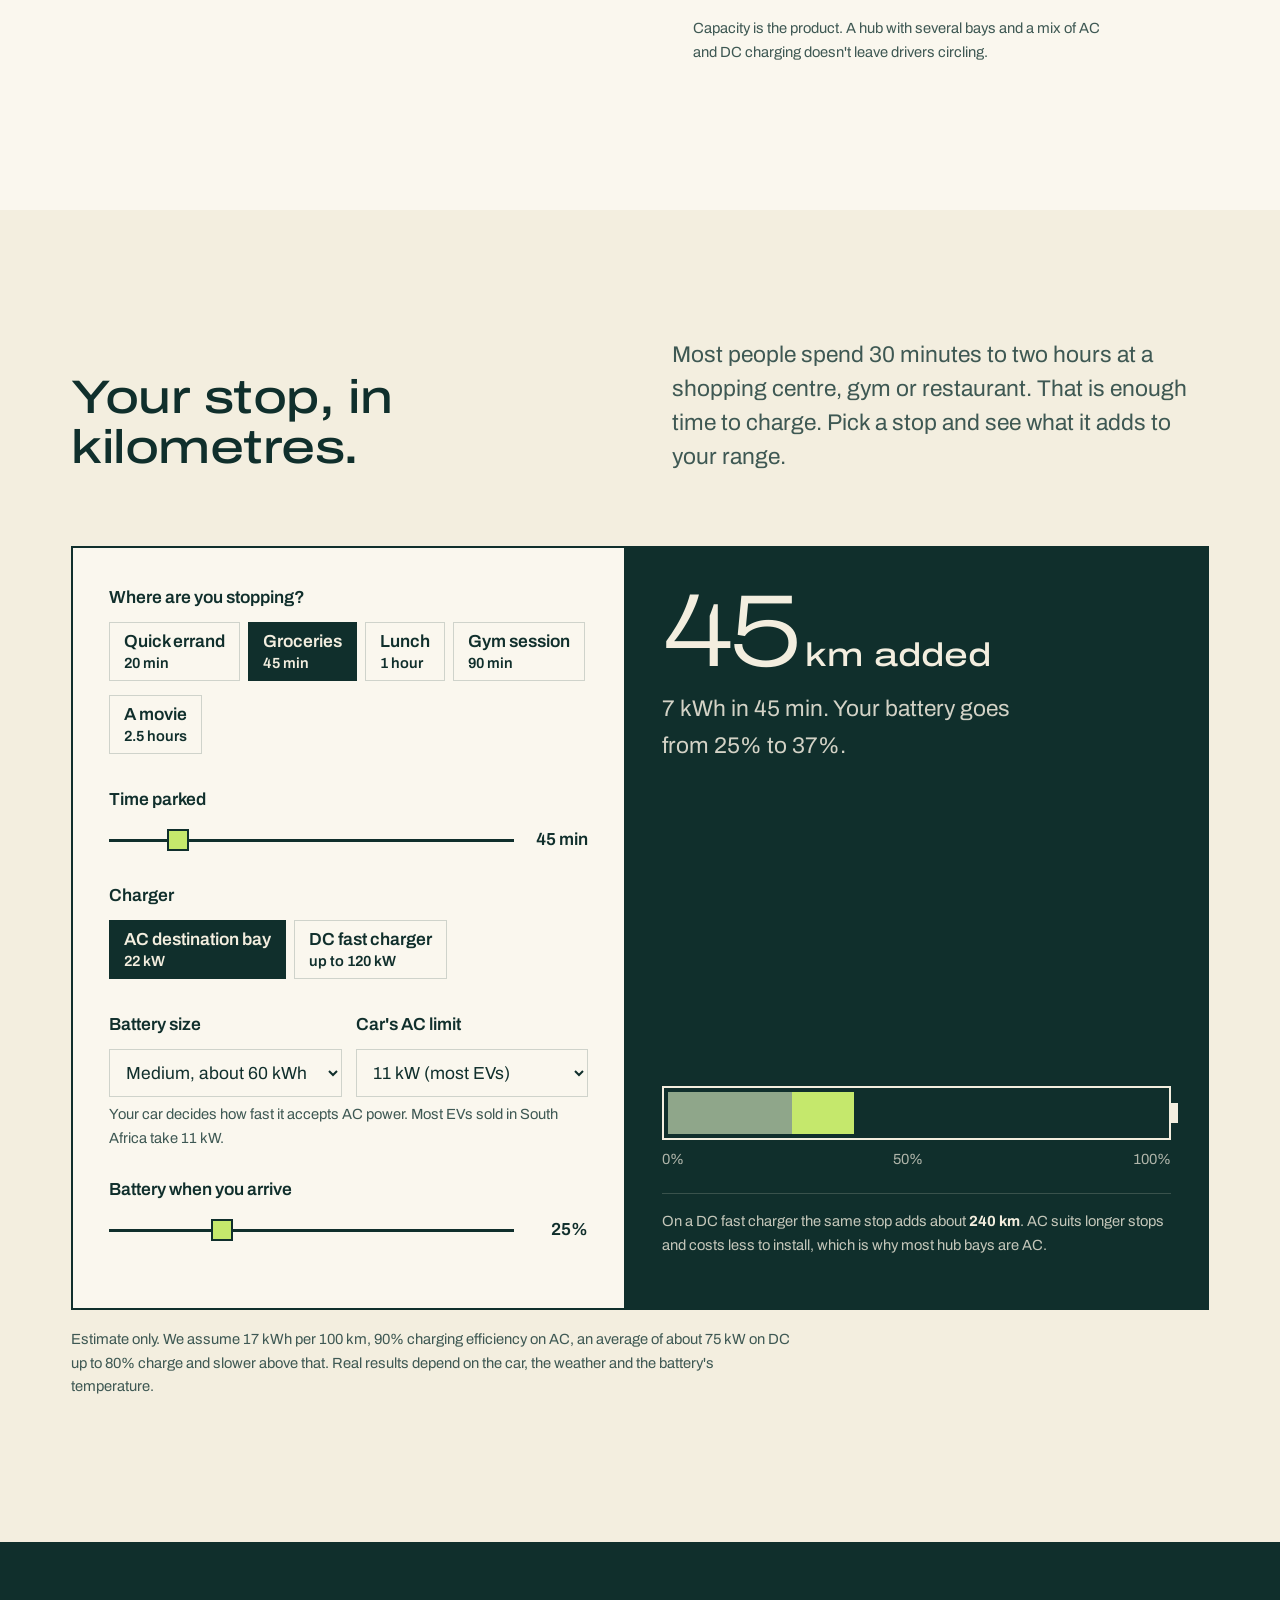
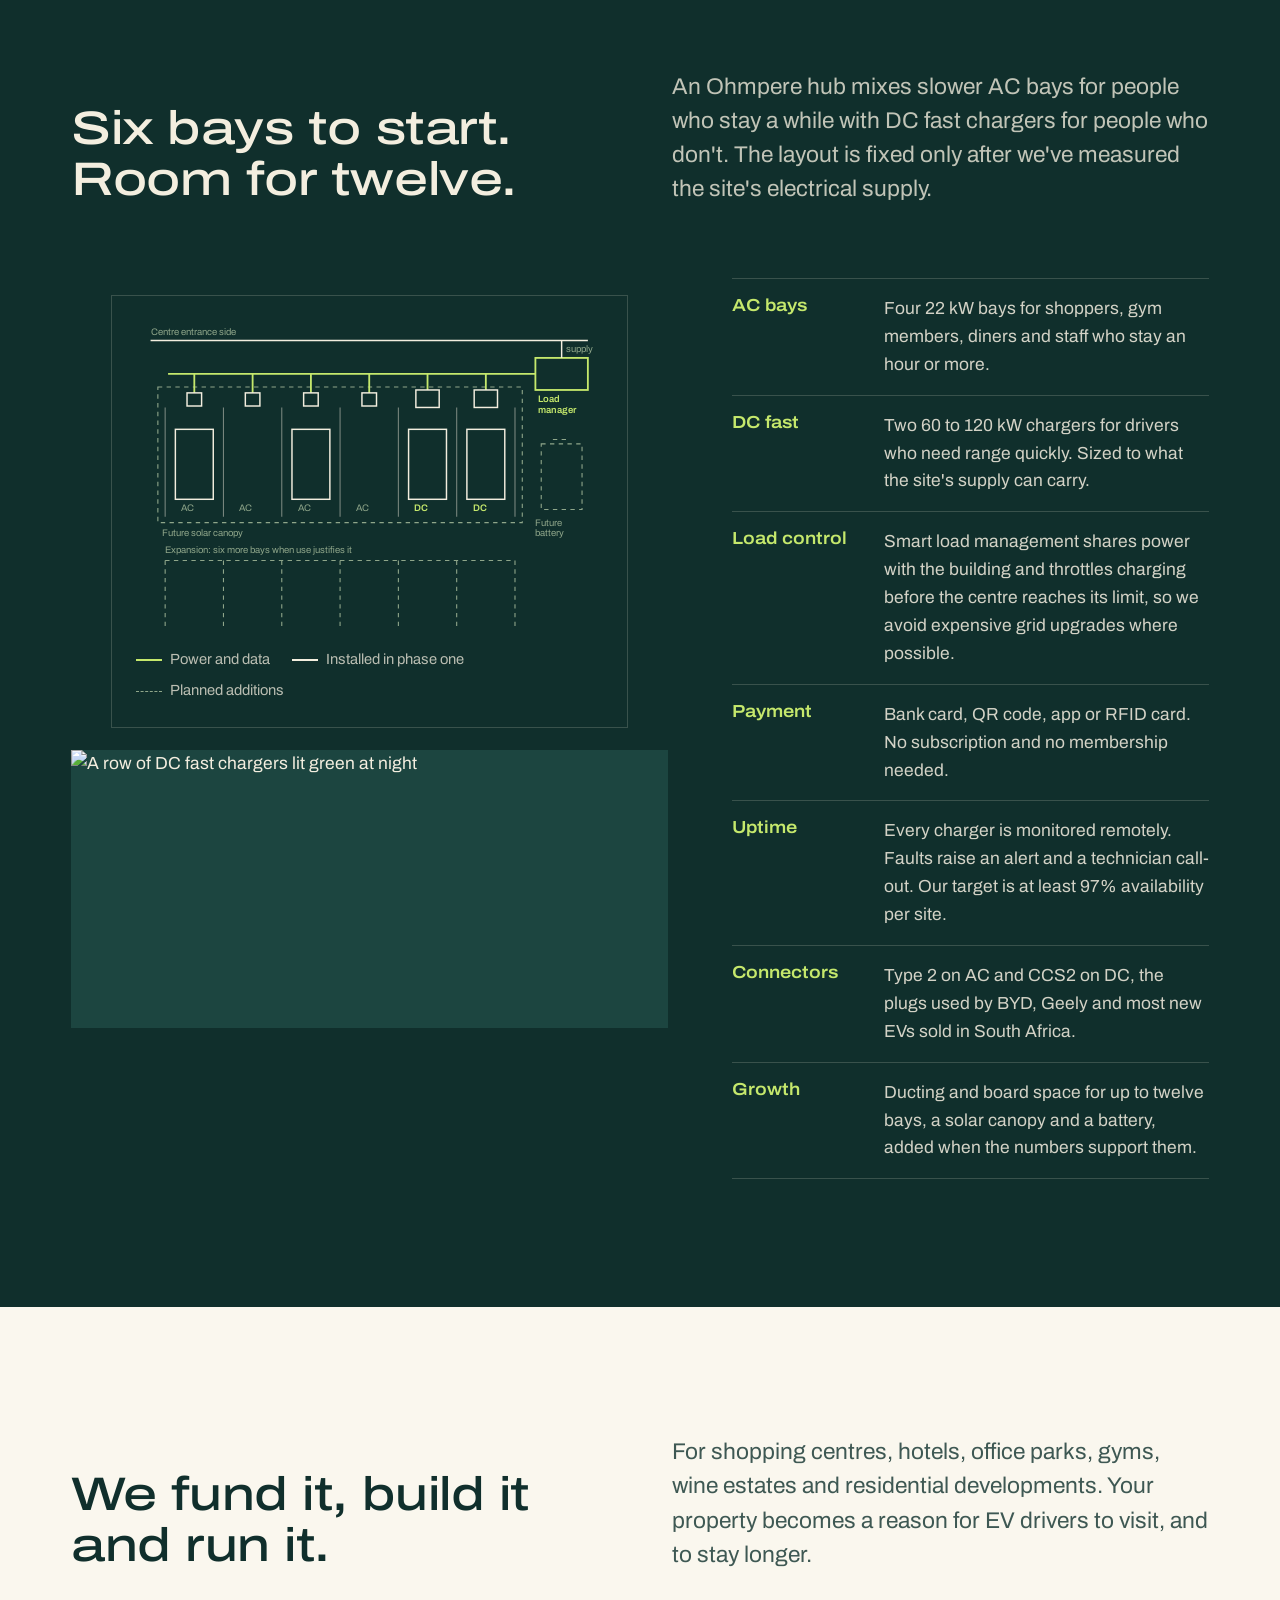
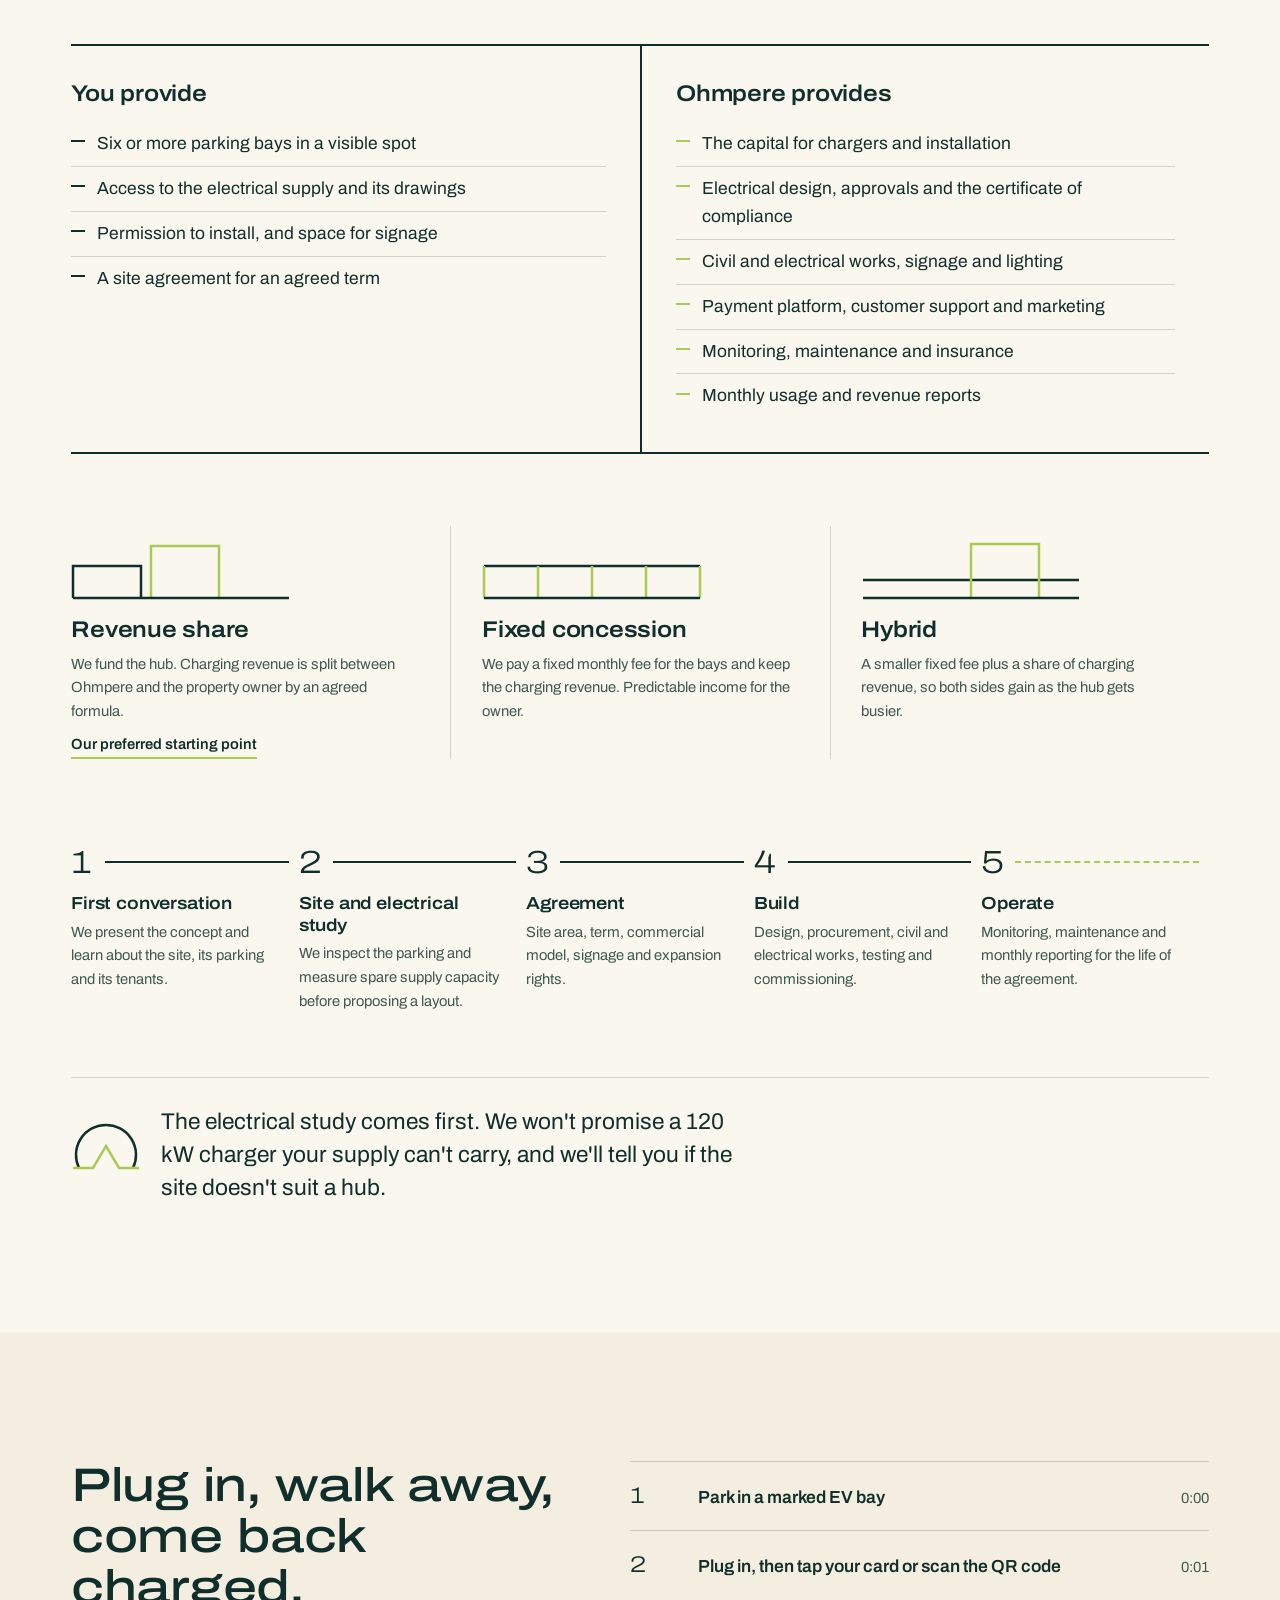
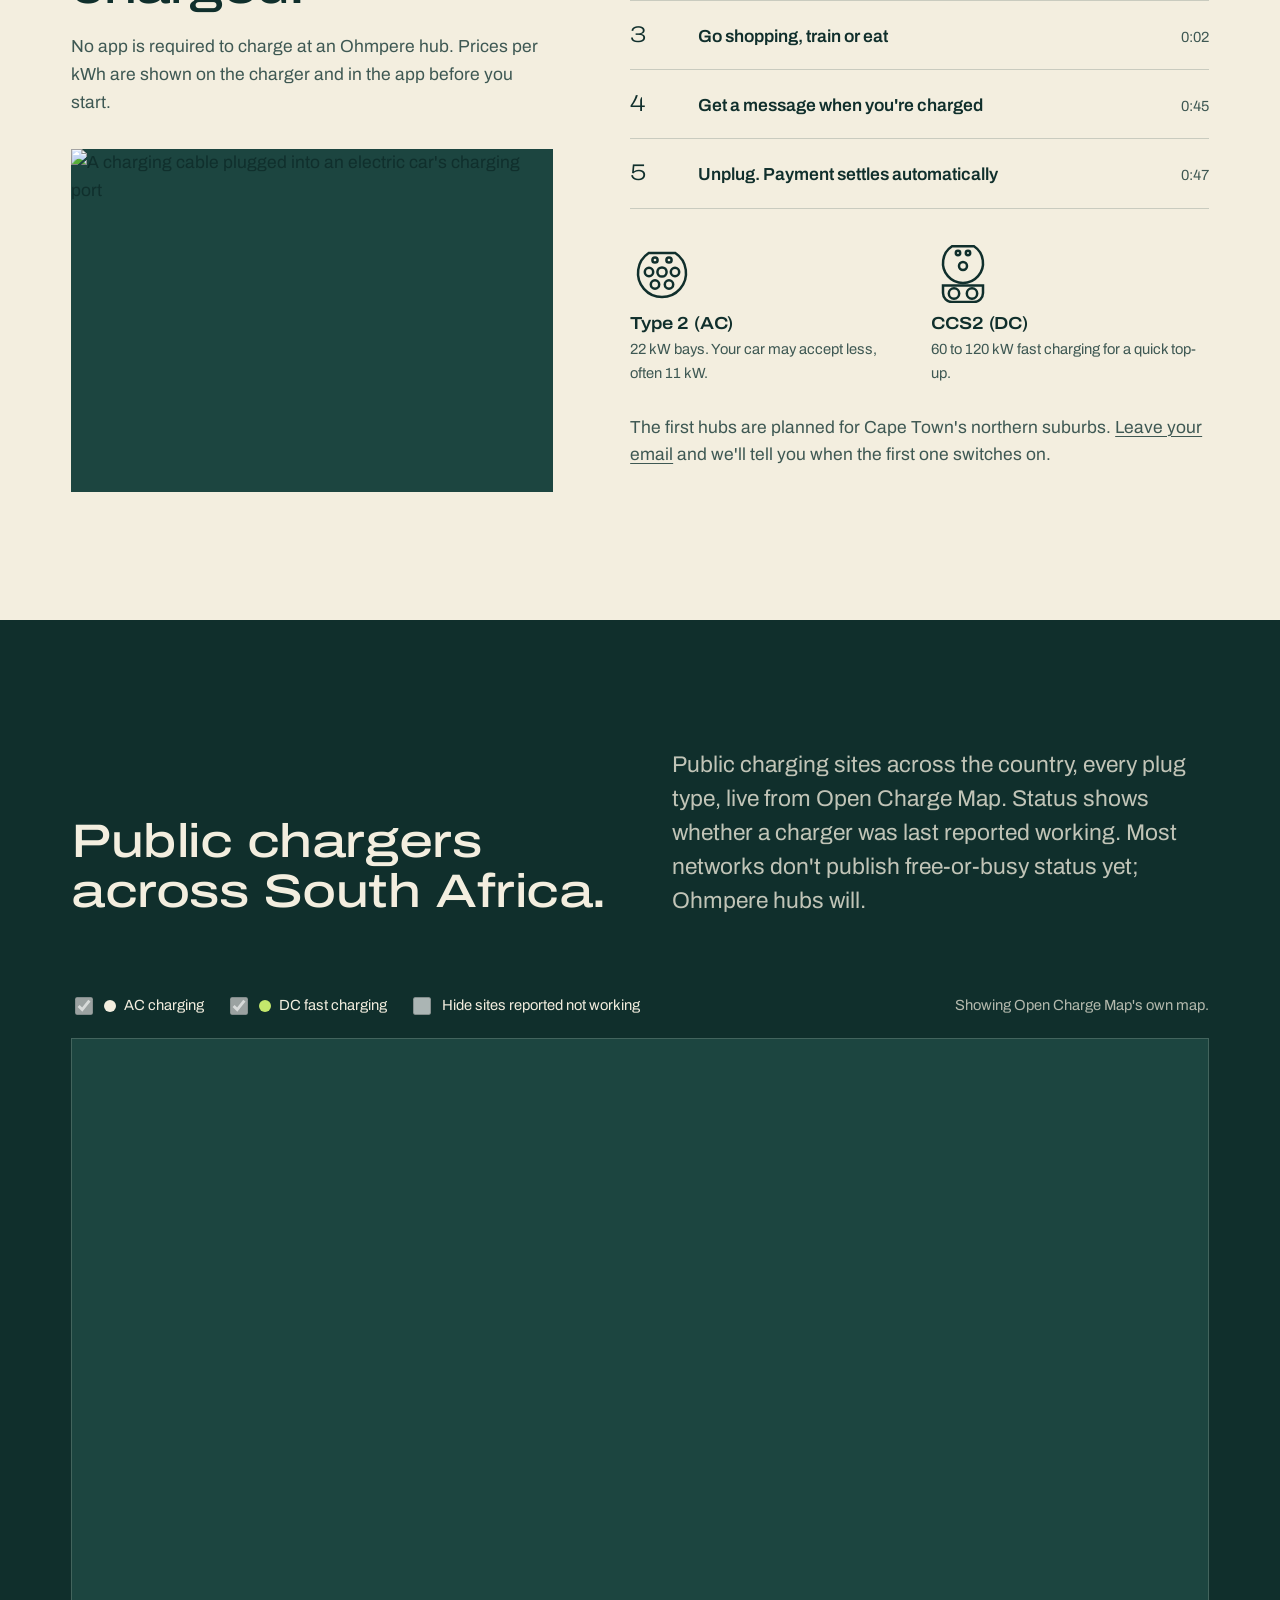
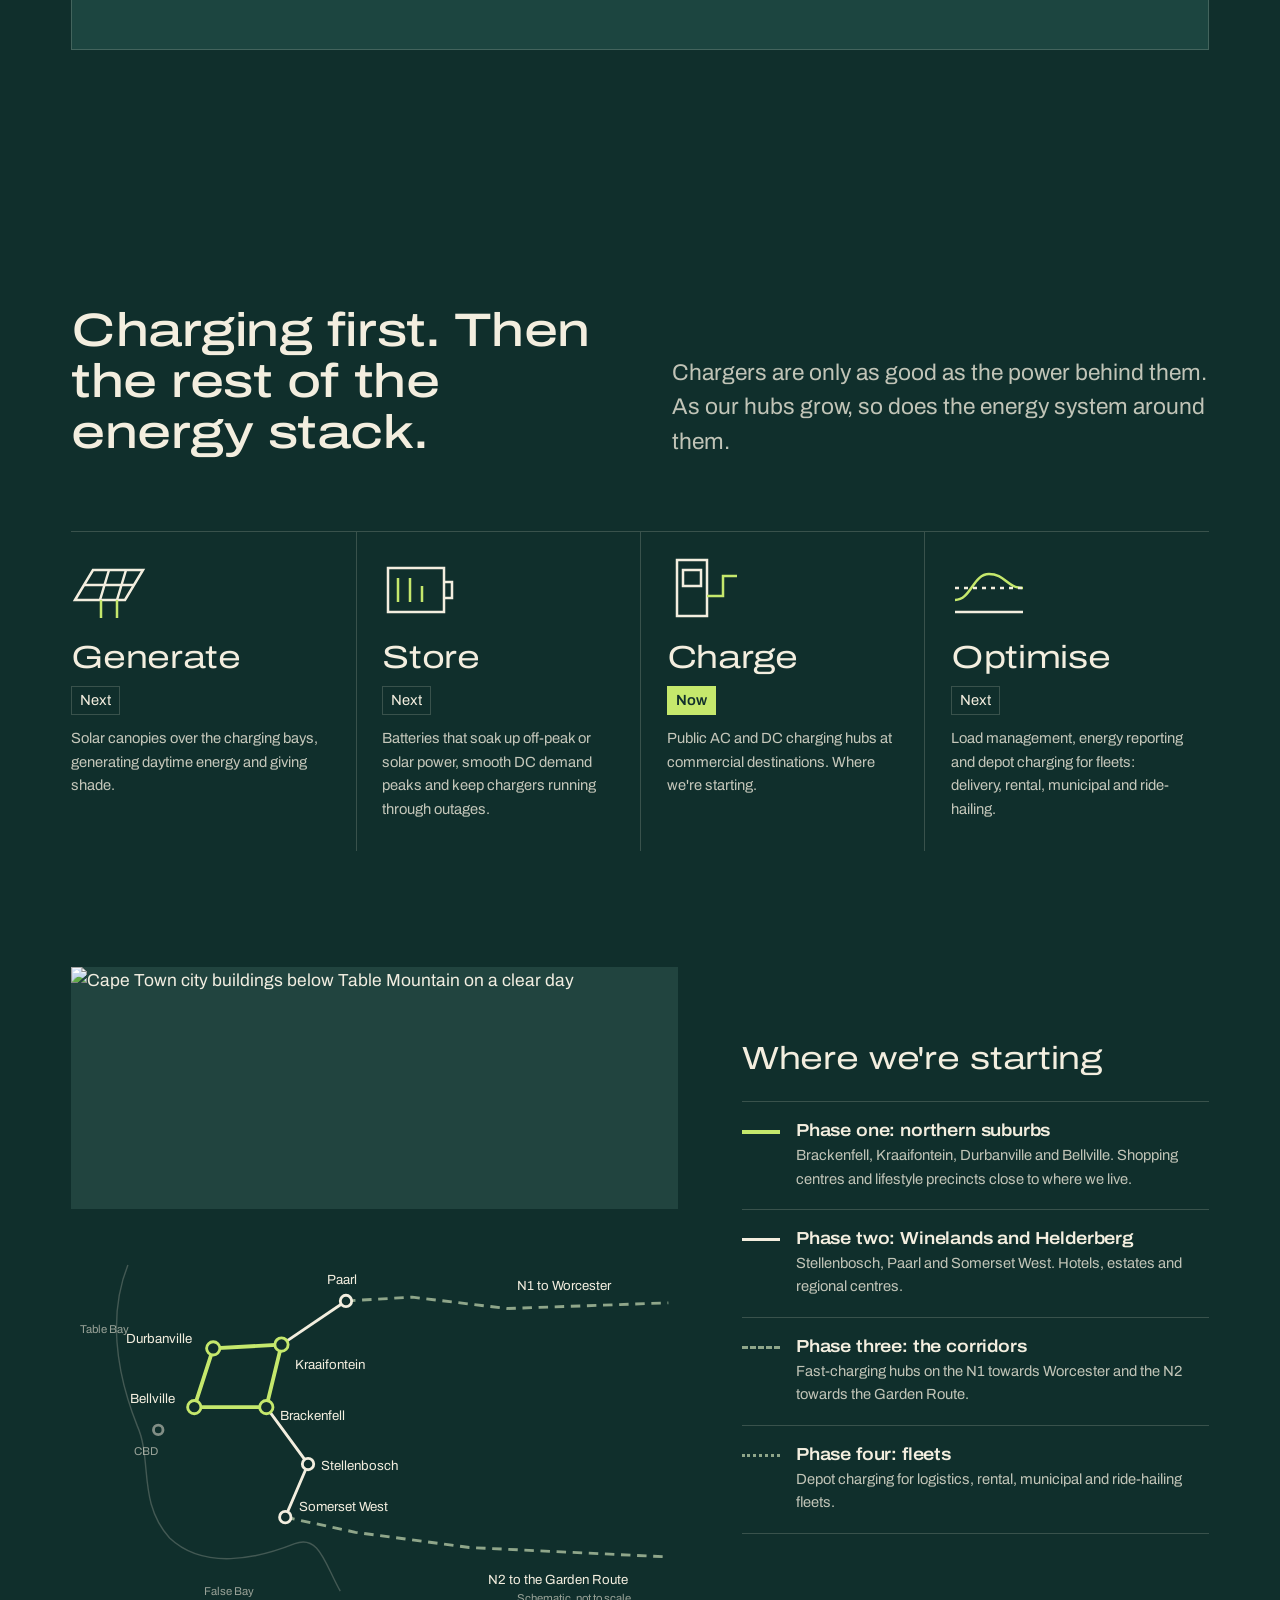
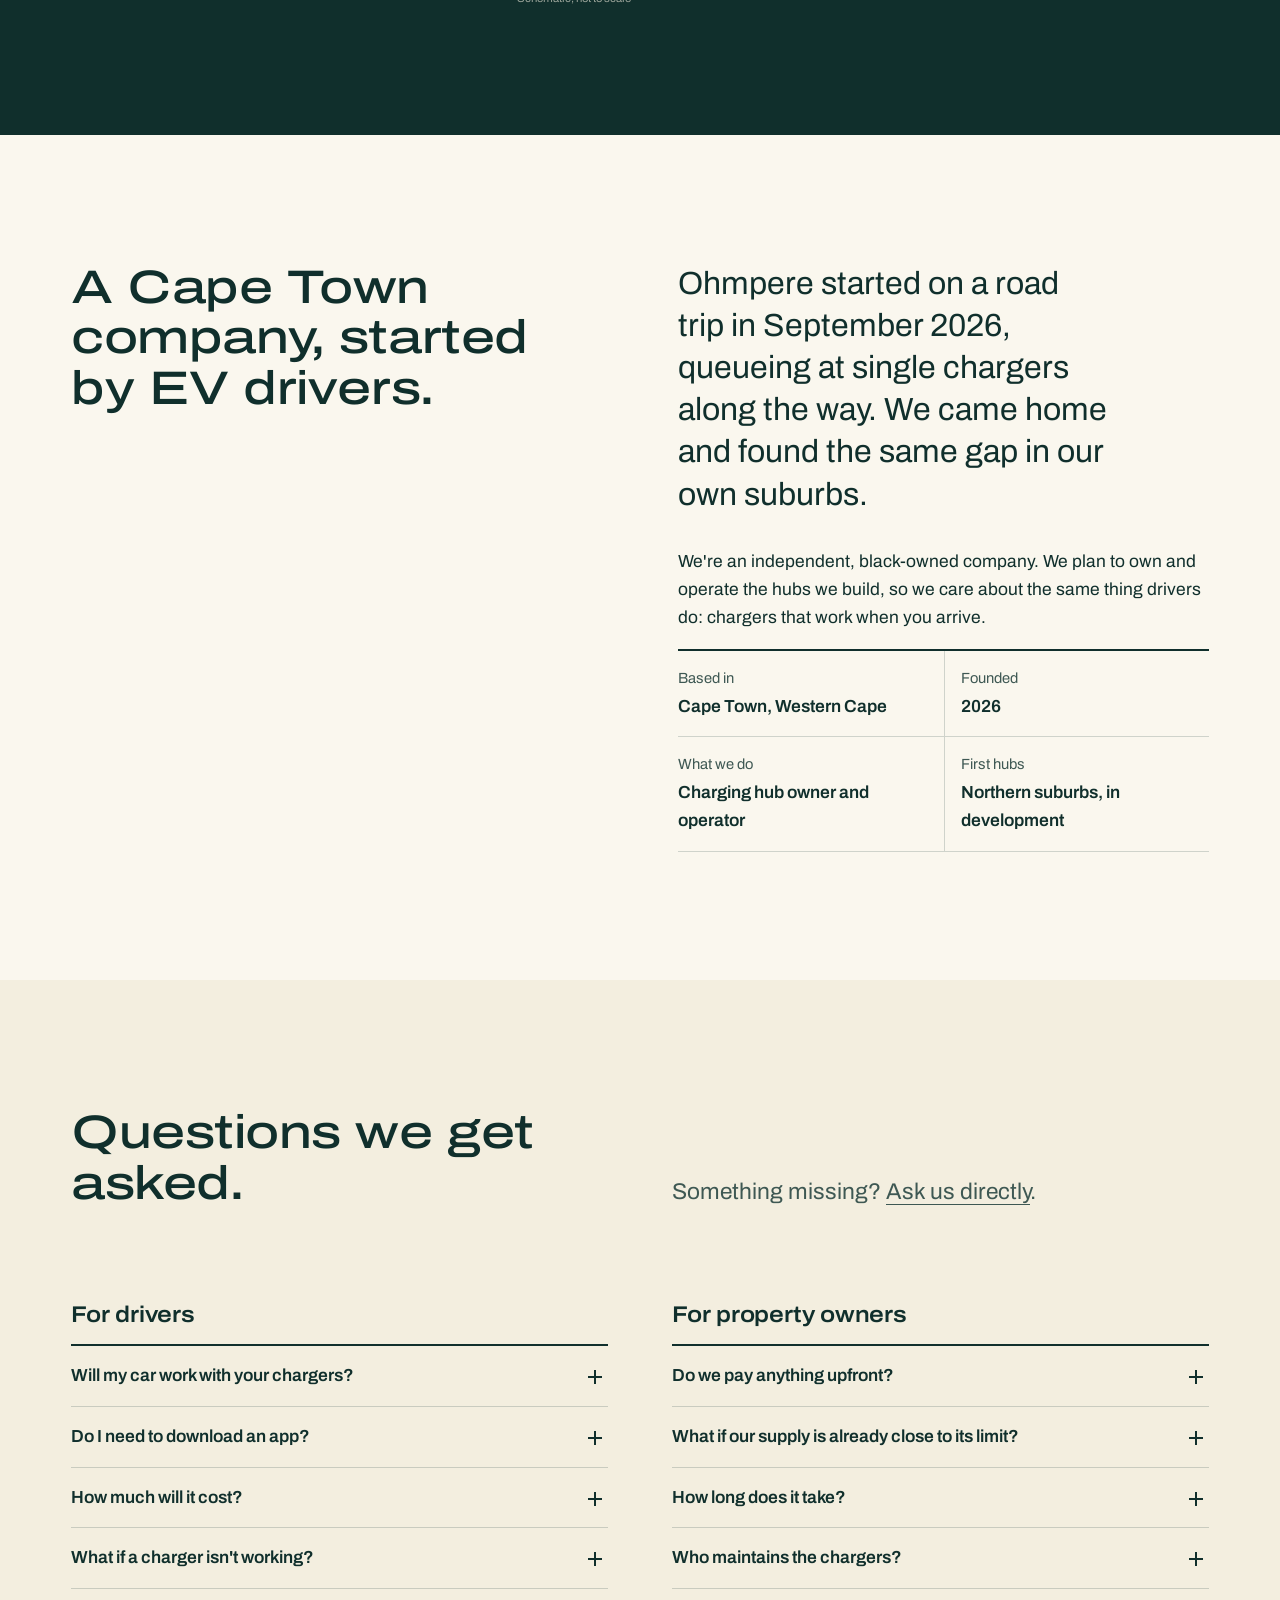
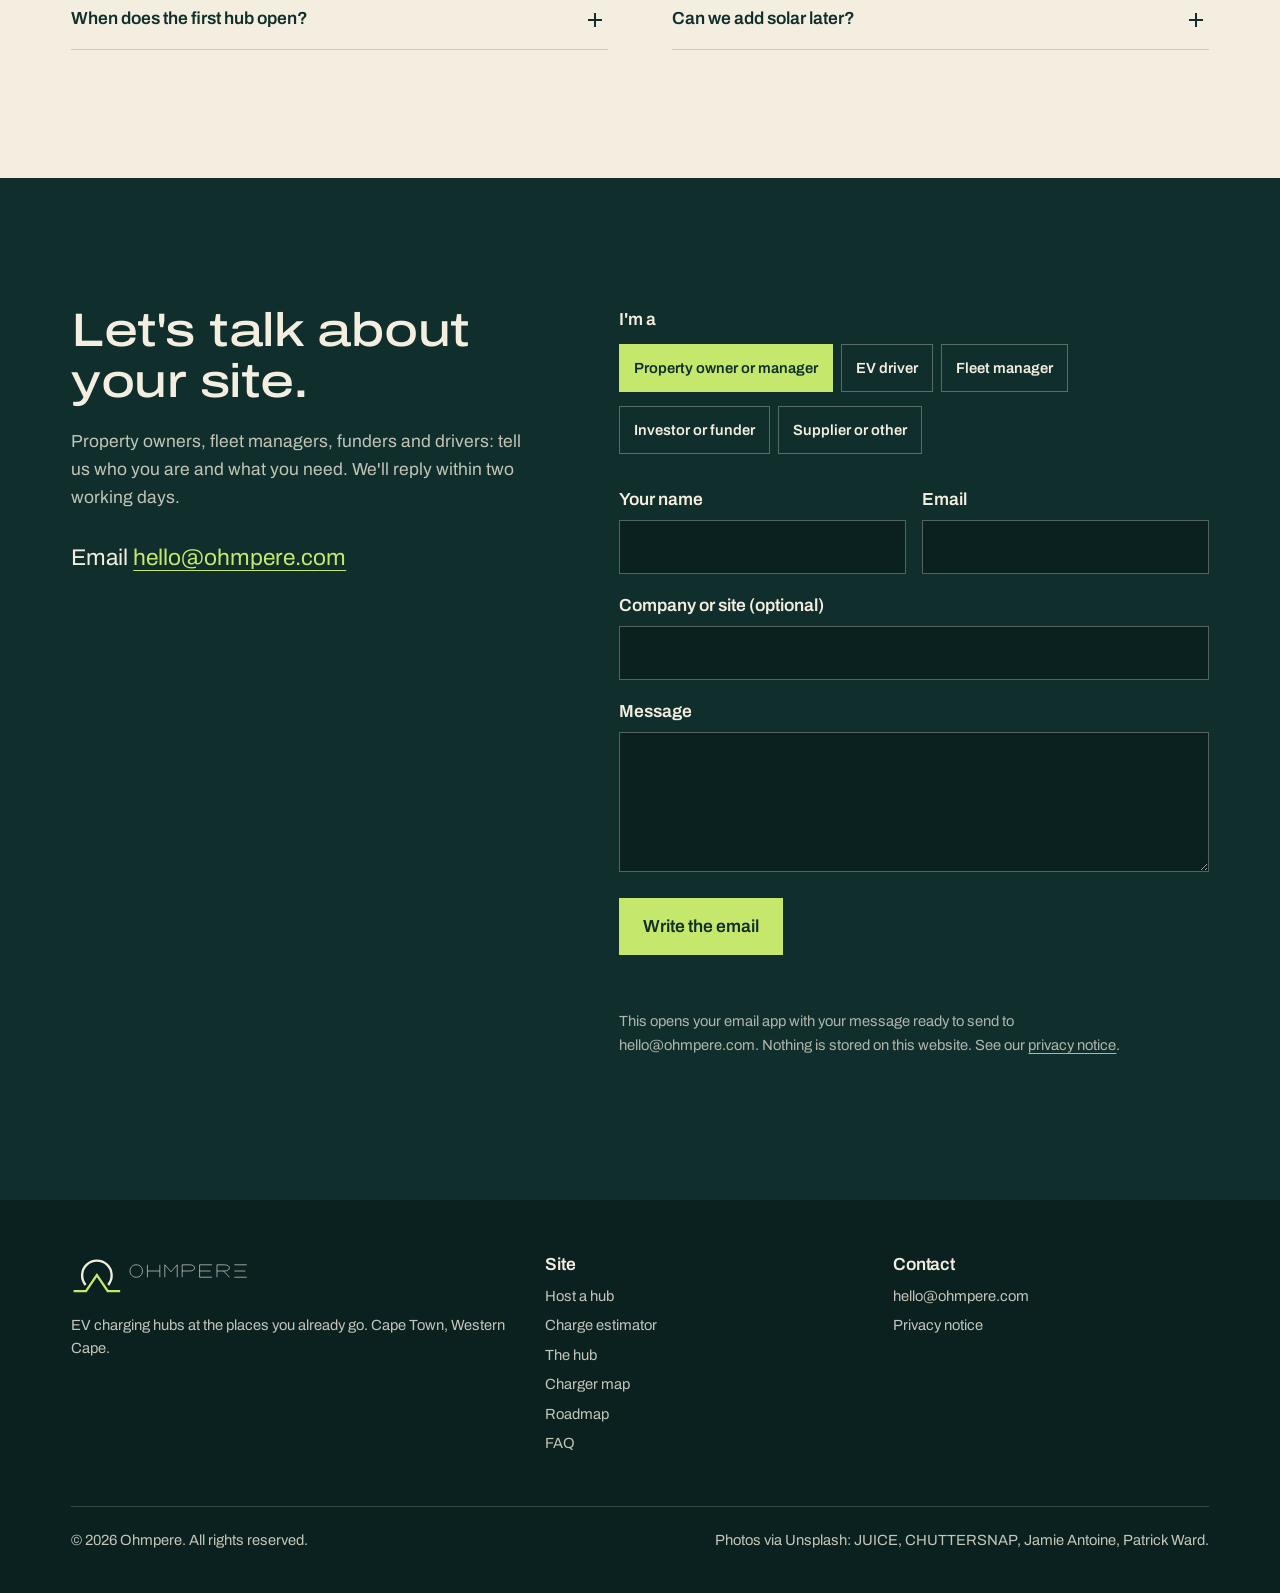
==== commit 1ed256f5: "Charger map: show all connector types Split sites into AC and DC fast charging instead of filtering " ====
--- a/index.html
+++ b/index.html
@@ -424,12 +424,12 @@
   <div class="wrap">
     <div class="section-head">
       <h2 id="map-title">Public chargers across South Africa.</h2>
-      <p>Type 2 and CCS2 charging sites, live from Open Charge Map. Status shows whether a charger was last reported working. Most networks don't publish free-or-busy status yet; Ohmpere hubs will.</p>
+      <p>Public charging sites across the country, every plug type, live from Open Charge Map. Status shows whether a charger was last reported working. Most networks don't publish free-or-busy status yet; Ohmpere hubs will.</p>
     </div>
     <div class="map-bar">
       <div class="map-filters" role="group" aria-label="Filter chargers">
-        <label><input type="checkbox" id="f-ac" checked> <i class="key-ac"></i> Type 2 (AC)</label>
-        <label><input type="checkbox" id="f-dc" checked> <i class="key-dc"></i> CCS2 (DC)</label>
+        <label><input type="checkbox" id="f-ac" checked> <i class="key-ac"></i> AC charging</label>
+        <label><input type="checkbox" id="f-dc" checked> <i class="key-dc"></i> DC fast charging</label>
         <label><input type="checkbox" id="f-ok"> Hide sites reported not working</label>
       </div>
       <p class="map-meta"><span id="map-count"></span> <span id="map-status">Loading chargers…</span></p>
@@ -644,6 +644,6 @@
 <script src="assets/js/config.js?v=3"></script>
 <script src="https://cdnjs.cloudflare.com/ajax/libs/leaflet/1.9.4/leaflet.min.js" defer></script>
 <script src="assets/js/site.js?v=3" defer></script>
-<script src="assets/js/charger-map.js?v=3" defer></script>
+<script src="assets/js/charger-map.js?v=4" defer></script>
 </body>
 </html>
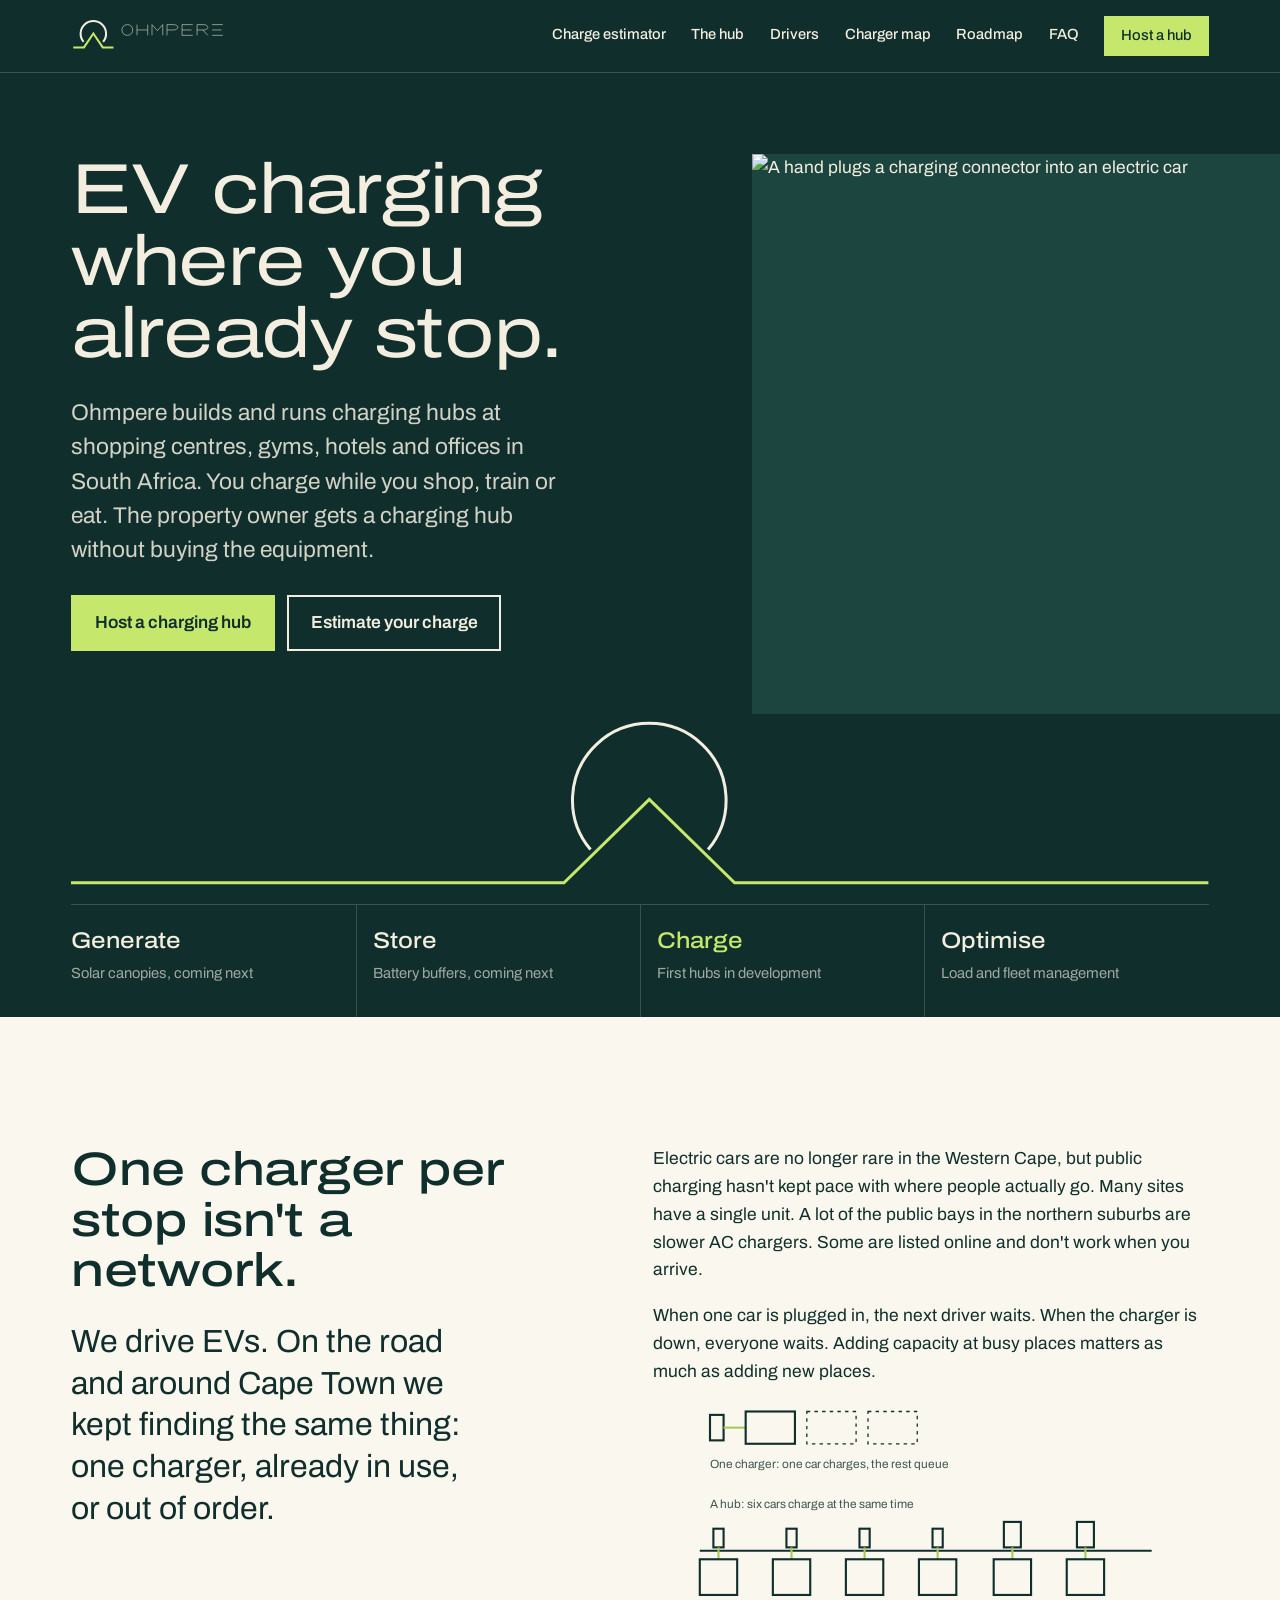
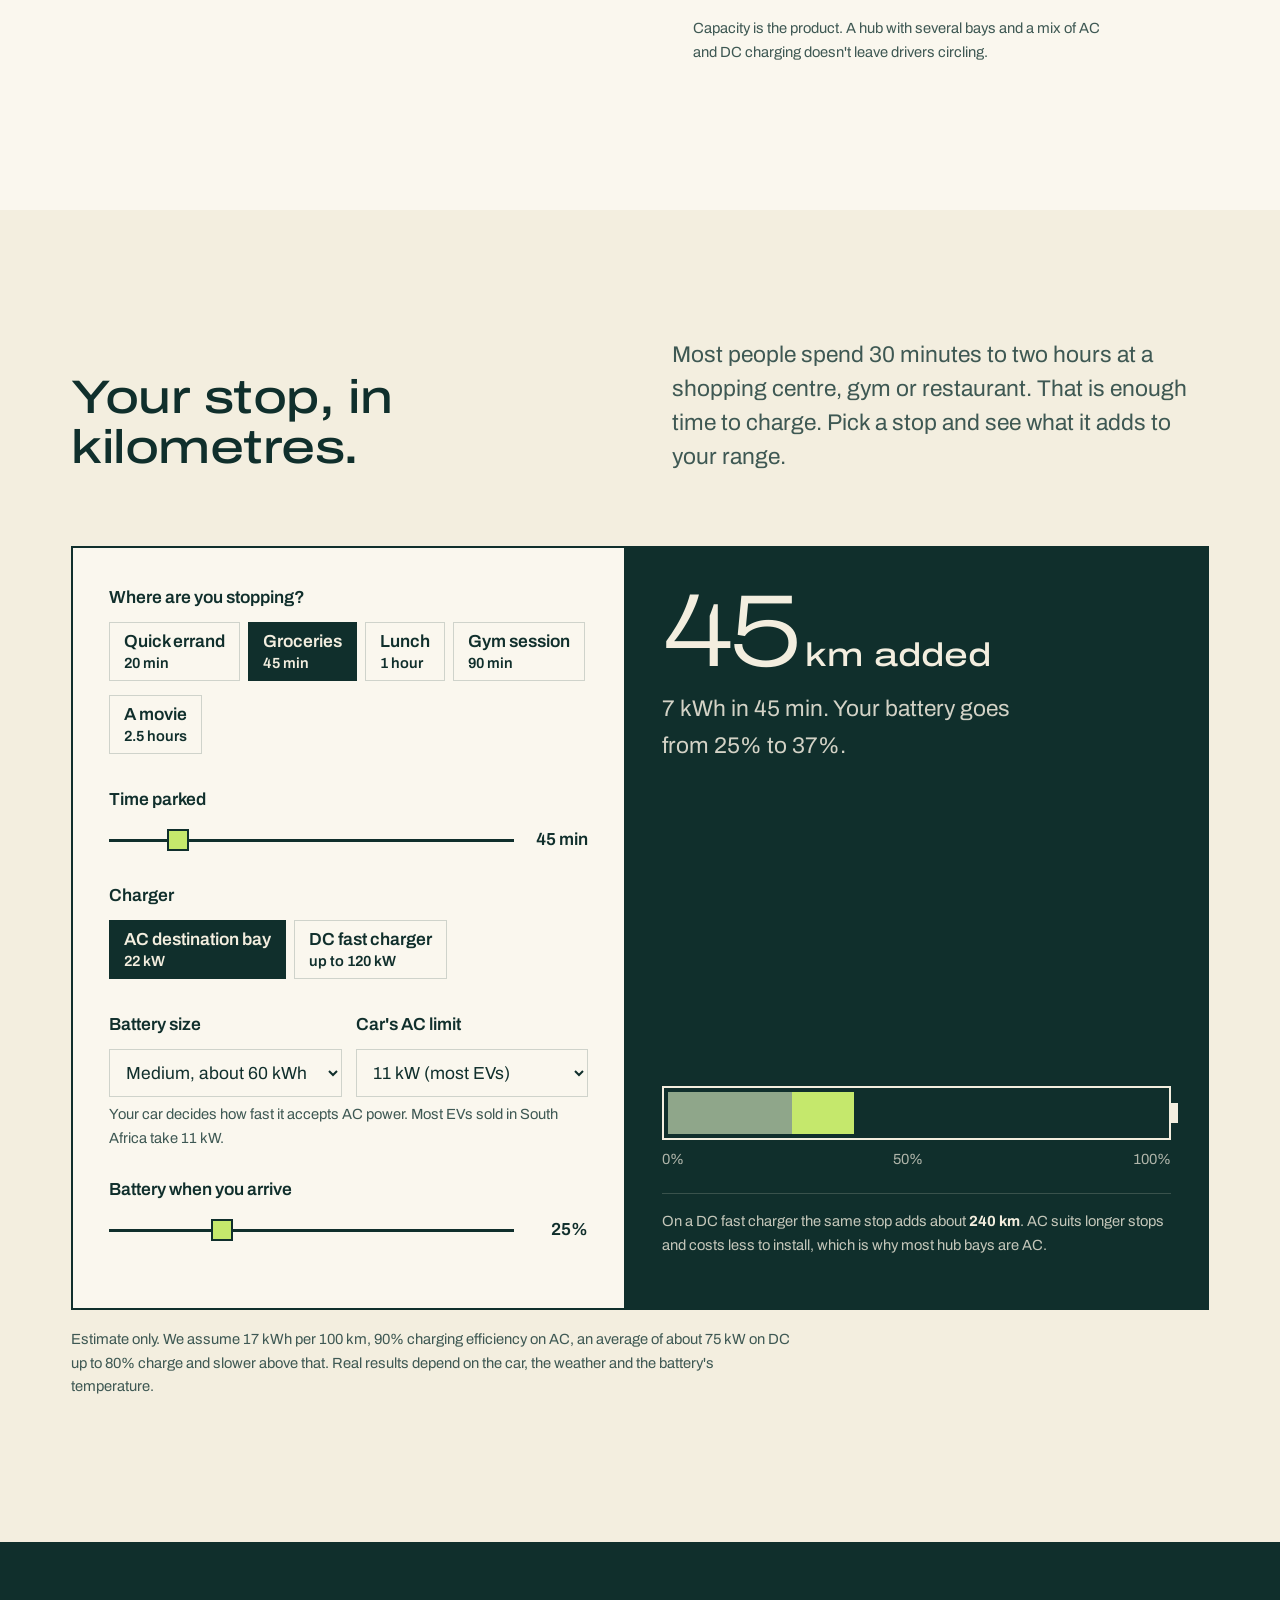
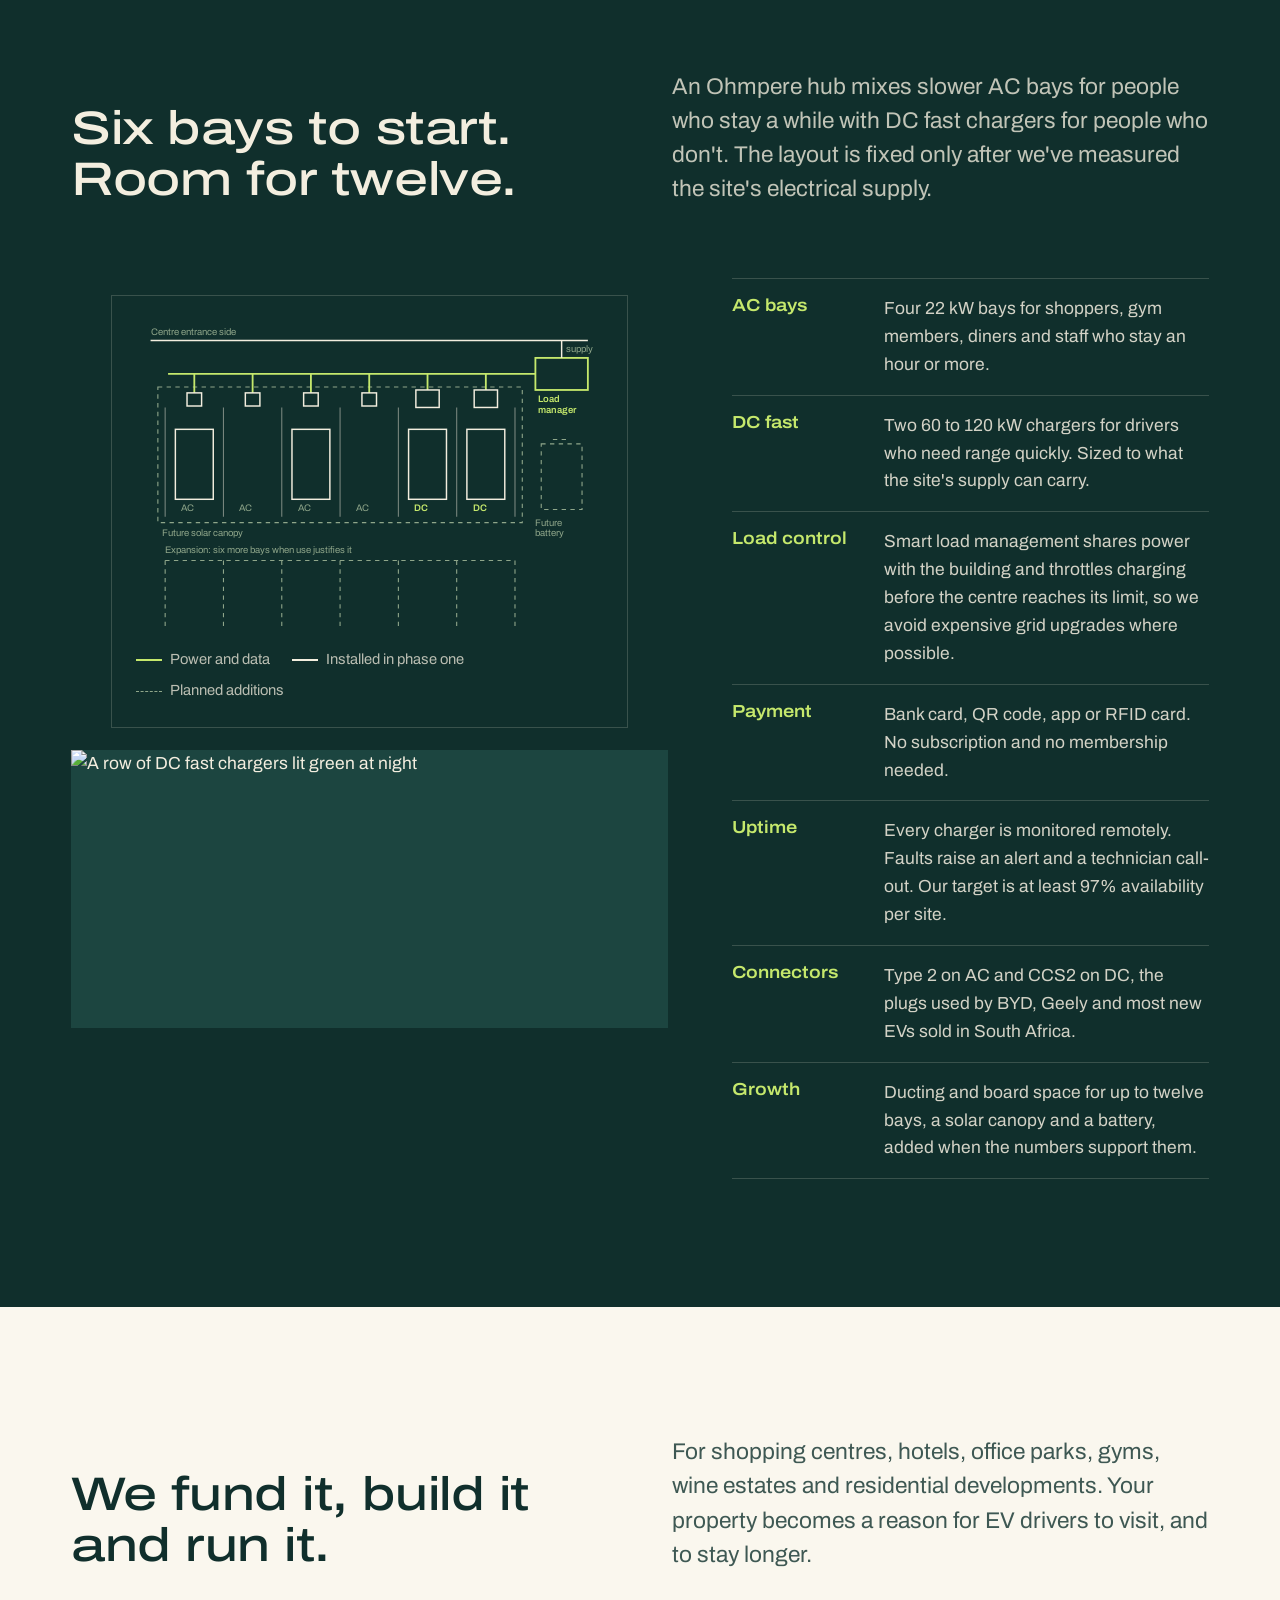
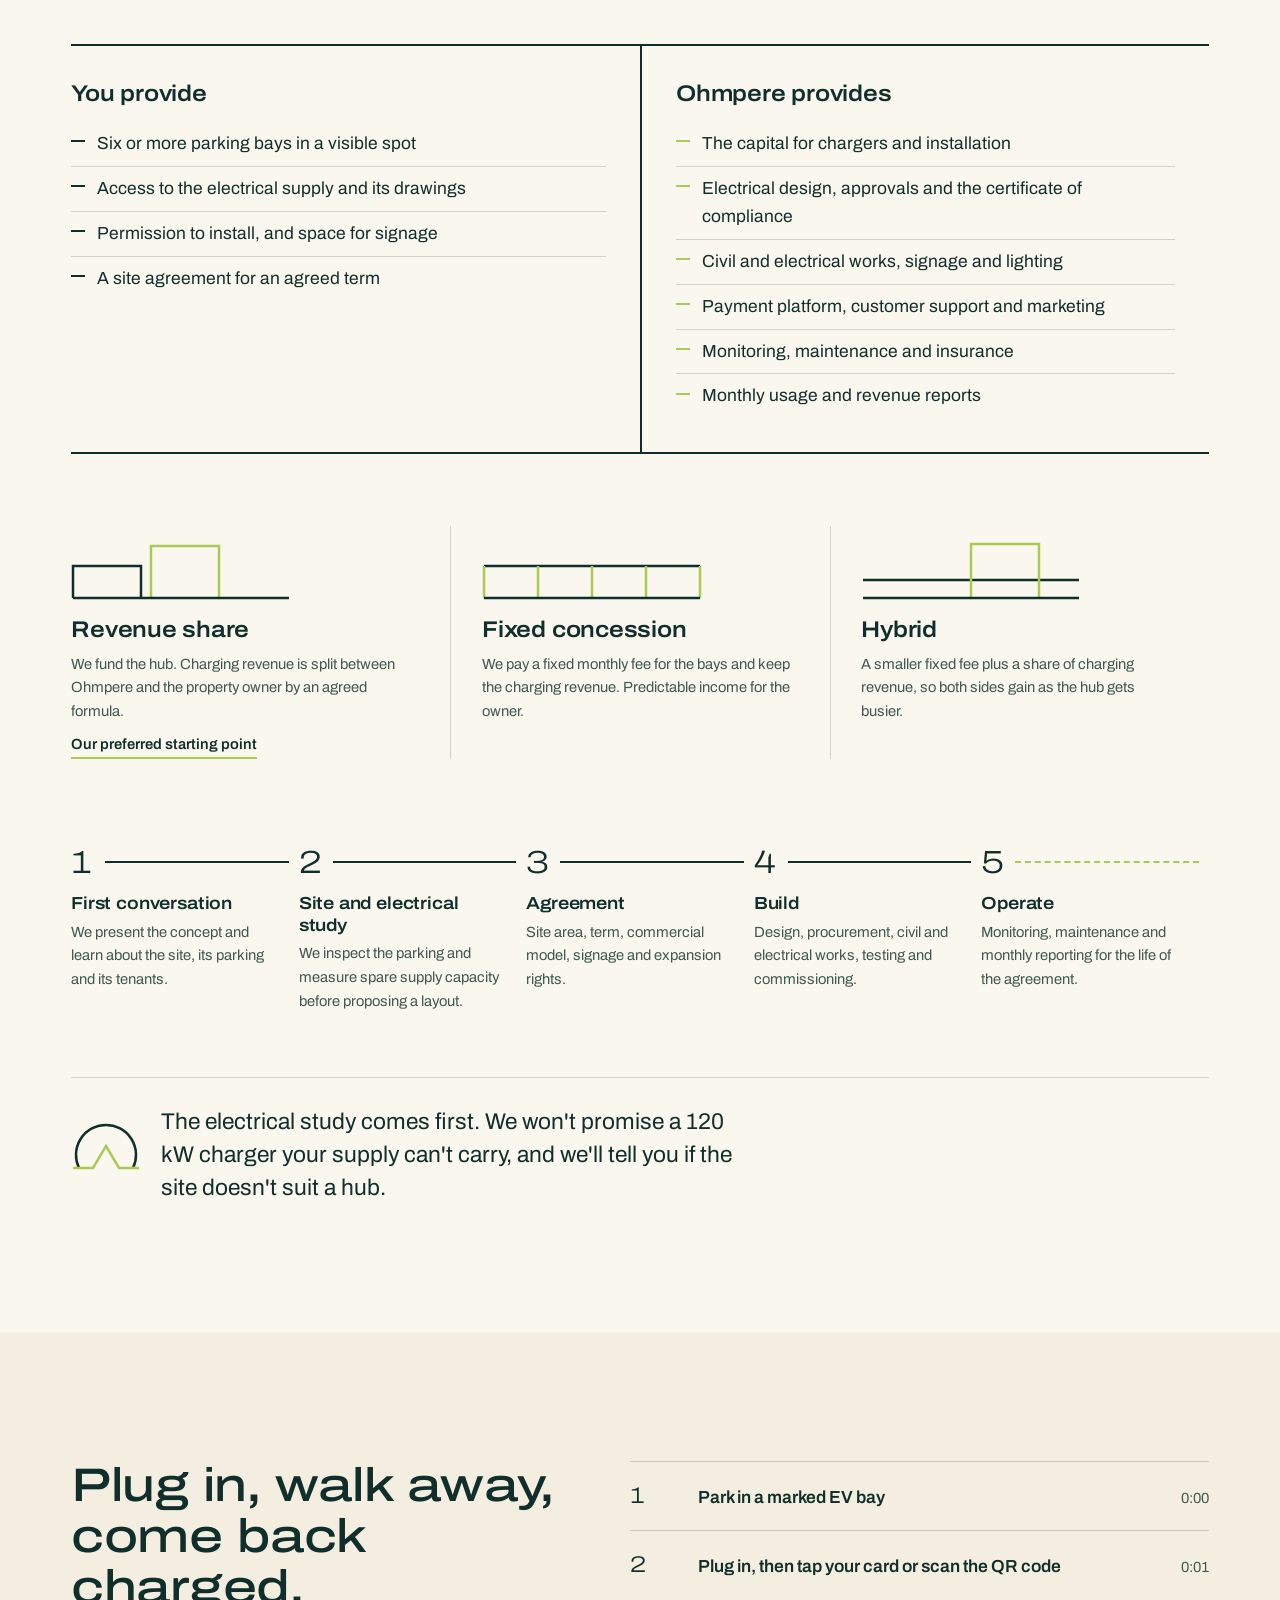
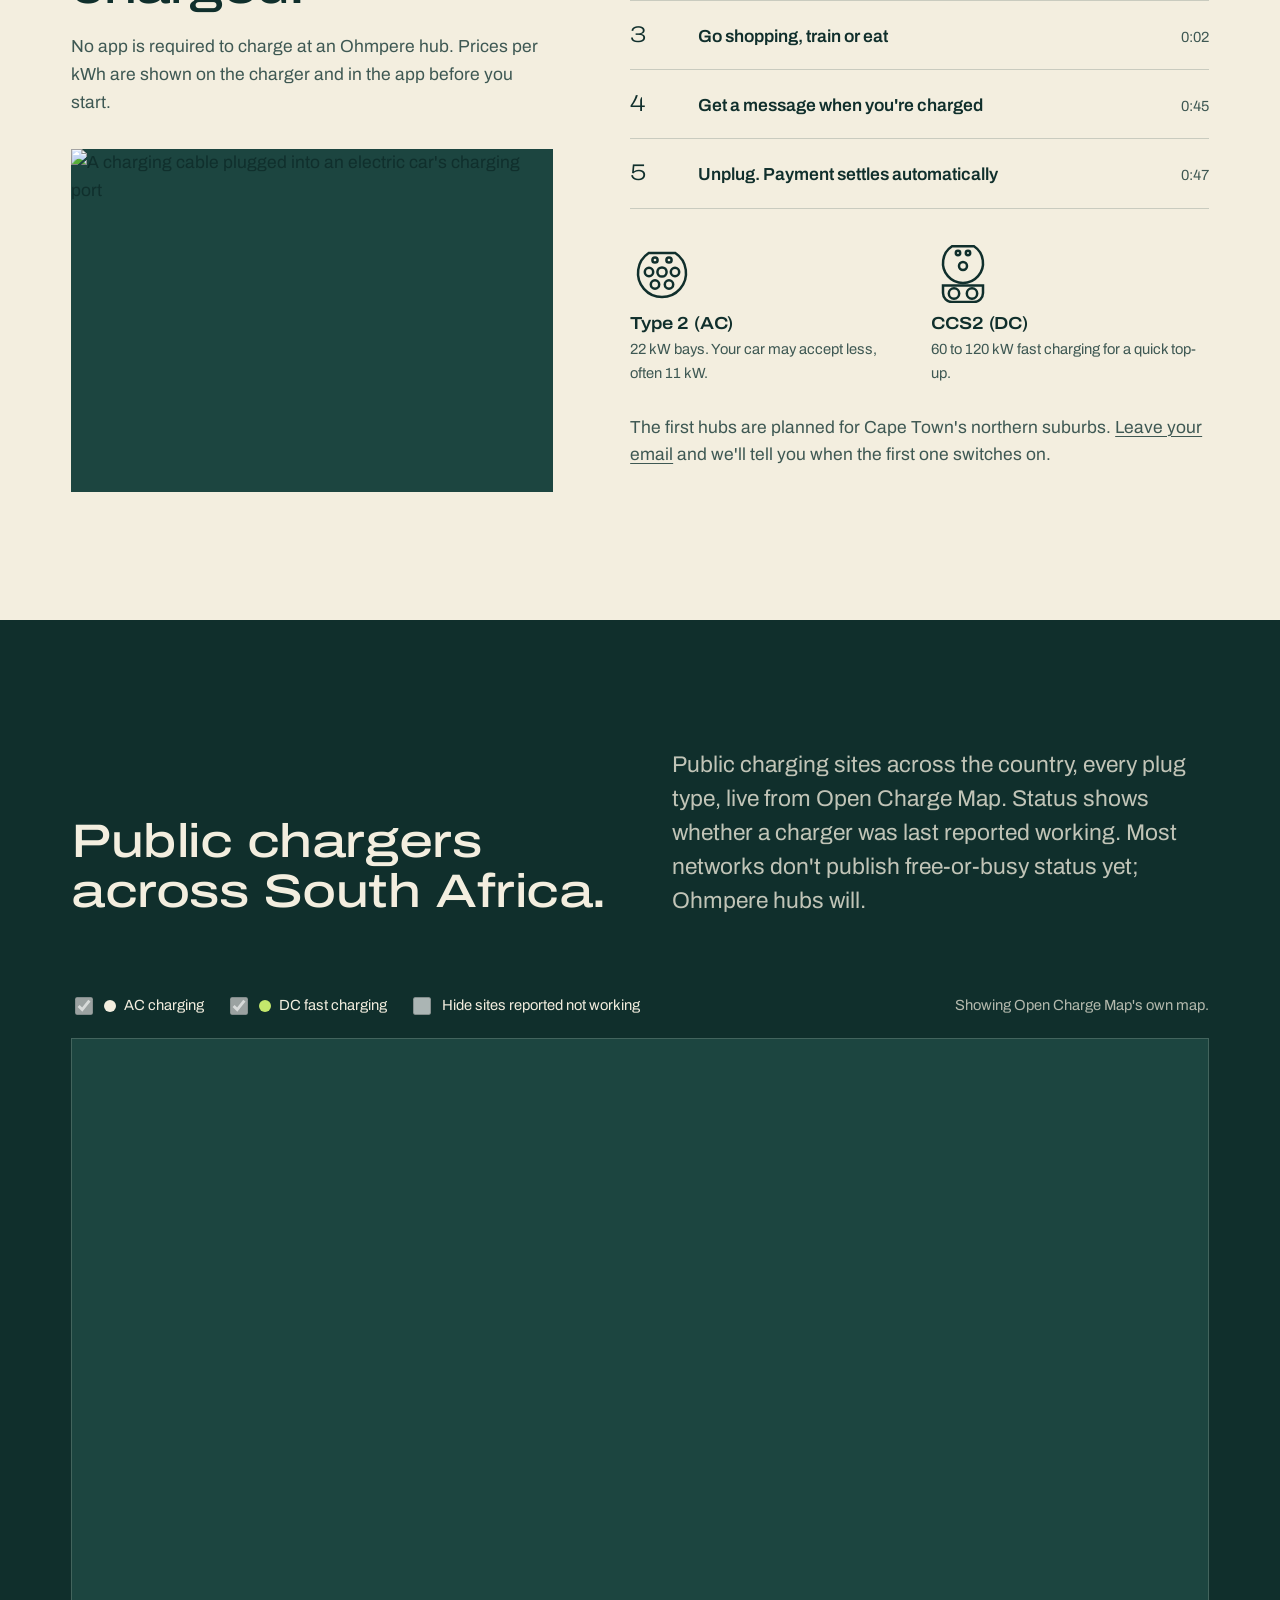
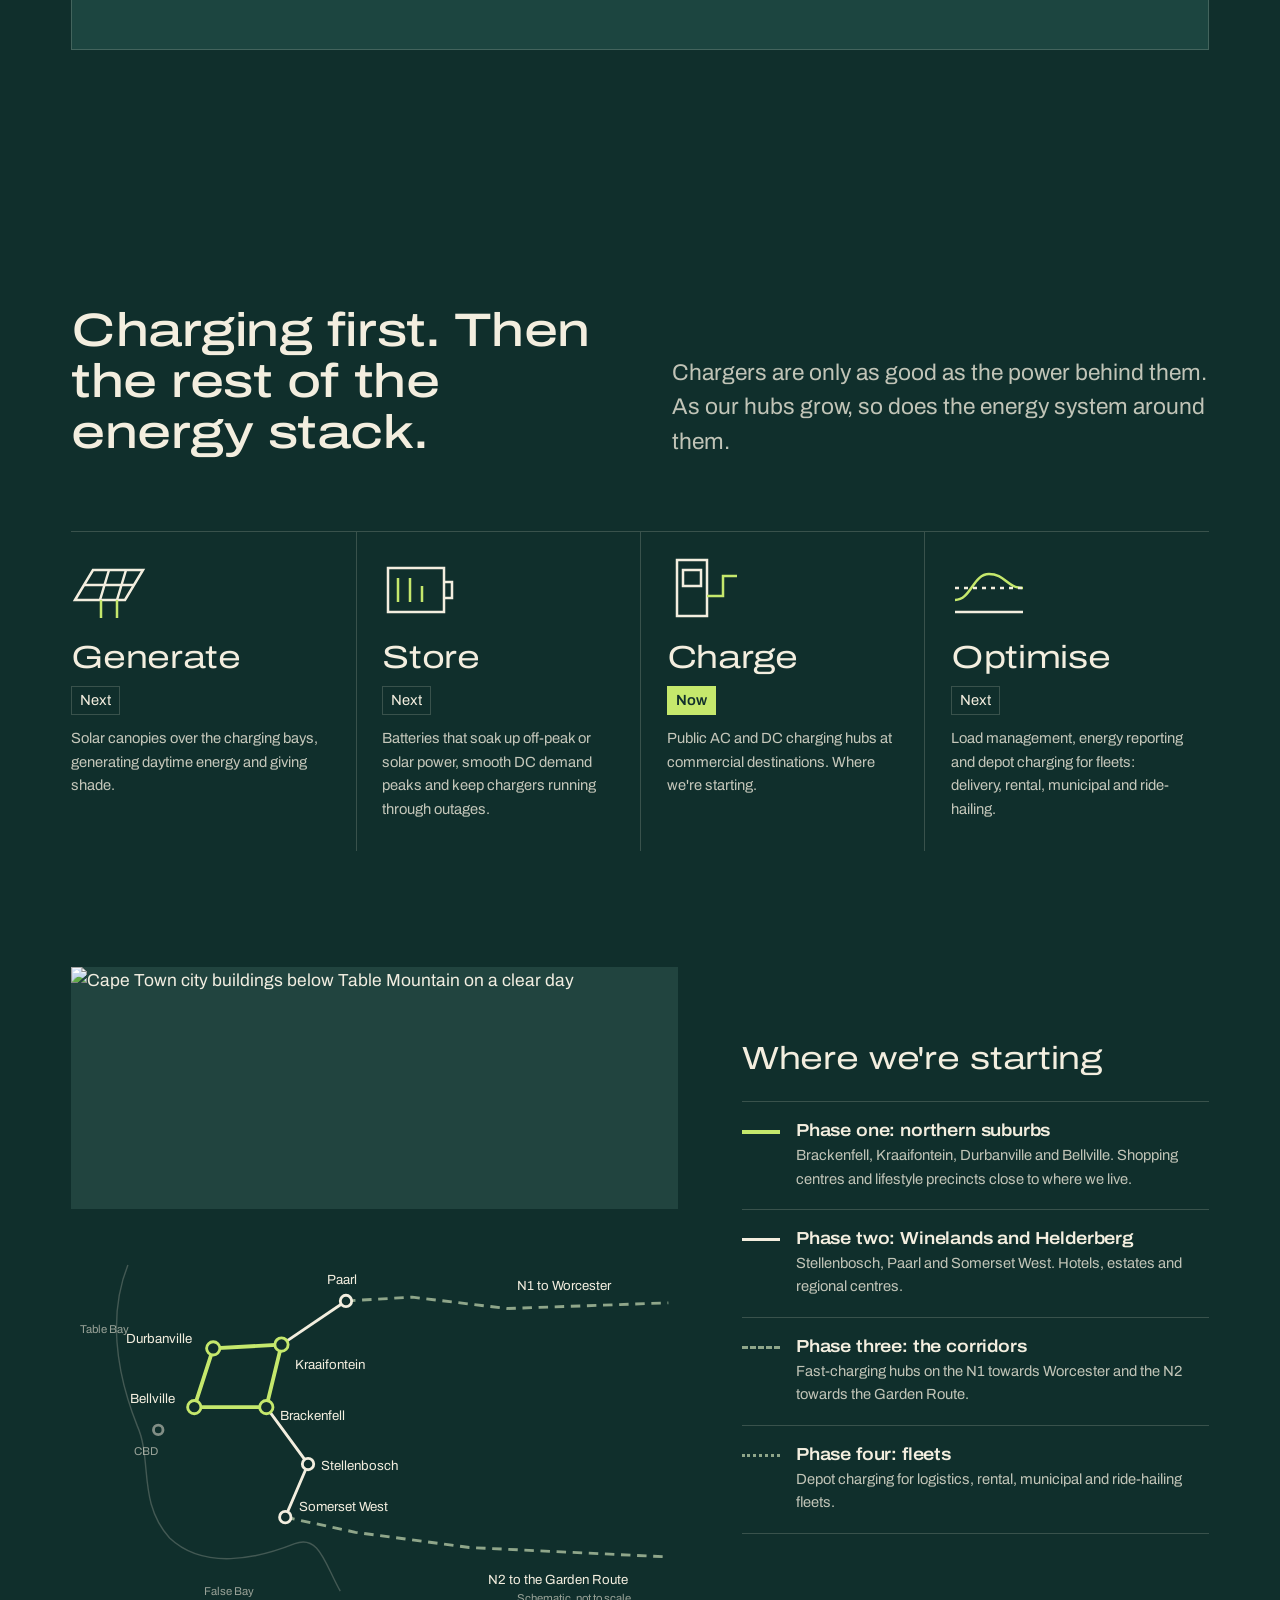
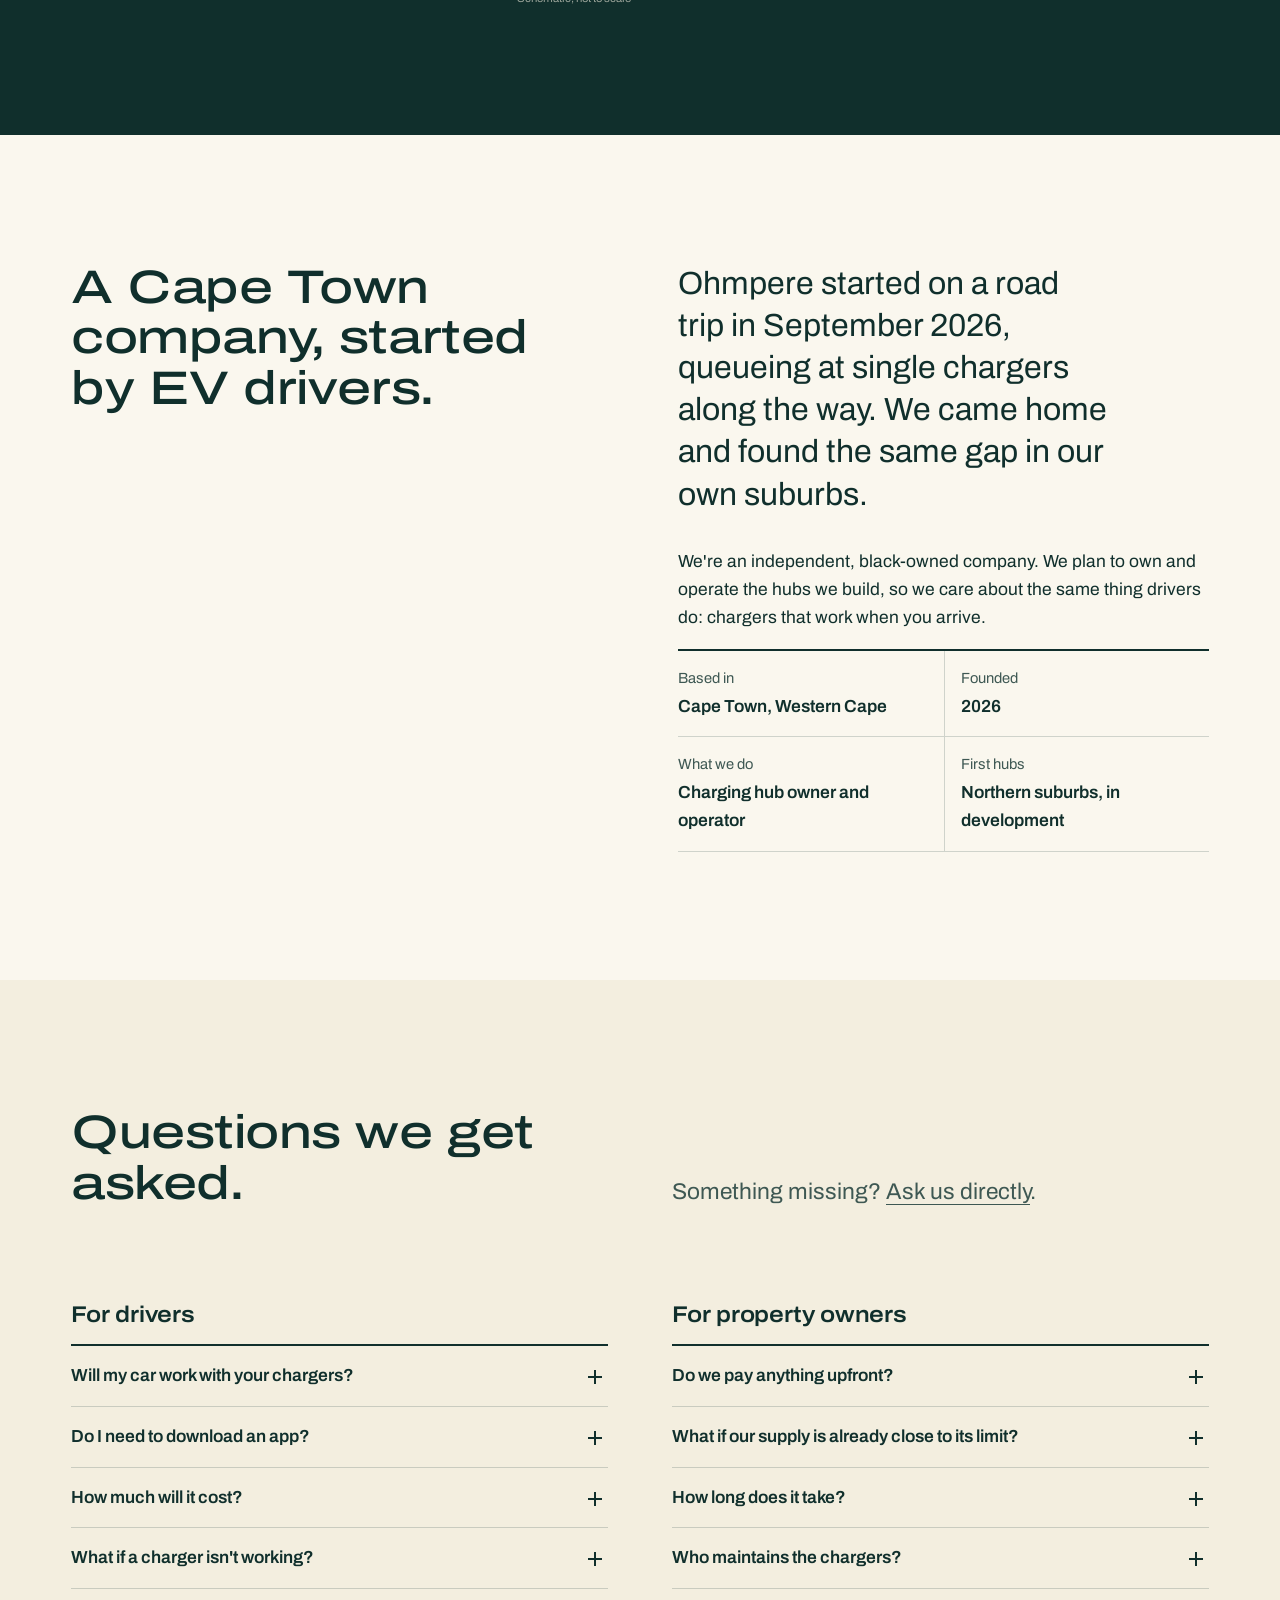
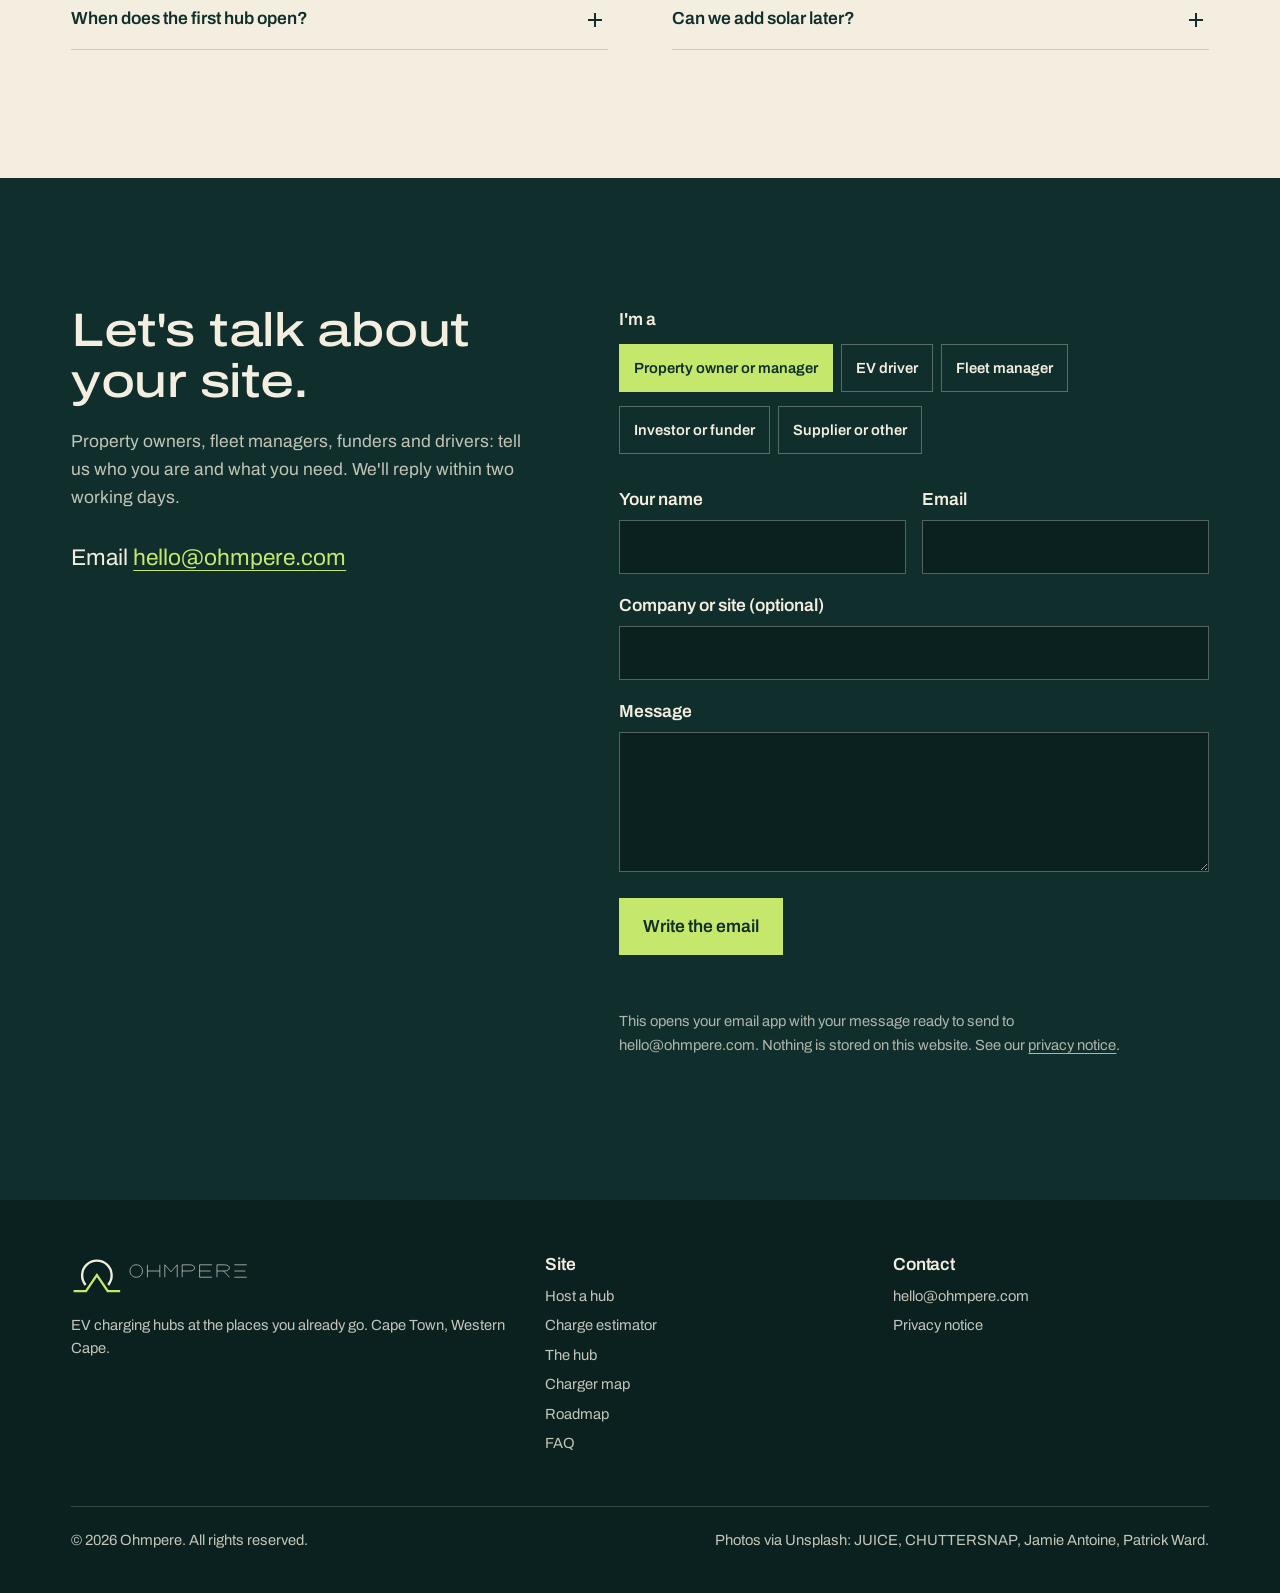
==== commit 87b884ef: "Hero: South Africa instead of Cape Town Co-Authored-By: Claude Opus 5.5 <noreply@anthropic.com> Clau" ====
--- a/index.html
+++ b/index.html
@@ -75,7 +75,7 @@
     <div class="hero-grid">
       <div class="hero-copy">
         <h1>EV charging where you already stop.</h1>
-        <p>Ohmpere builds and runs charging hubs at shopping centres, gyms, hotels and offices in Cape Town. You charge while you shop, train or eat. The property owner gets a charging hub without buying the equipment.</p>
+        <p>Ohmpere builds and runs charging hubs at shopping centres, gyms, hotels and offices in South Africa. You charge while you shop, train or eat. The property owner gets a charging hub without buying the equipment.</p>
         <div class="hero-actions">
           <a class="btn btn-lime" href="#hosts">Host a charging hub</a>
           <a class="btn btn-ghost" href="#calculator">Estimate your charge</a>
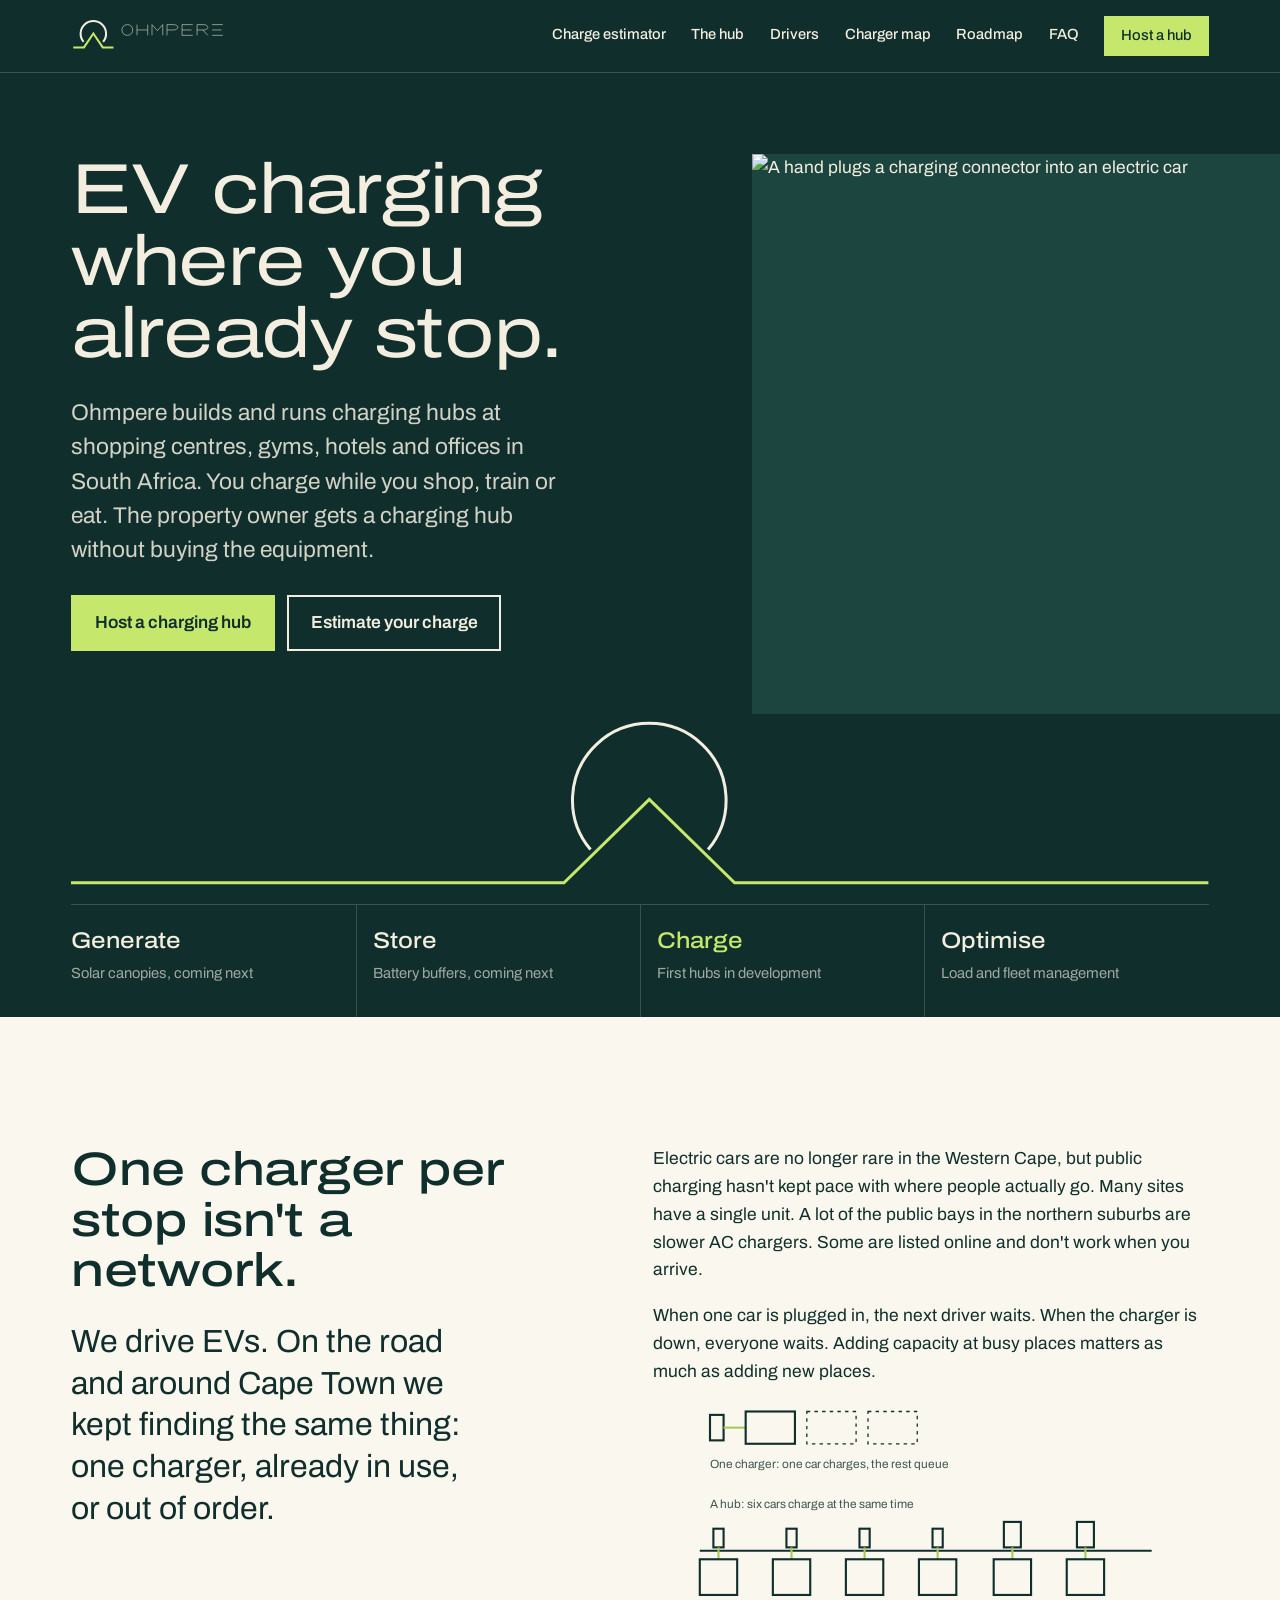
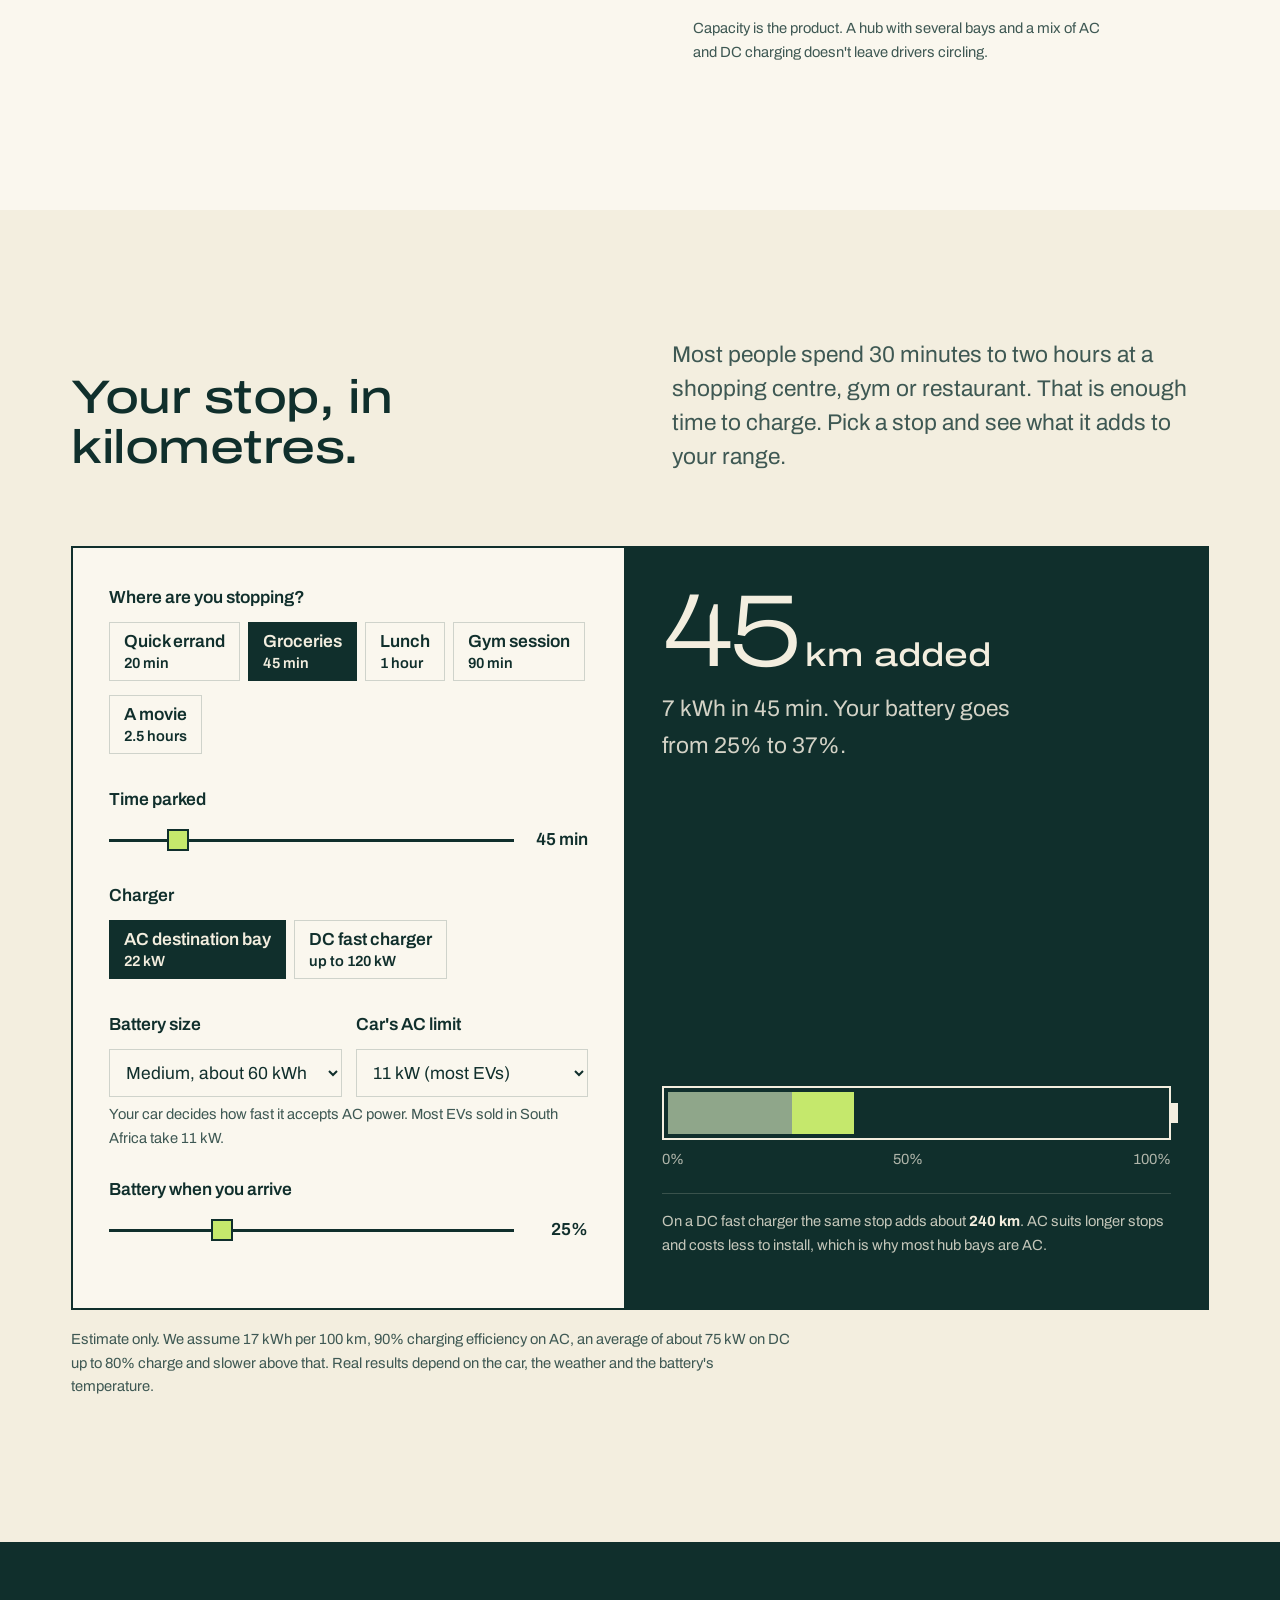
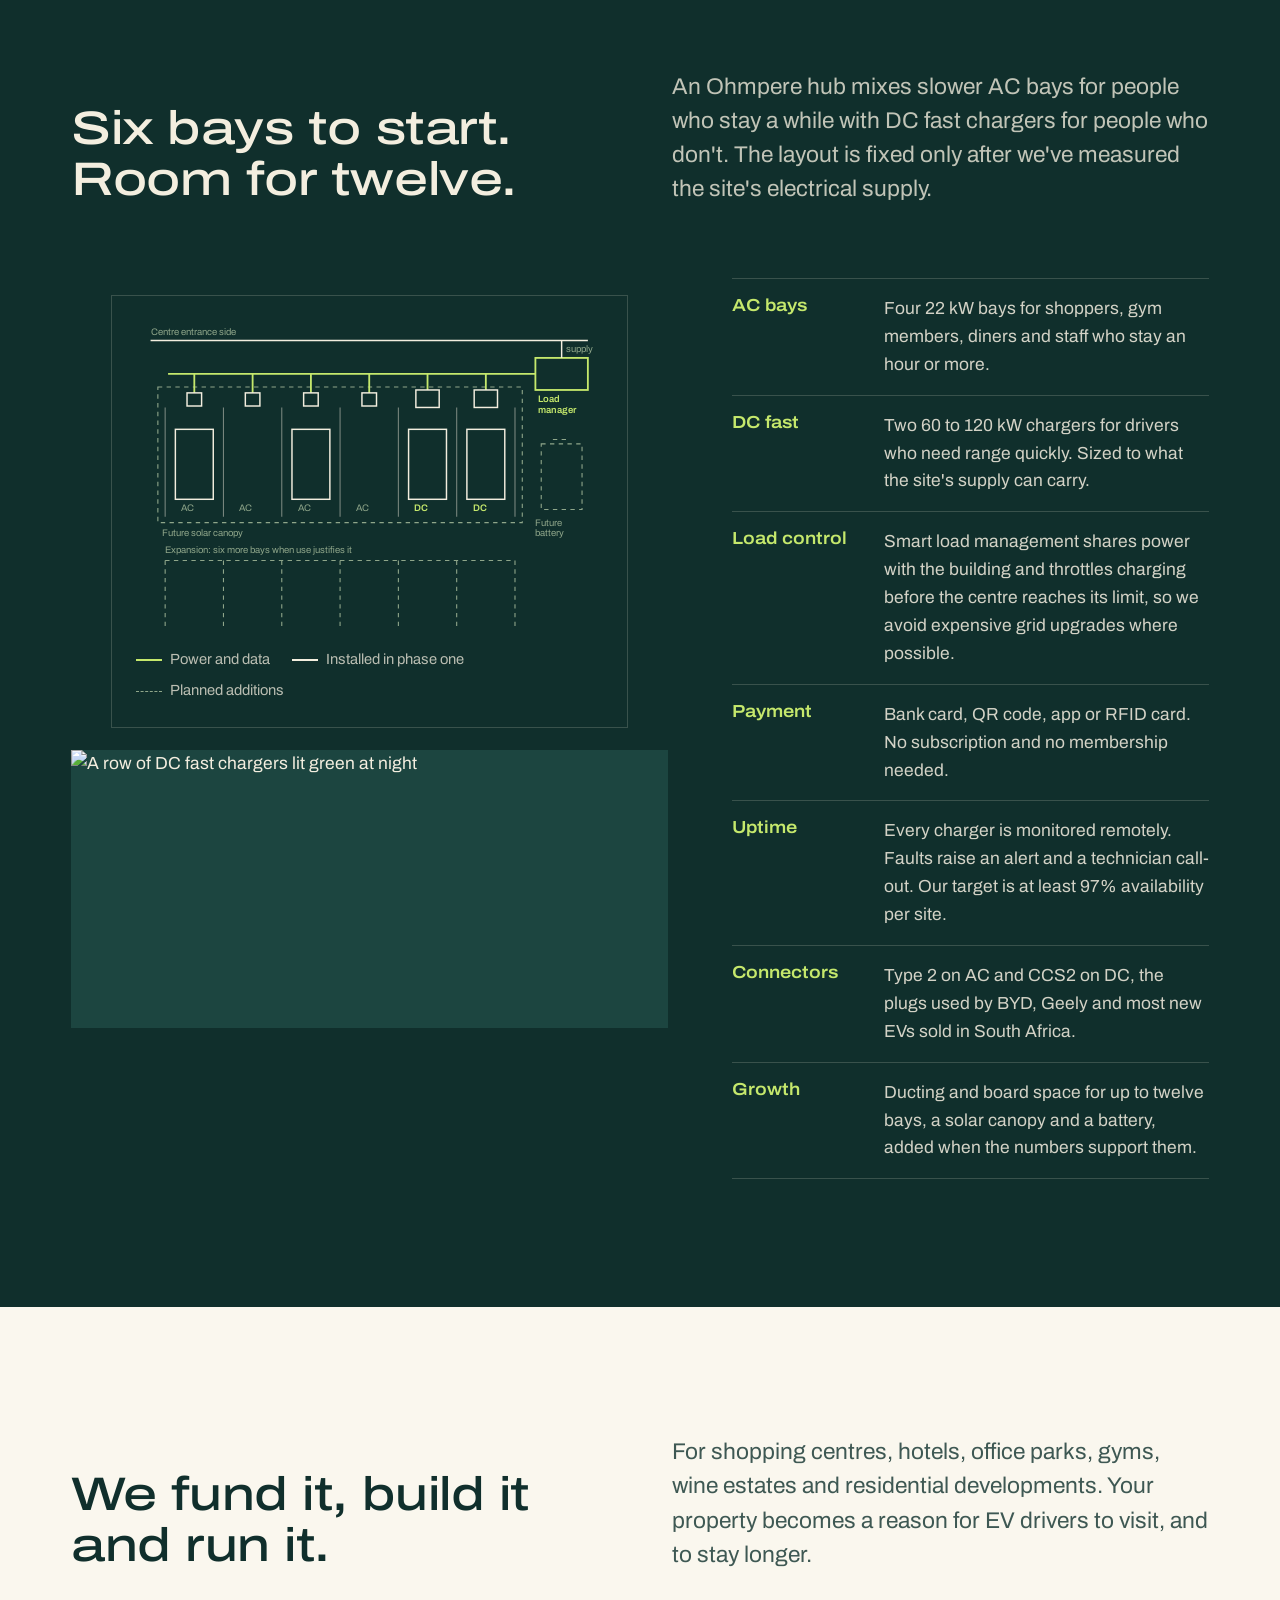
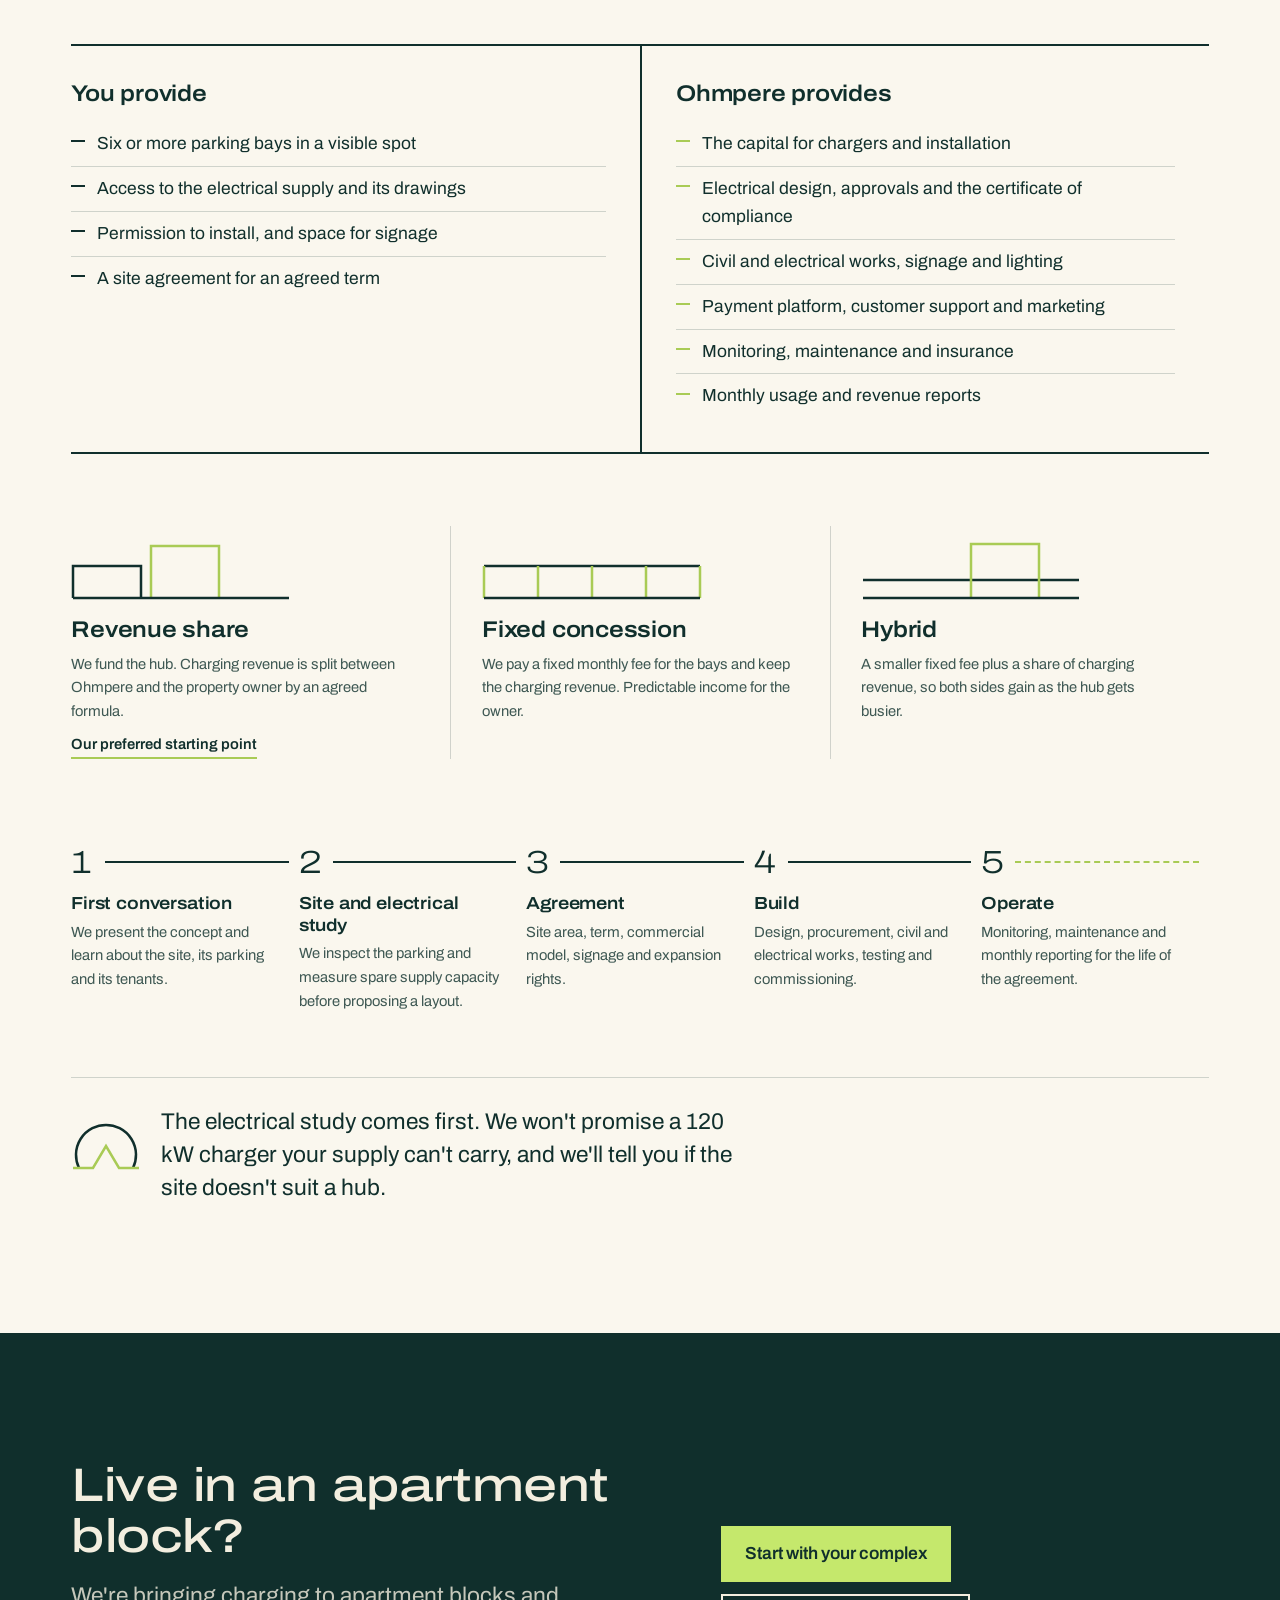
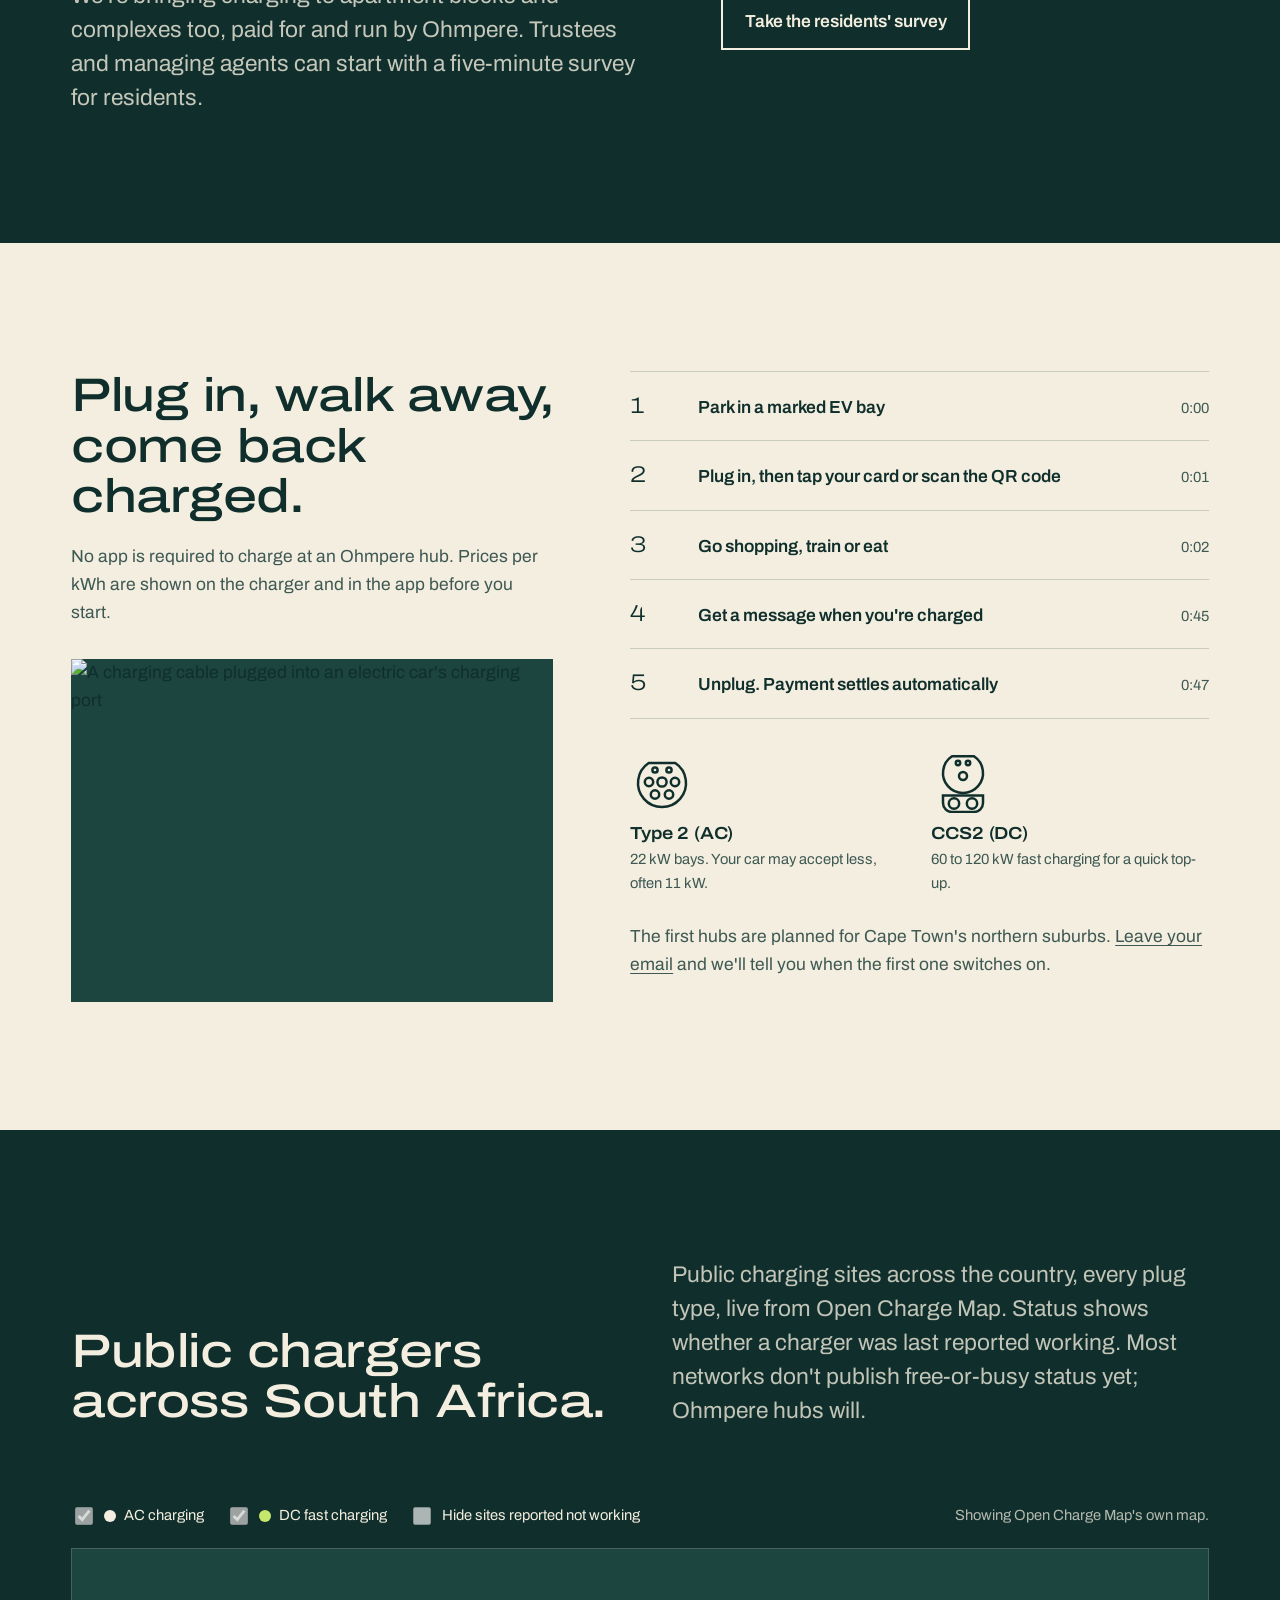
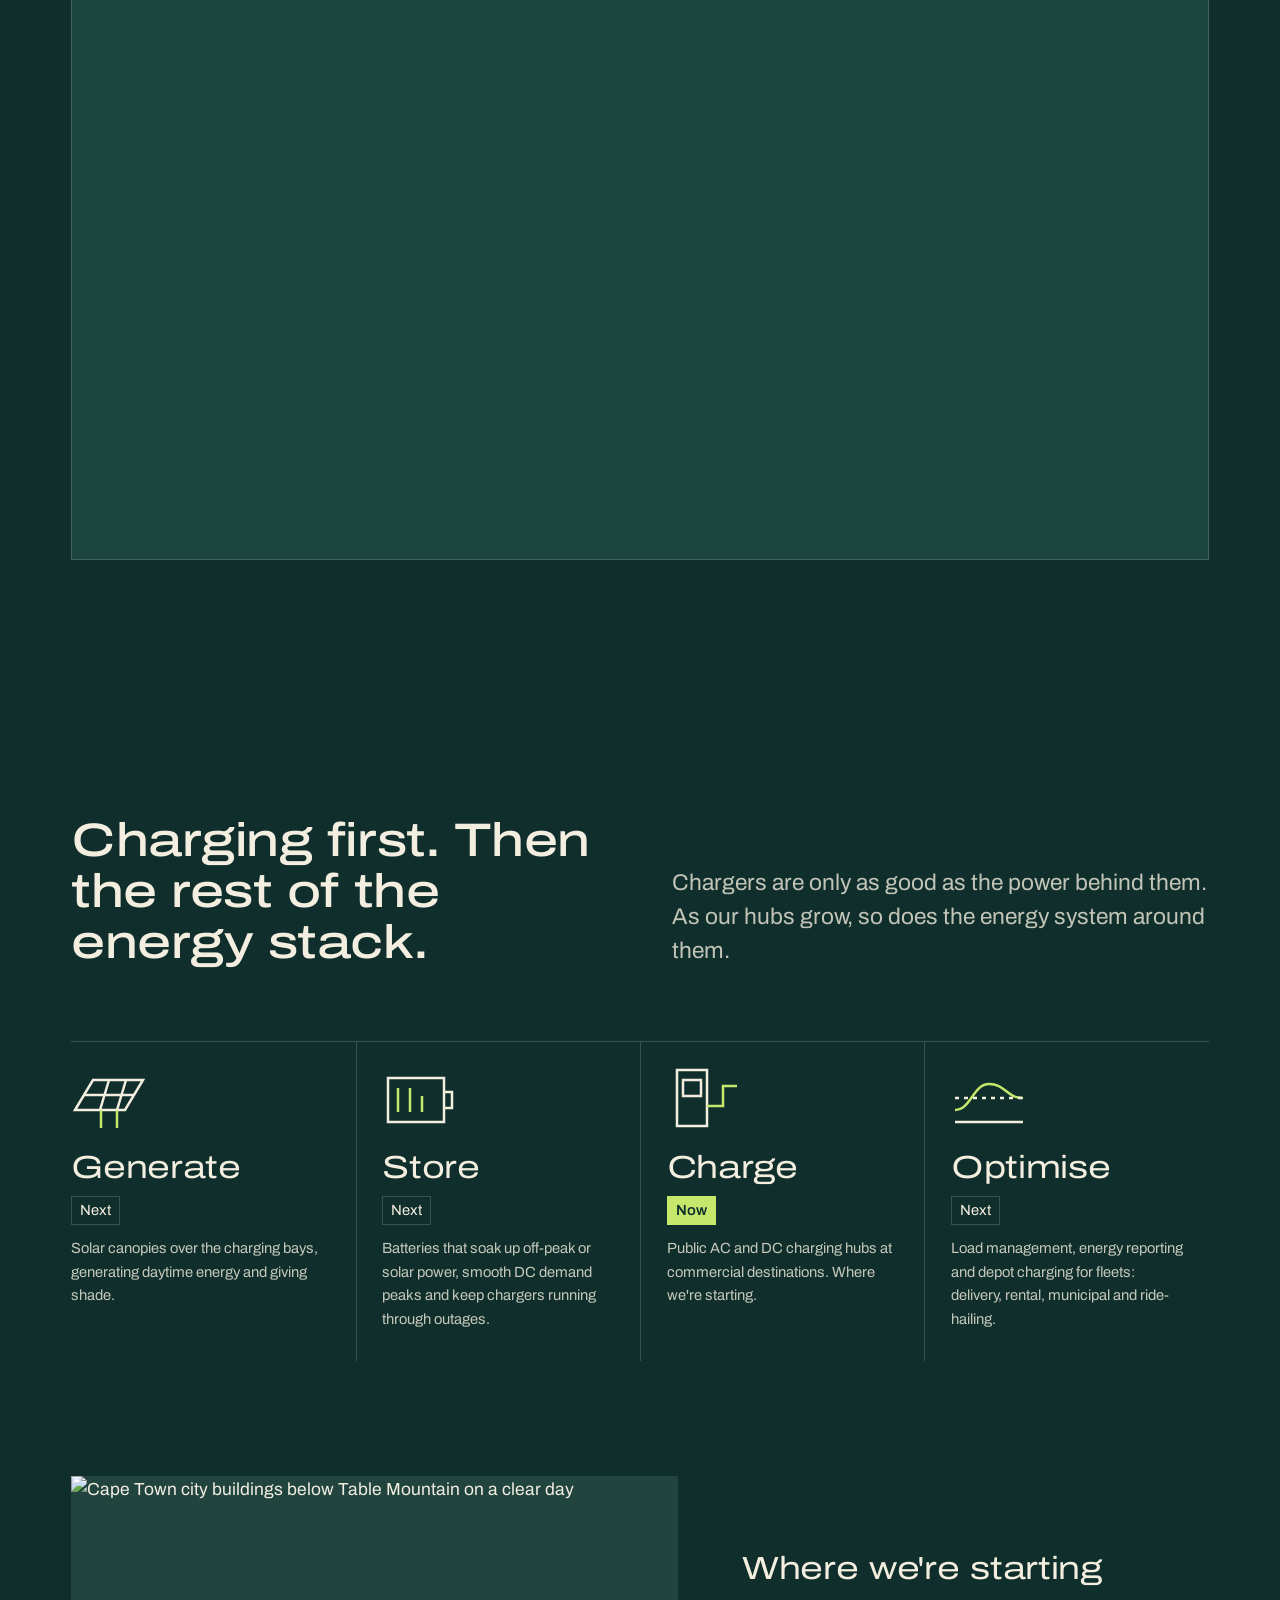
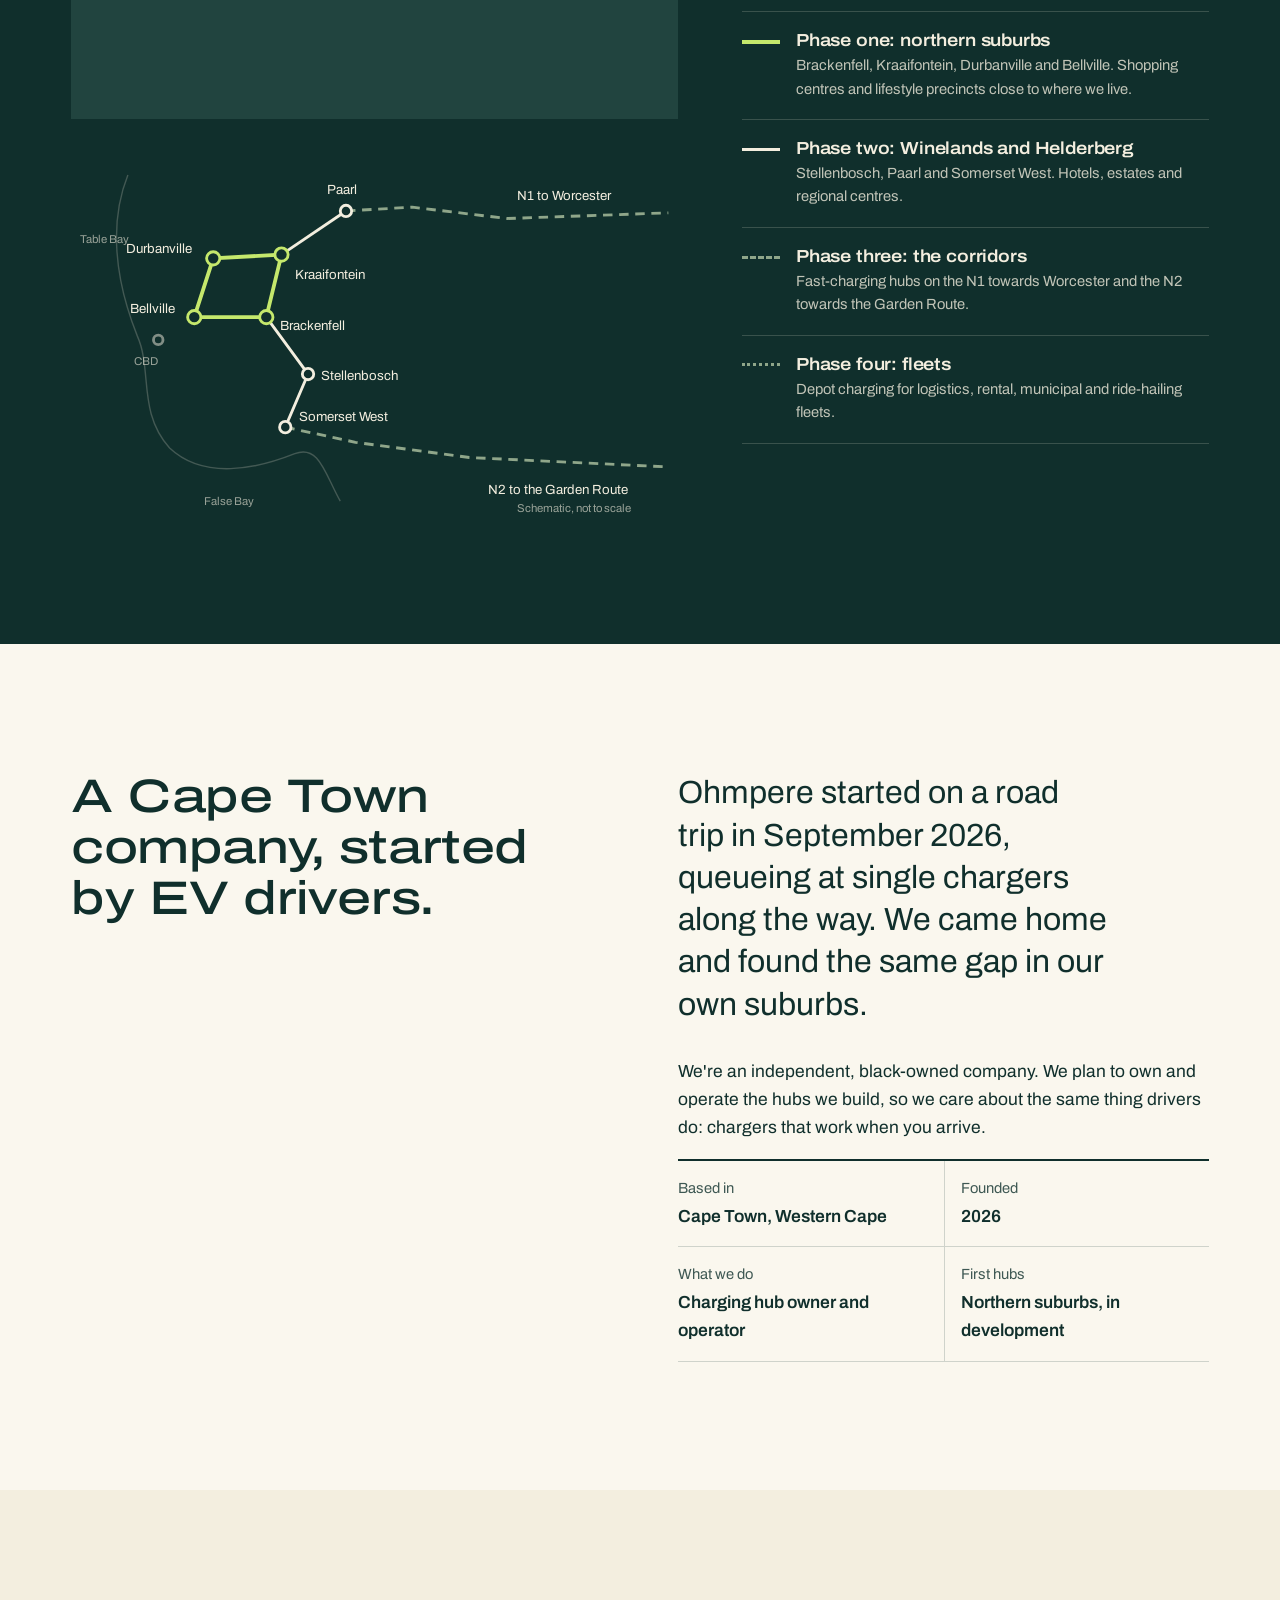
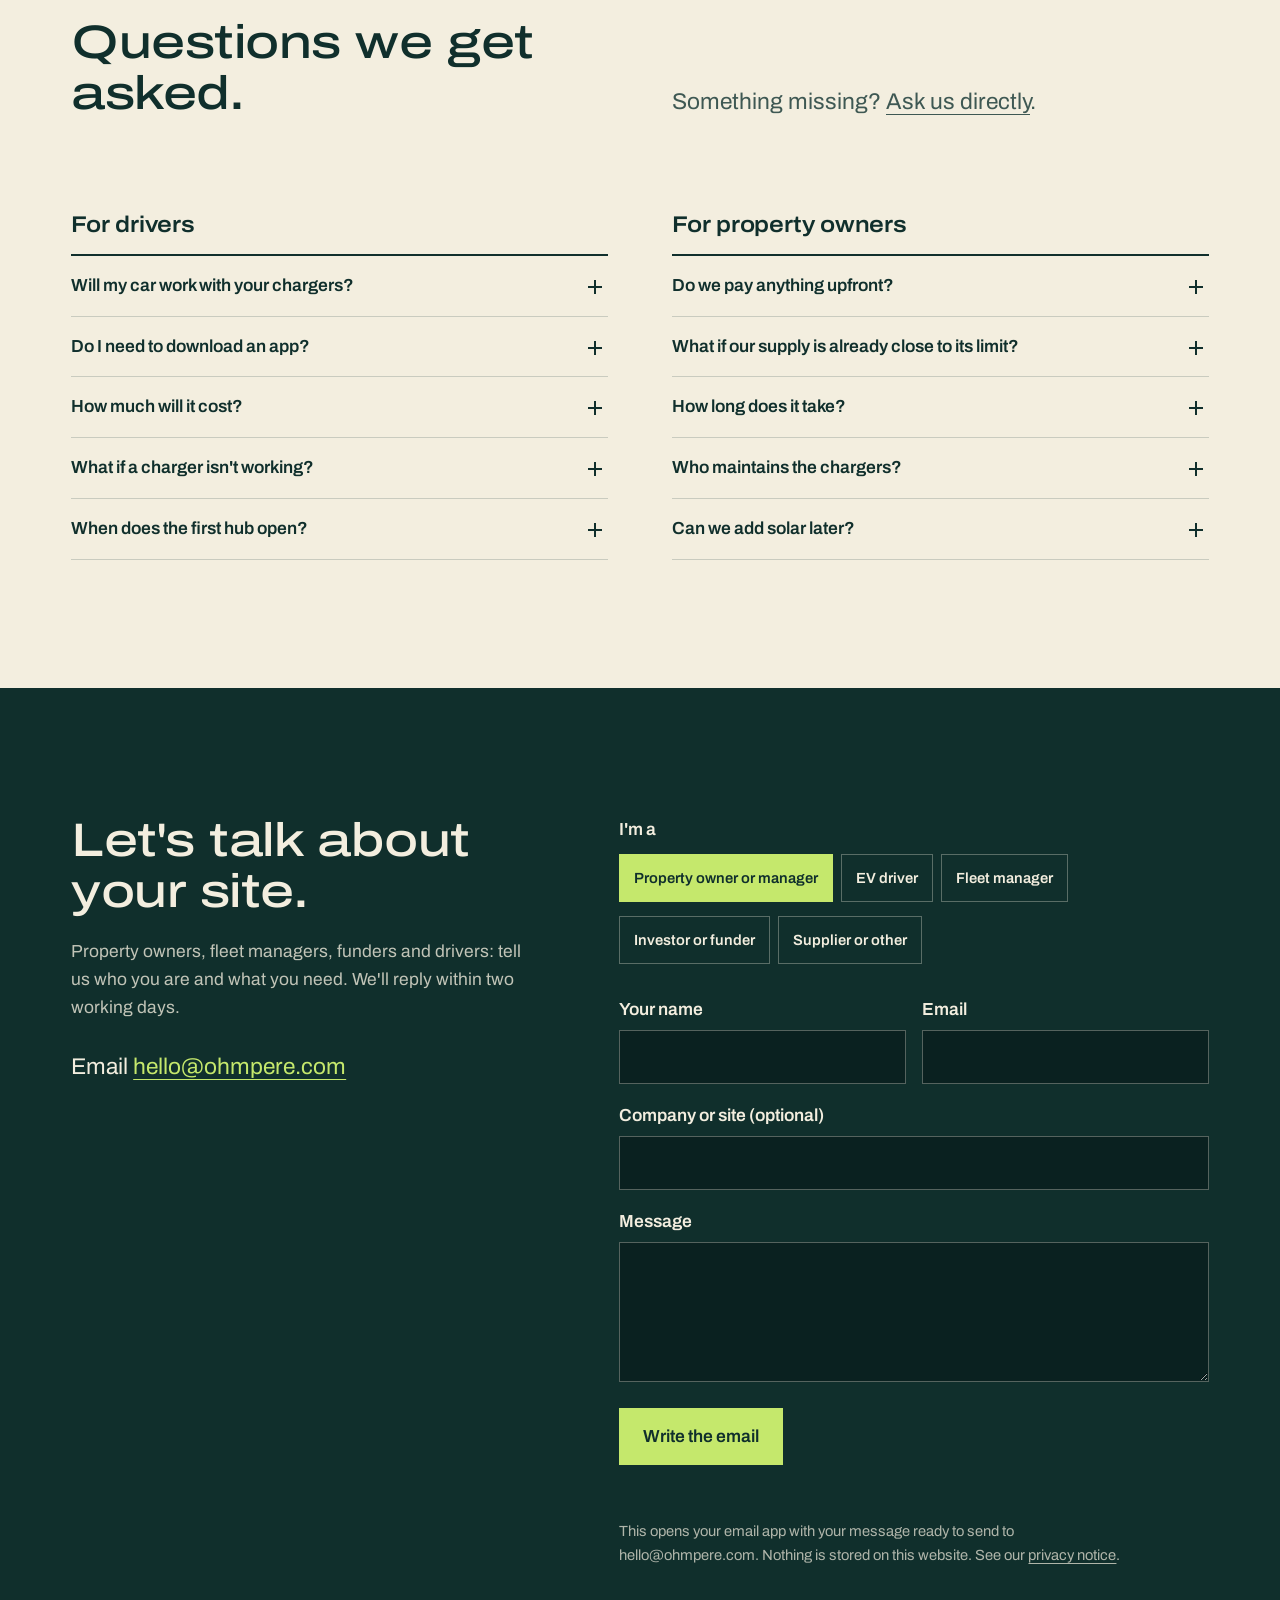
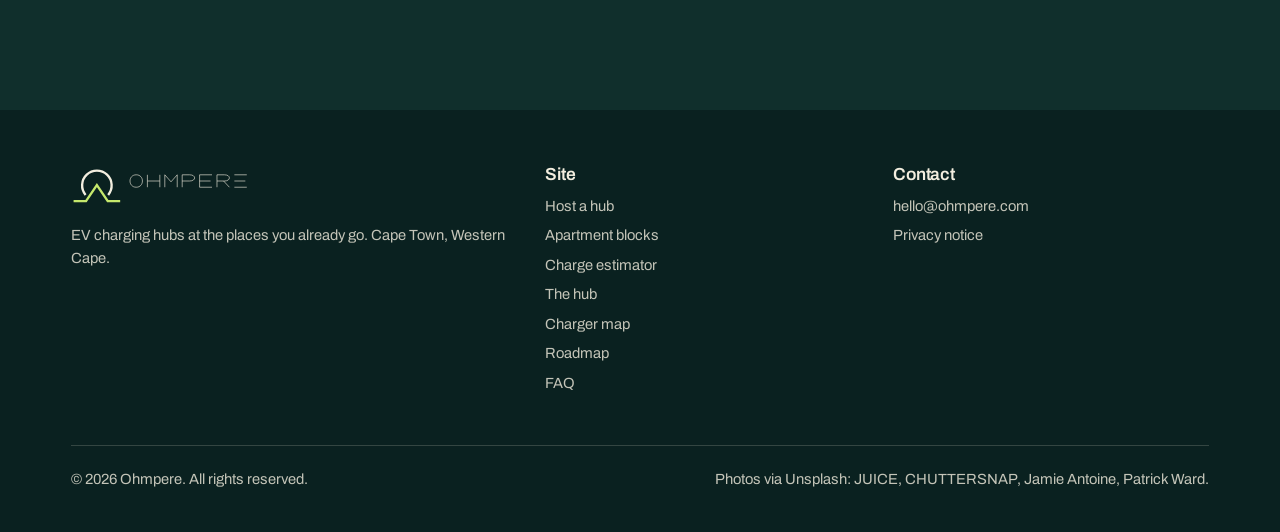
==== commit 31a085d7: "Add apartment-block surveys Residents' survey (survey.html) and HoA kit with building questionnaire " ====
--- a/index.html
+++ b/index.html
@@ -29,7 +29,7 @@
 <link rel="preconnect" href="https://images.unsplash.com">
 <link href="https://fonts.googleapis.com/css2?family=Archivo:wdth,wght@62..125,100..900&display=swap" rel="stylesheet">
 <link rel="stylesheet" href="https://cdnjs.cloudflare.com/ajax/libs/leaflet/1.9.4/leaflet.min.css">
-<link rel="stylesheet" href="assets/css/site.css?v=4">
+<link rel="stylesheet" href="assets/css/site.css?v=6">
 
 <script type="application/ld+json">
 {
@@ -382,6 +382,20 @@
   </div>
 </section>
 
+<!-- APARTMENTS -->
+<section class="section on-teal" id="apartments" aria-labelledby="apartments-title">
+  <div class="wrap apartments">
+    <div>
+      <h2 id="apartments-title">Live in an apartment block?</h2>
+      <p>We're bringing charging to apartment blocks and complexes too, paid for and run by Ohmpere. Trustees and managing agents can start with a five-minute survey for residents.</p>
+    </div>
+    <div class="actions">
+      <a class="btn btn-lime" href="building.html">Start with your complex</a>
+      <a class="btn btn-ghost" href="survey.html">Take the residents' survey</a>
+    </div>
+  </div>
+</section>
+
 <!-- DRIVERS -->
 <section class="section on-cream" id="drivers" aria-labelledby="drivers-title">
   <div class="wrap driver-grid">
@@ -620,6 +634,7 @@
       <h2>Site</h2>
       <ul>
         <li><a href="#hosts">Host a hub</a></li>
+        <li><a href="building.html">Apartment blocks</a></li>
         <li><a href="#calculator">Charge estimator</a></li>
         <li><a href="#hub">The hub</a></li>
         <li><a href="#map">Charger map</a></li>
@@ -641,7 +656,7 @@
   </div>
 </footer>
 
-<script src="assets/js/config.js?v=3"></script>
+<script src="assets/js/config.js?v=5"></script>
 <script src="https://cdnjs.cloudflare.com/ajax/libs/leaflet/1.9.4/leaflet.min.js" defer></script>
 <script src="assets/js/site.js?v=3" defer></script>
 <script src="assets/js/charger-map.js?v=4" defer></script>
--- a/assets/css/site.css
+++ b/assets/css/site.css
@@ -479,3 +479,79 @@
 .pop-st.st-100 { color: #9b2c1f; font-weight: 600; }
 .pop-st.st-50 { color: #2f6b2a; }
 .leaflet-container a.leaflet-popup-close-button { color: var(--ink); }
+
+/* ---------- surveys ---------- */
+.survey-wrap { max-width: 800px; }
+.survey-page h1 { margin-bottom: 18px; }
+.survey-lede { font-size: var(--step-1); line-height: 1.5; max-width: 46ch; }
+.survey-meta { color: var(--ink-soft); font-size: var(--step--1); border-left: 3px solid var(--lime-dim); padding-left: 12px; max-width: 60ch; }
+.survey { margin-top: clamp(32px, 5vw, 56px); }
+.form-h { font-size: var(--step-2); font-stretch: var(--wide); font-variation-settings: "wdth" 125; font-weight: 400; margin: 0 0 8px; max-width: none; }
+.q-section { border-top: 2px solid var(--teal); padding-top: 22px; margin-top: 36px; }
+.q-section:first-of-type { margin-top: 0; }
+.q-section > h2, .q-section > h3 { font-size: var(--step-1); font-stretch: var(--semi); font-variation-settings: "wdth" 112; font-weight: 600; margin: 0 0 6px; max-width: none; }
+.q { border: 0; margin: 0; padding: 18px 0; border-bottom: 1px solid var(--rule); min-width: 0; }
+.q:last-child { border-bottom: 0; }
+.q-title { display: block; font-weight: 600; margin-bottom: 10px; padding: 0; line-height: 1.4; max-width: 60ch; }
+.q-hint { display: block; font-weight: 400; font-size: var(--step--1); color: var(--ink-soft); margin-top: 2px; }
+.opt { display: flex; align-items: flex-start; gap: 12px; padding: 8px 0; cursor: pointer; line-height: 1.4; max-width: 62ch; }
+.opt input { flex: none; width: 20px; height: 20px; margin: 1px 0 0; accent-color: var(--teal); }
+.survey input[type="text"], .survey input[type="email"], .survey input[type="tel"], .survey input[type="number"], .survey input[type="month"], .survey textarea,
+.share-kit input[type="text"], .share-kit textarea {
+  width: 100%; font: inherit; color: var(--ink); background: #fff;
+  border: 1.5px solid rgba(16, 47, 44, 0.35); border-radius: 0; padding: 11px 13px; min-height: 48px;
+}
+.survey input:focus, .survey textarea:focus, .share-kit input:focus, .share-kit textarea:focus { outline: 2px solid var(--teal); outline-offset: 0; border-color: var(--teal); }
+.two-q { display: grid; grid-template-columns: 1fr 1fr; gap: 18px; }
+@media (max-width: 600px) { .two-q { grid-template-columns: 1fr; } }
+.scale-row { display: grid; grid-template-columns: repeat(5, minmax(0, 1fr)); gap: 8px; max-width: 420px; }
+.scale-row label { position: relative; cursor: pointer; }
+.scale-row input { position: absolute; opacity: 0; width: 1px; height: 1px; }
+.scale-row span { display: flex; align-items: center; justify-content: center; height: 52px; border: 1.5px solid rgba(16, 47, 44, 0.35); font-weight: 600; font-size: var(--step-1); background: #fff; }
+.scale-row input:checked + span { background: var(--teal); color: var(--cream); border-color: var(--teal); }
+.scale-row input:focus-visible + span { outline: 3px solid var(--lime-dim); outline-offset: 2px; }
+.scale-ends { display: flex; justify-content: space-between; max-width: 420px; font-size: var(--step--1); color: var(--ink-soft); margin-top: 6px; }
+.q-err { color: #9b2c1f; font-weight: 600; font-size: var(--step--1); margin: 8px 0 0; }
+.has-err > .q-title, .has-err > legend { color: #9b2c1f; }
+.has-err input[type="text"], .has-err input[type="email"], .has-err input[type="number"] { border-color: #9b2c1f; }
+.consent { margin-top: 6px; }
+.hp { position: absolute !important; left: -9999px; width: 1px; height: 1px; opacity: 0; }
+.survey-submit { margin-top: 28px; padding-top: 24px; border-top: 2px solid var(--teal); }
+.form-msg { color: #9b2c1f; font-weight: 600; min-height: 1.6em; margin: 12px 0 0; }
+.survey-fine { font-size: var(--step--1); color: var(--ink-soft); max-width: 64ch; }
+.survey-done { margin-top: 40px; padding: 28px; background: var(--teal); color: var(--cream); }
+.survey-done h2 { font-size: var(--step-2); font-stretch: var(--wide); font-variation-settings: "wdth" 125; font-weight: 400; max-width: none; margin-bottom: 12px; }
+.survey-done a:not(.btn) { color: var(--lime); }
+.survey-done .btn-teal { background: var(--lime); border-color: var(--lime); color: var(--teal); }
+.survey-done:focus { outline: none; }
+
+.kit-steps { list-style: none; margin: 36px 0 0; padding: 0; counter-reset: k; display: grid; grid-template-columns: repeat(3, minmax(0, 1fr)); gap: 0; border-top: 2px solid var(--teal); }
+.kit-steps li { counter-increment: k; padding: 18px 18px 18px 0; position: relative; }
+.kit-steps li + li { padding-left: 18px; border-left: 1px solid var(--rule); }
+.kit-steps li::before { content: counter(k); display: block; font-size: var(--step-2); font-stretch: var(--wide); font-variation-settings: "wdth" 125; font-weight: 300; line-height: 1; margin-bottom: 10px; }
+.kit-steps h2 { font-size: var(--step-0); font-stretch: 100%; font-variation-settings: "wdth" 100; font-weight: 600; margin: 0 0 4px; max-width: none; }
+.kit-steps p { font-size: var(--step--1); color: var(--ink-soft); margin: 0; }
+@media (max-width: 680px) { .kit-steps { grid-template-columns: 1fr; } .kit-steps li, .kit-steps li + li { padding: 16px 0; border-left: 0; } .kit-steps li + li { border-top: 1px solid var(--rule); } }
+.share-kit { margin-top: clamp(40px, 6vw, 64px); padding: clamp(20px, 3vw, 32px); background: var(--cream); border: 1px solid var(--rule); }
+.share-kit > h2, .survey > .form-h { font-size: var(--step-2); font-stretch: var(--wide); font-variation-settings: "wdth" 125; font-weight: 400; max-width: none; margin-bottom: 8px; }
+.share-kit .q { border-bottom: 0; padding-bottom: 6px; }
+.kit-out .q-title { margin-top: 14px; }
+.copy-row { display: flex; gap: 10px; align-items: stretch; flex-wrap: wrap; }
+.copy-row input { flex: 1 1 260px; }
+.copy-row.end { margin-top: 10px; }
+.share-kit textarea { resize: vertical; line-height: 1.5; }
+.copy-msg { font-size: var(--step--1); font-weight: 600; min-height: 1.4em; margin: 8px 0 0; }
+.btn-ghost-dark { color: var(--teal); border-color: var(--teal); }
+.btn-ghost-dark:hover { background: var(--teal); color: var(--cream); }
+
+/* homepage apartments band */
+.apartments { display: grid; grid-template-columns: minmax(0, 1.2fr) minmax(0, 1fr); gap: clamp(24px, 5vw, 72px); align-items: end; }
+.apartments p { font-size: var(--step-1); line-height: 1.5; color: rgba(243, 238, 223, 0.8); margin: 16px 0 0; }
+.apartments .actions { display: flex; flex-wrap: wrap; gap: 12px; }
+@media (max-width: 860px) { .apartments { grid-template-columns: 1fr; } }
+.survey .opt, .survey .scale-row label { font-weight: 400; margin-bottom: 0; }
+.survey .q-title { margin-bottom: 10px; }
+.survey label.q-title { font-weight: 600; }
+.apartments .actions { align-self: center; }
+.survey fieldset.q > legend { float: left; width: 100%; }
+.survey fieldset.q > legend + * { clear: both; }
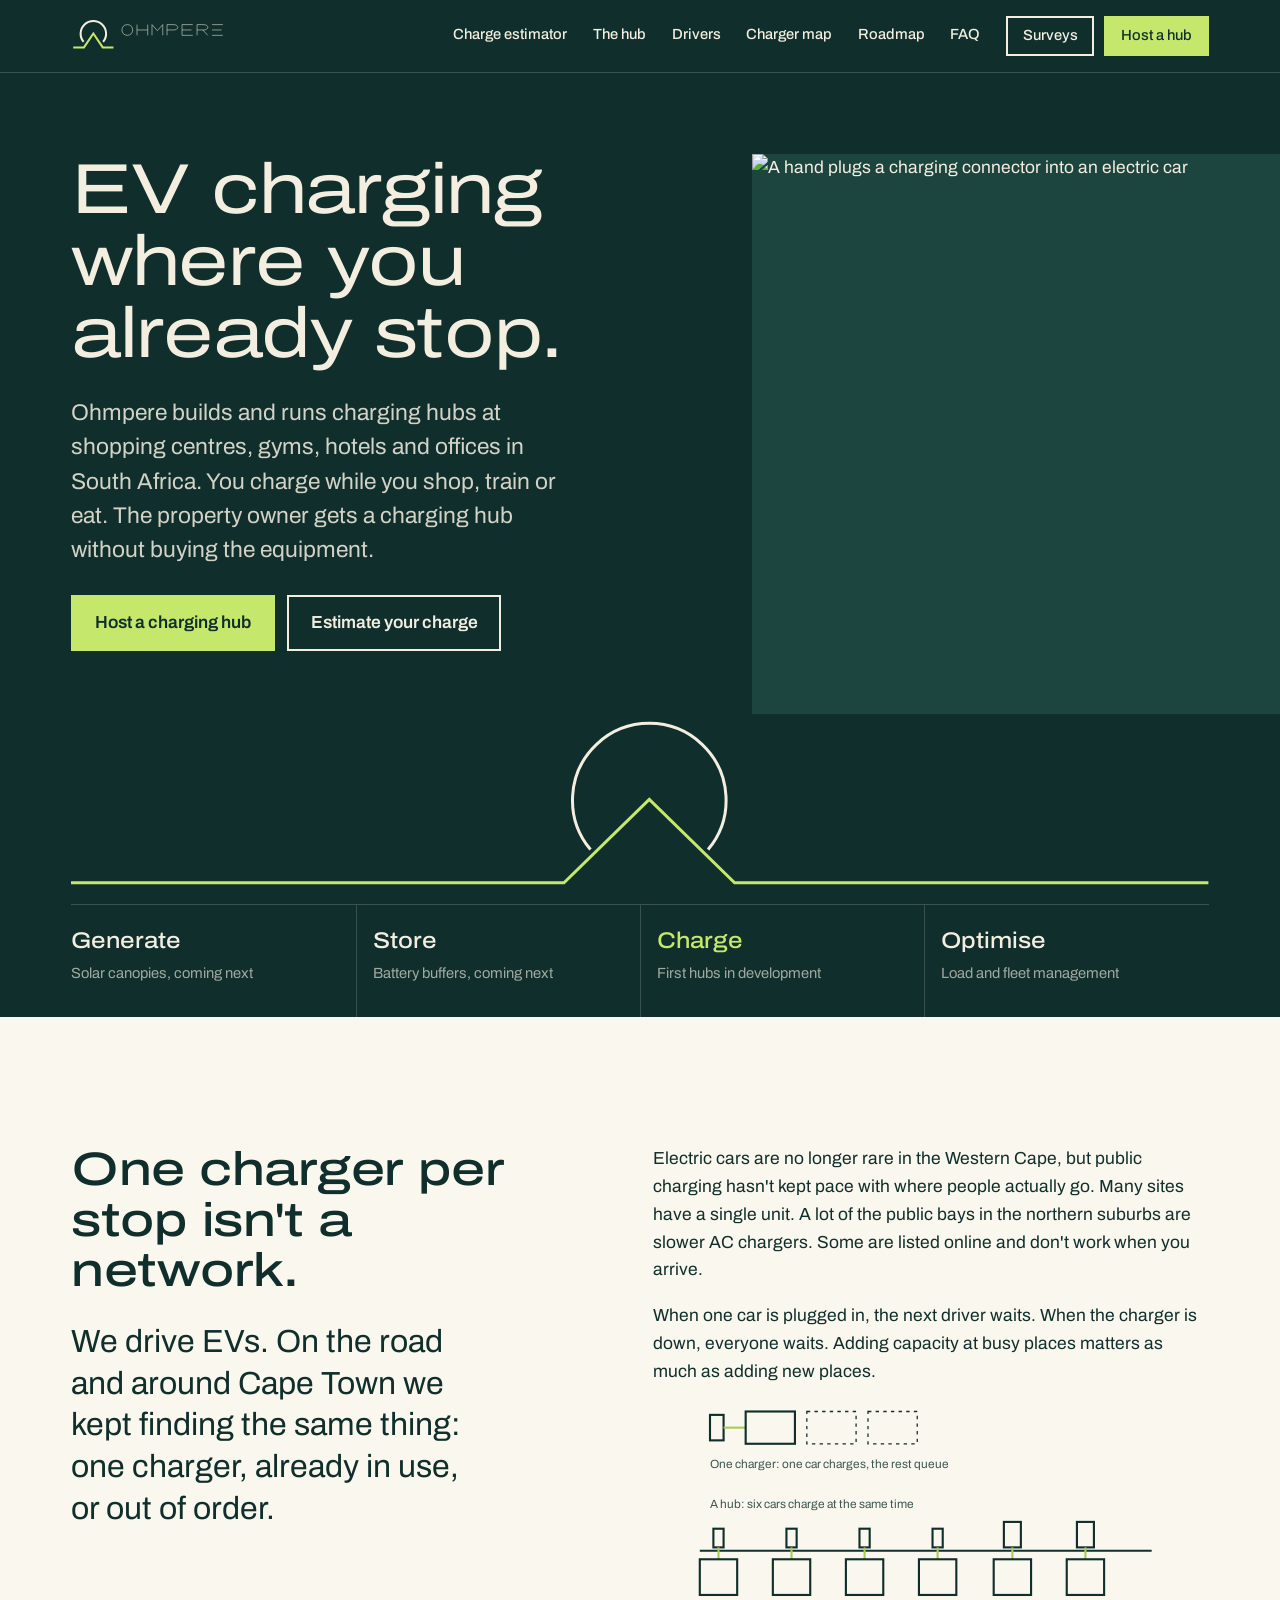
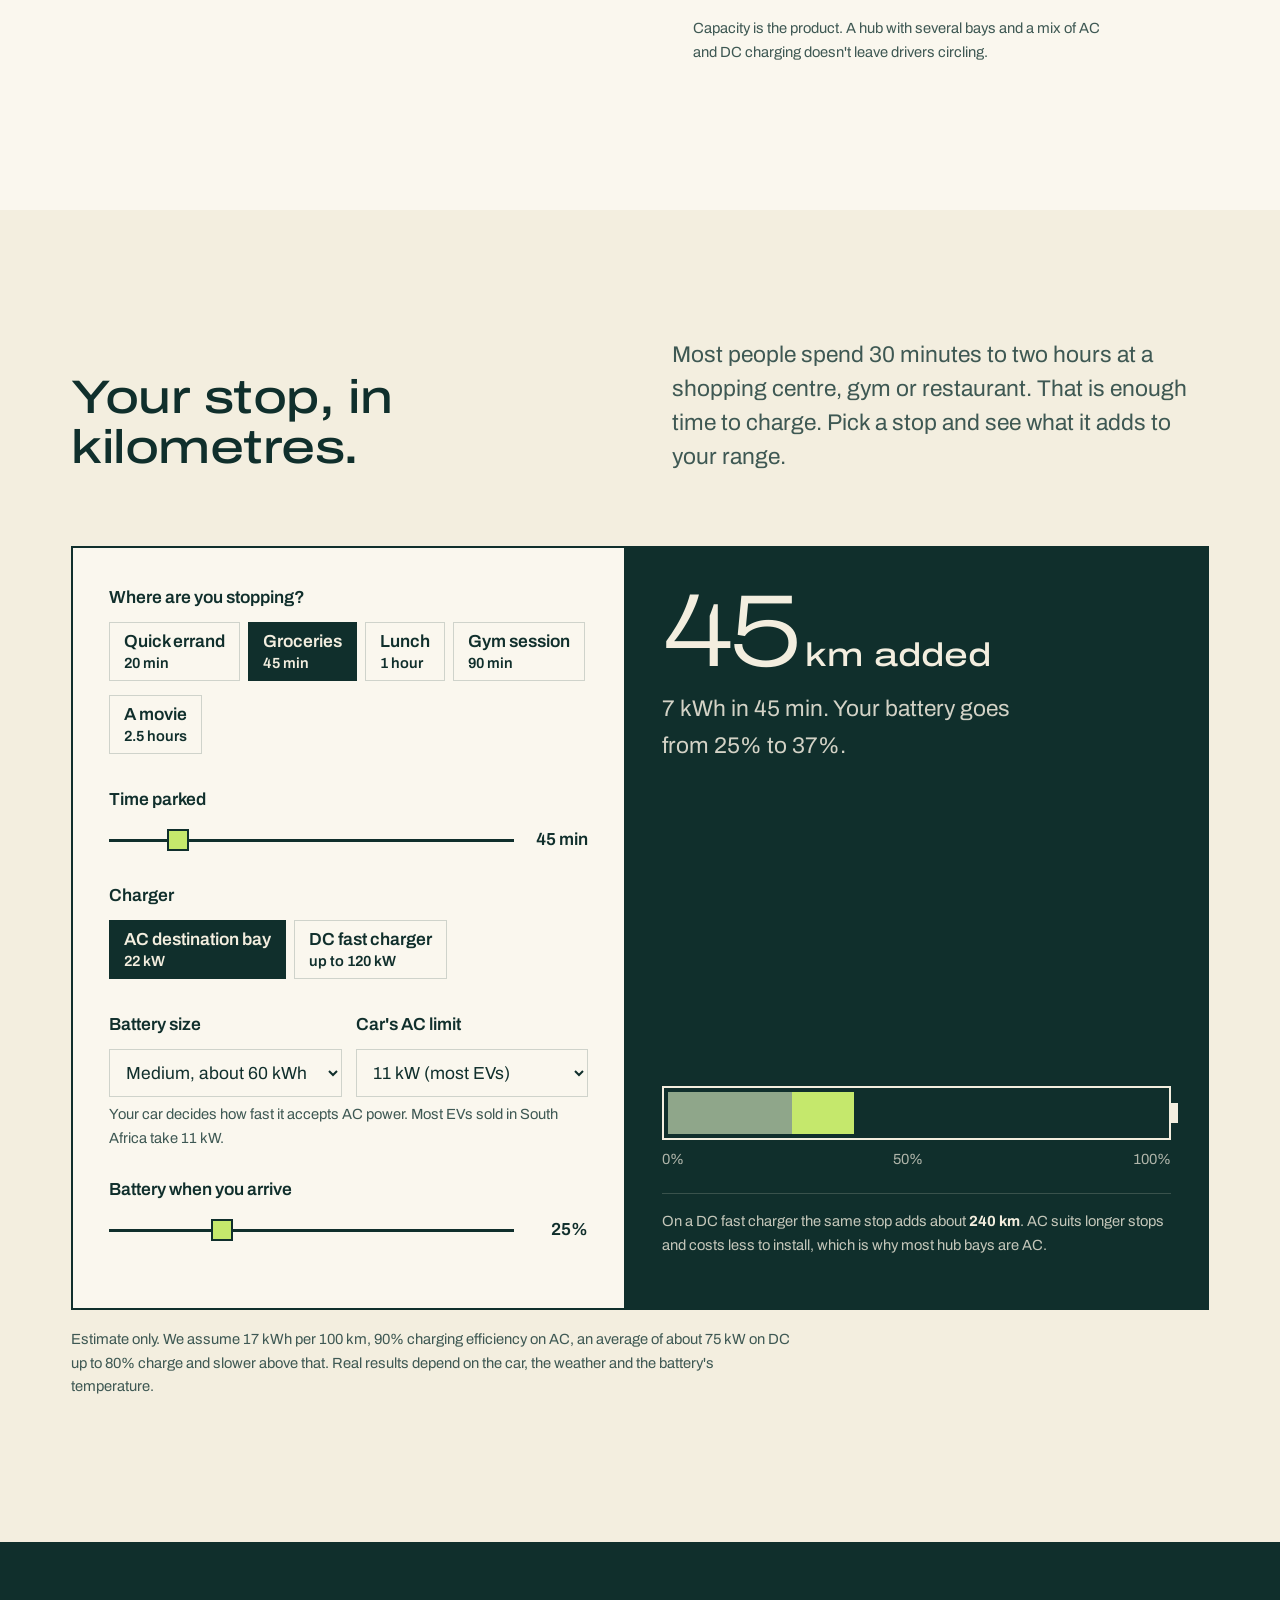
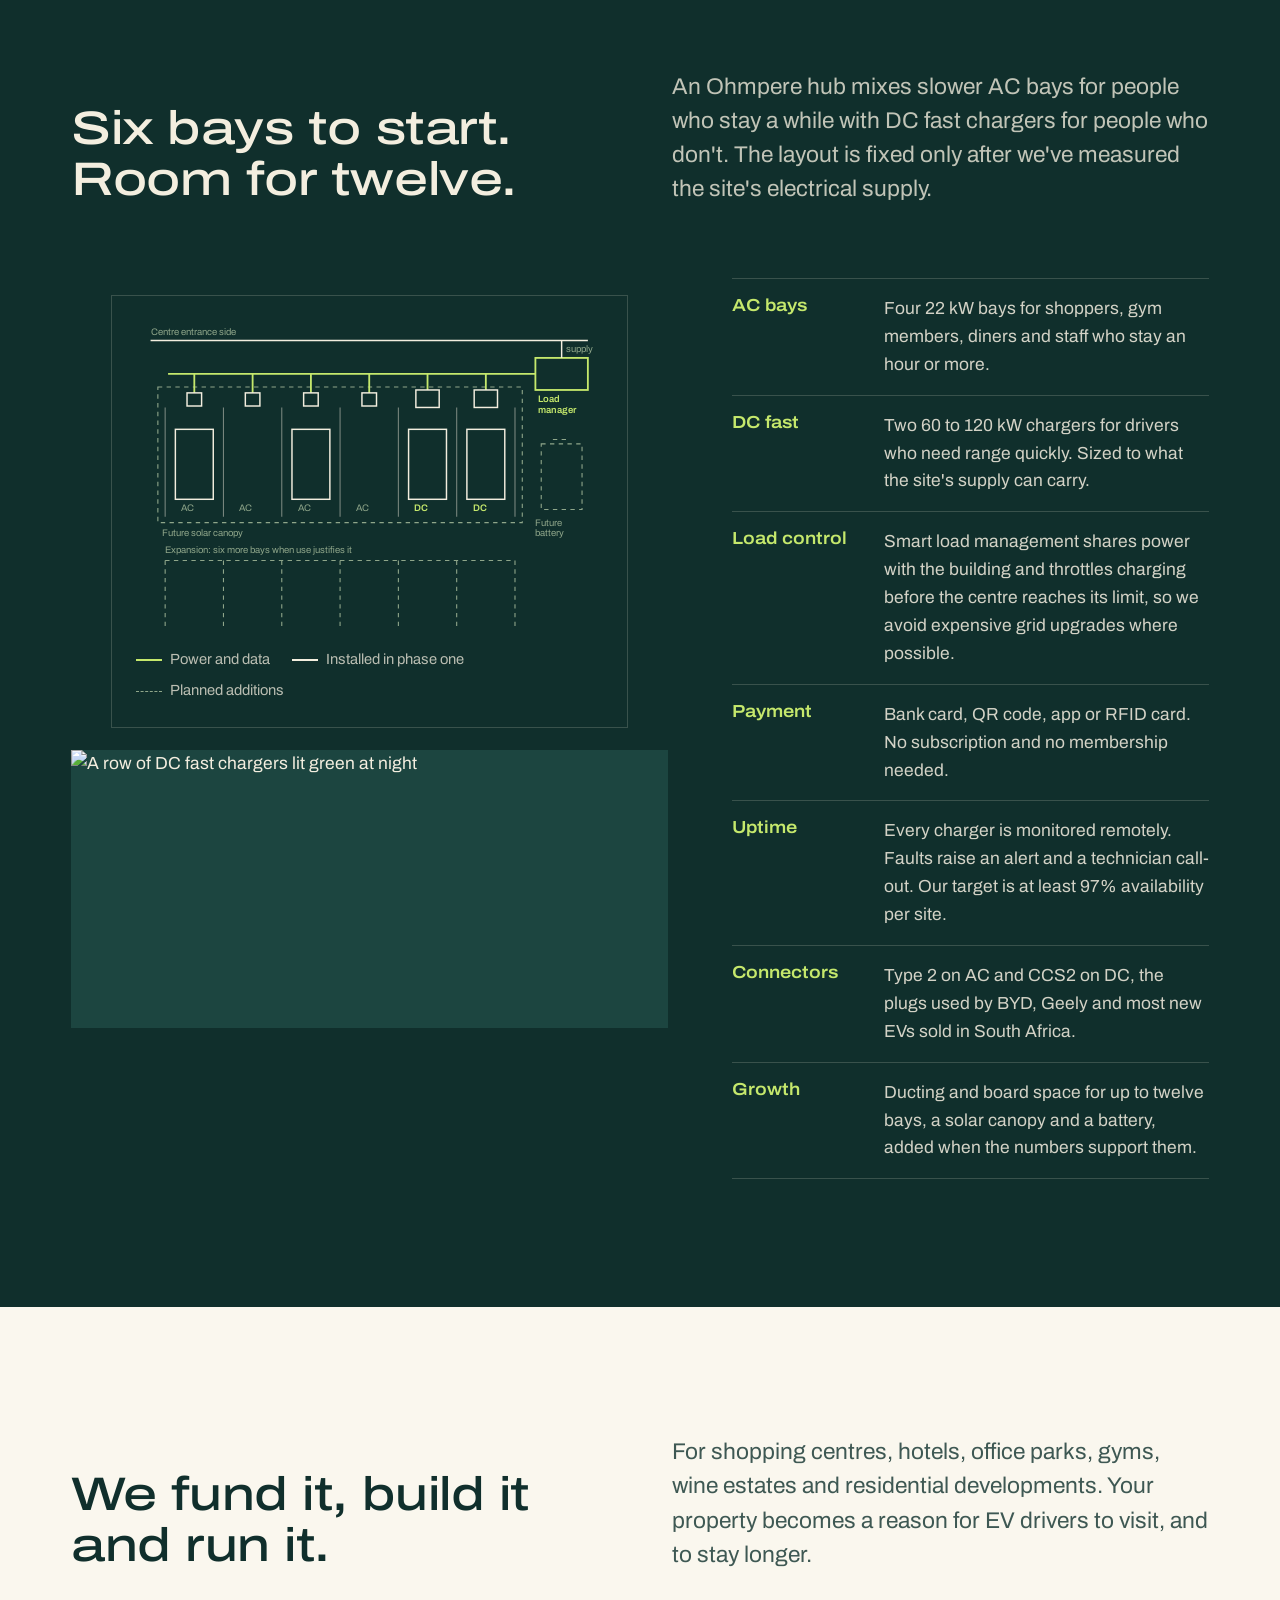
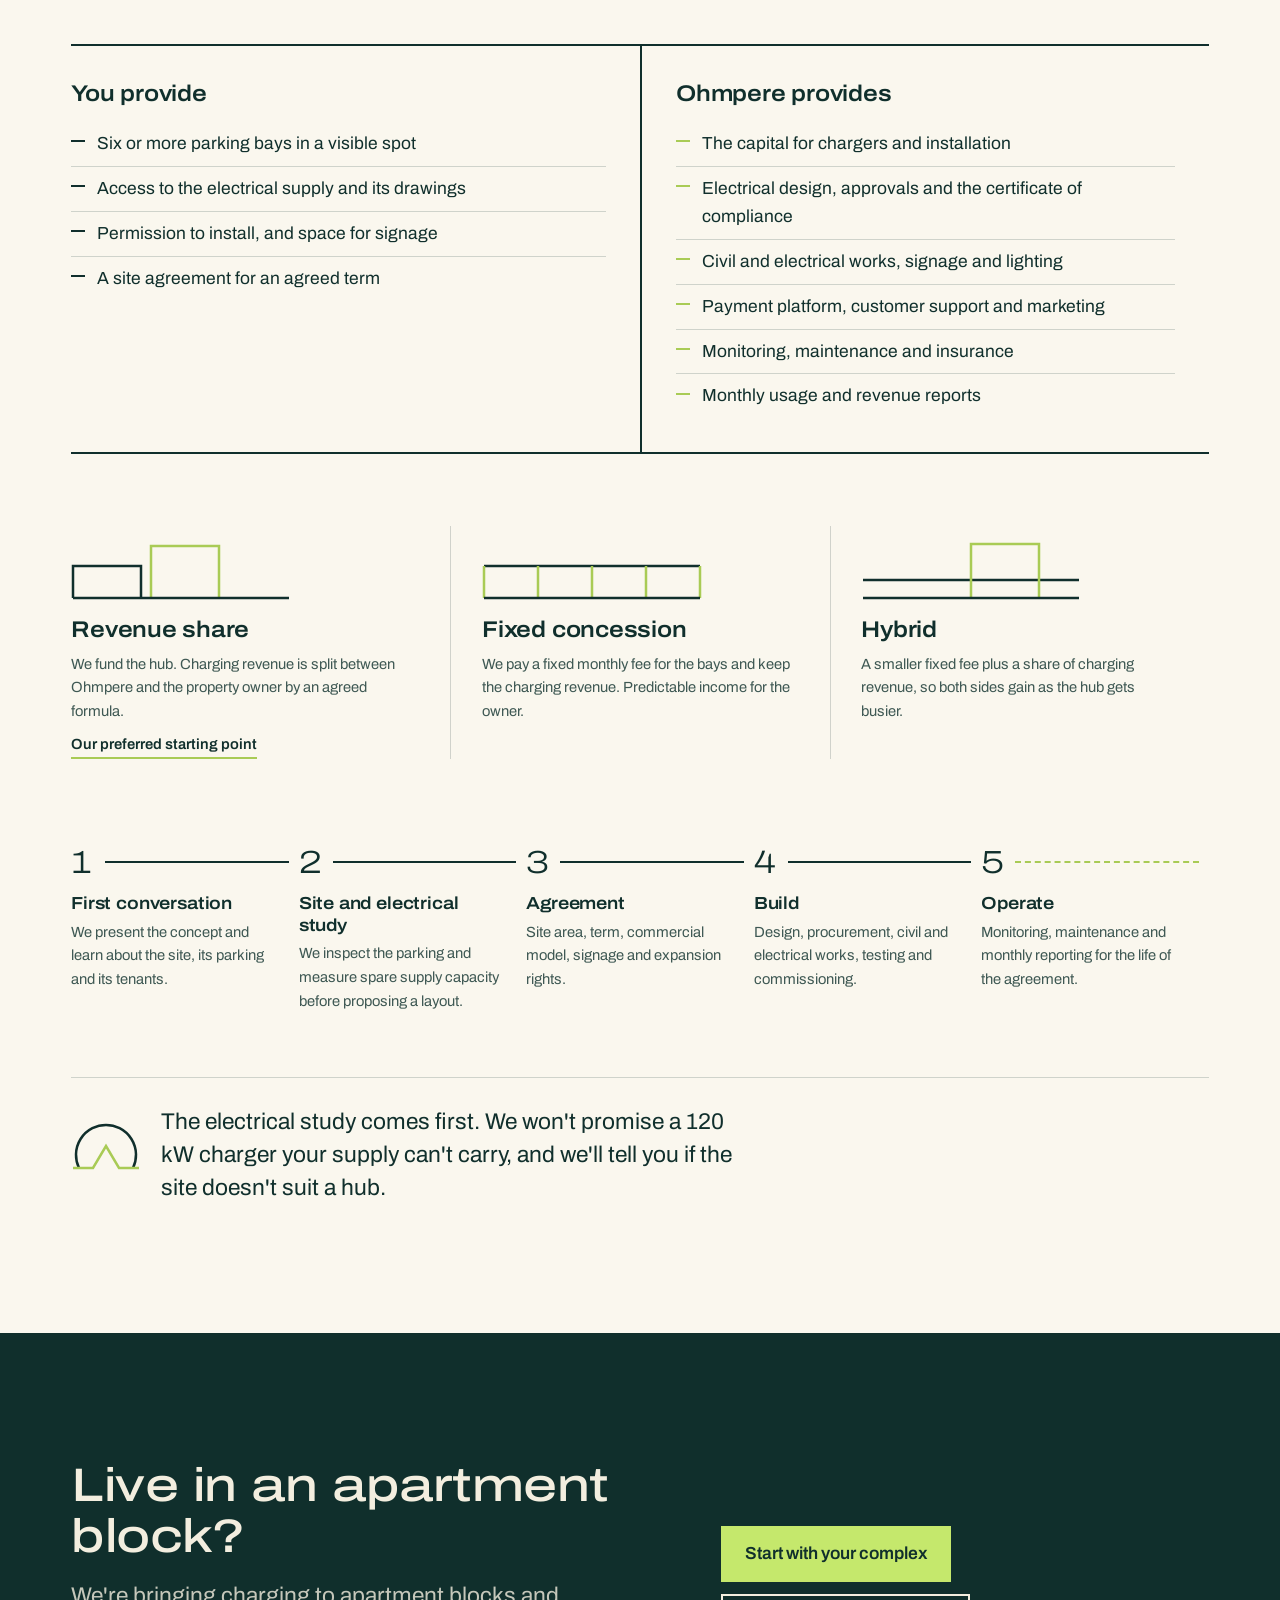
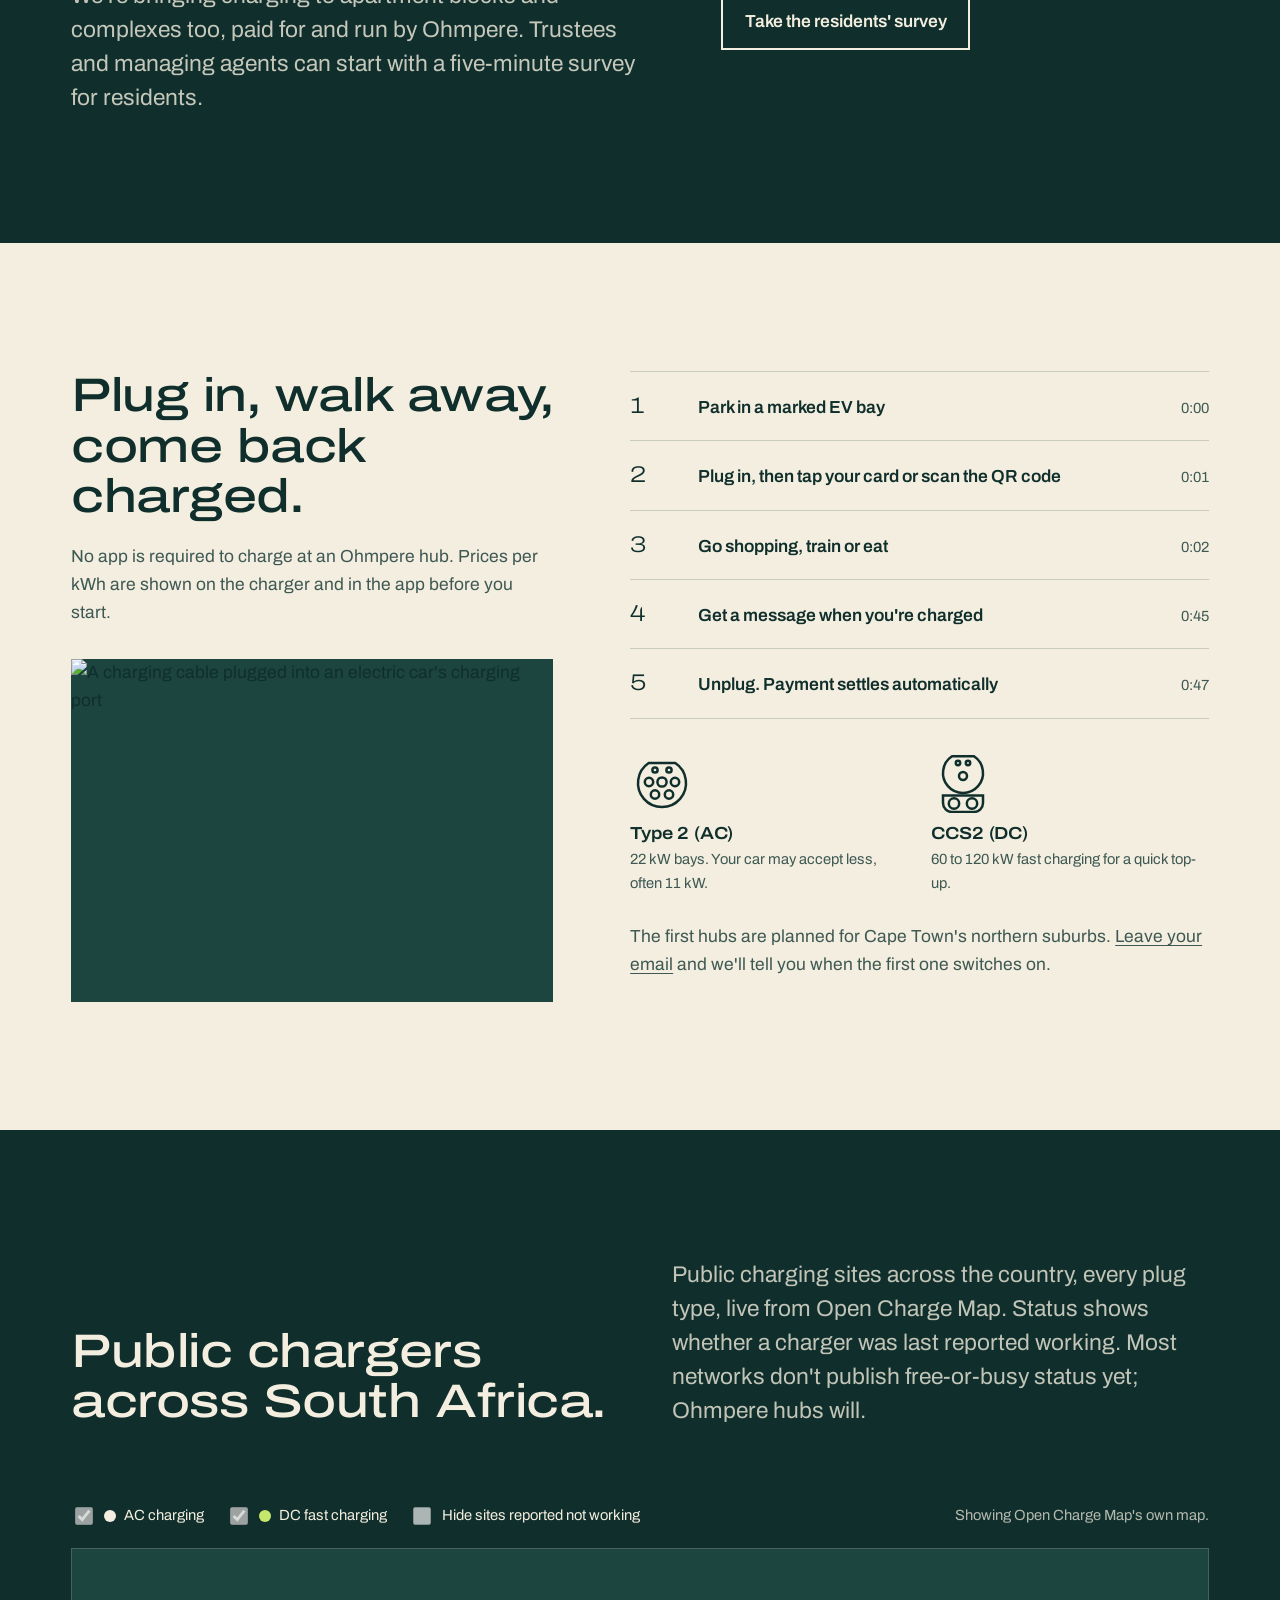
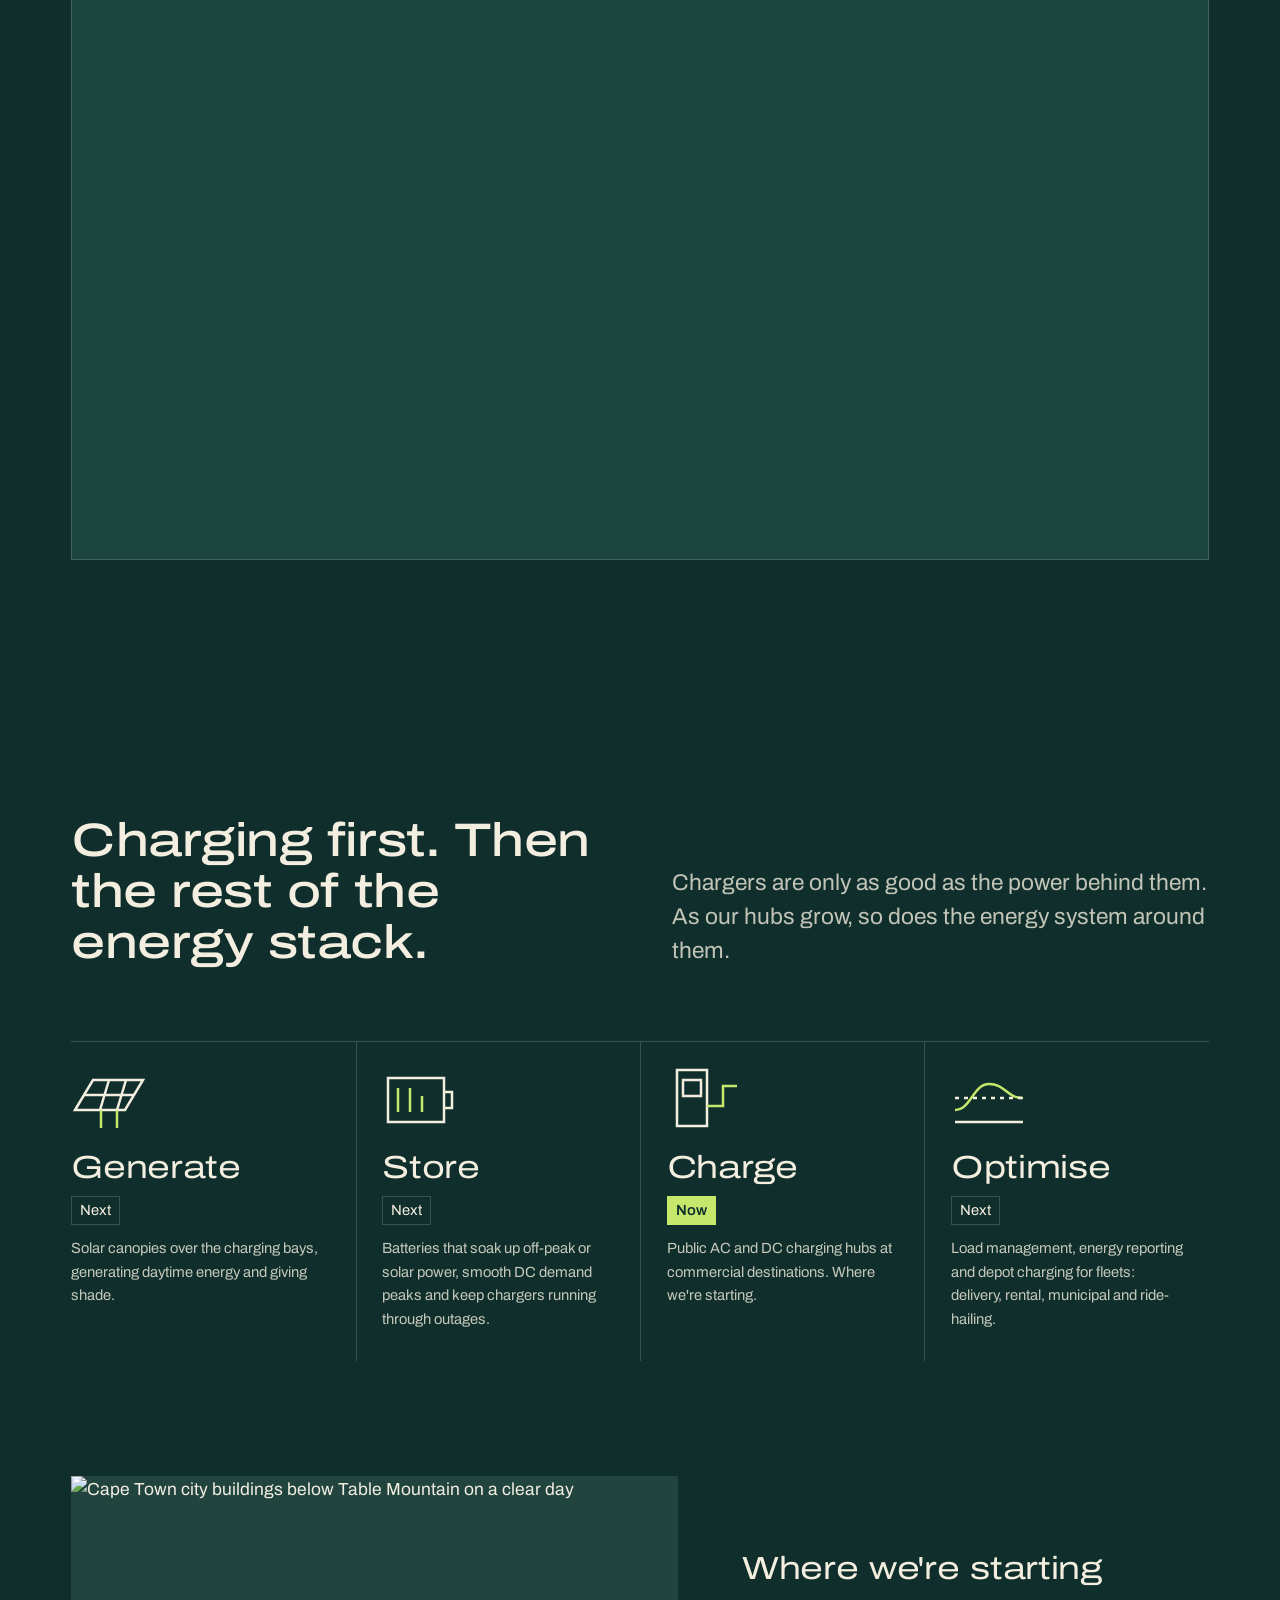
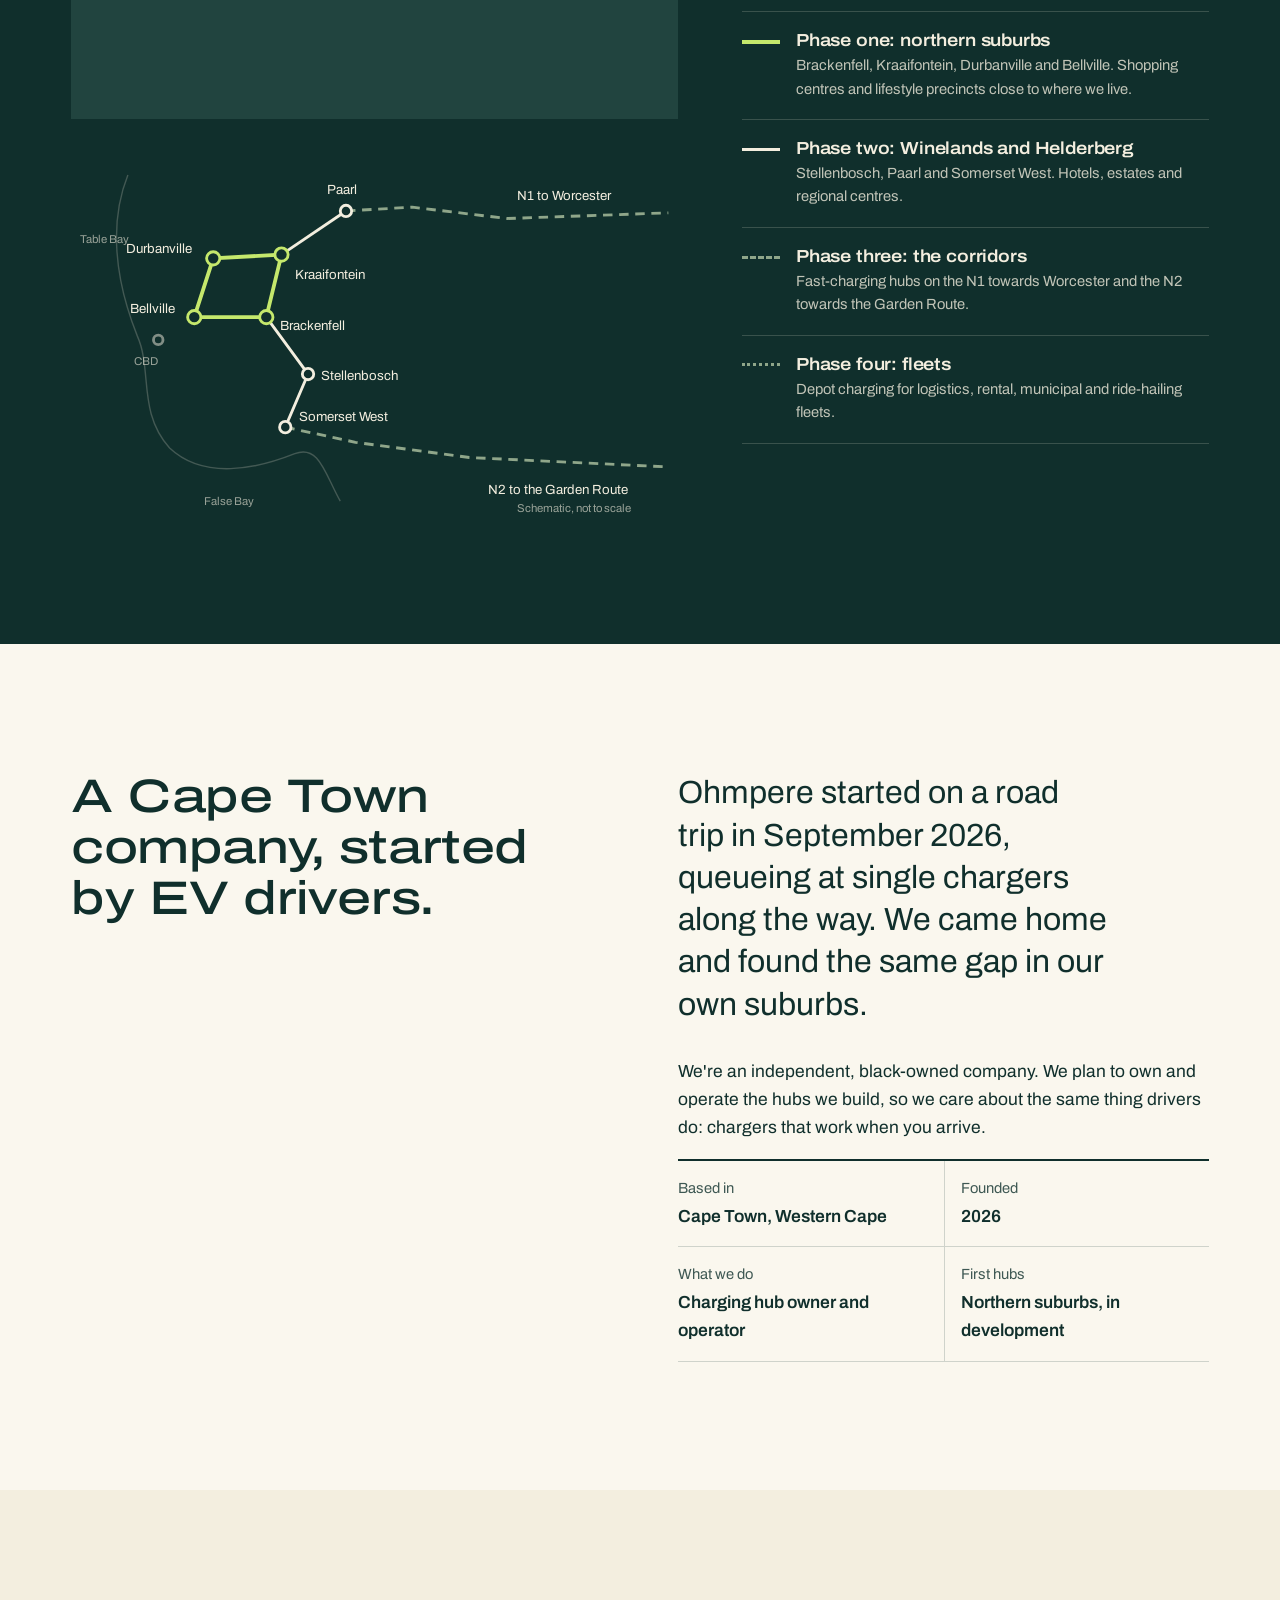
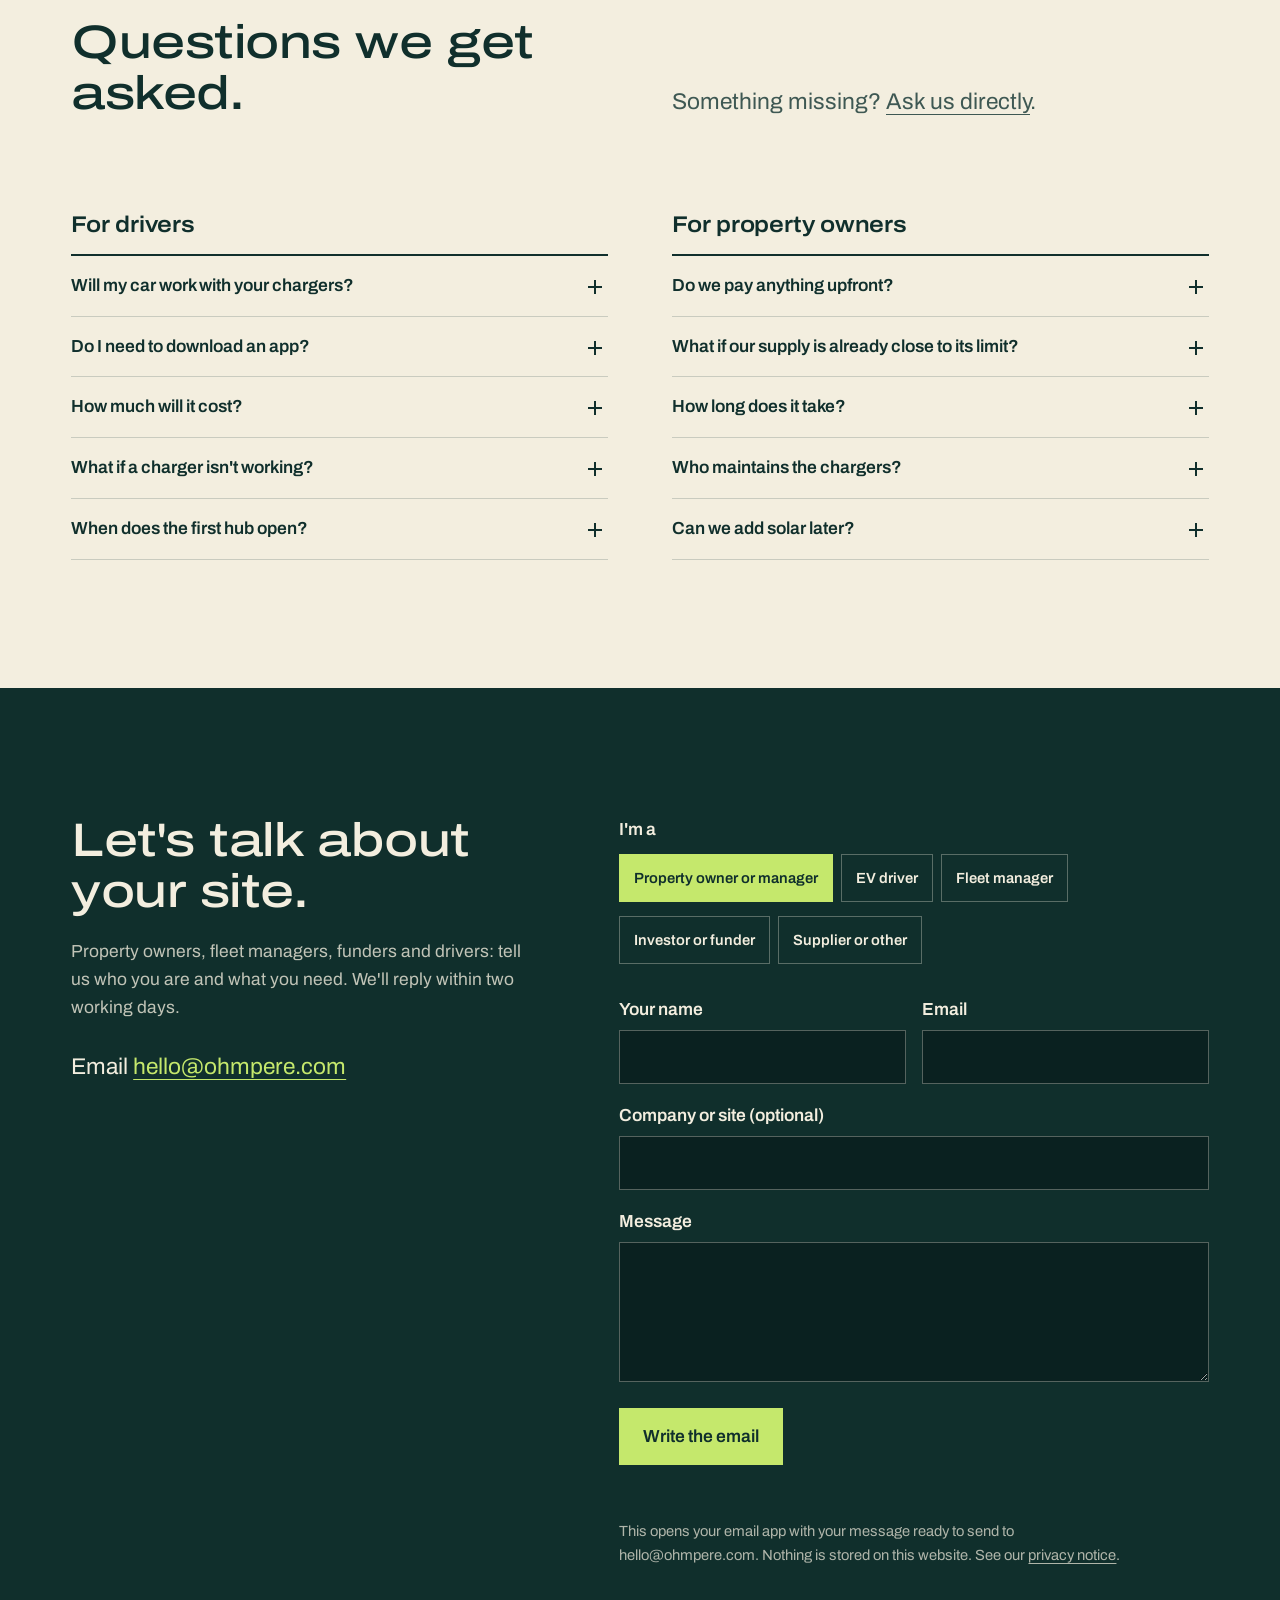
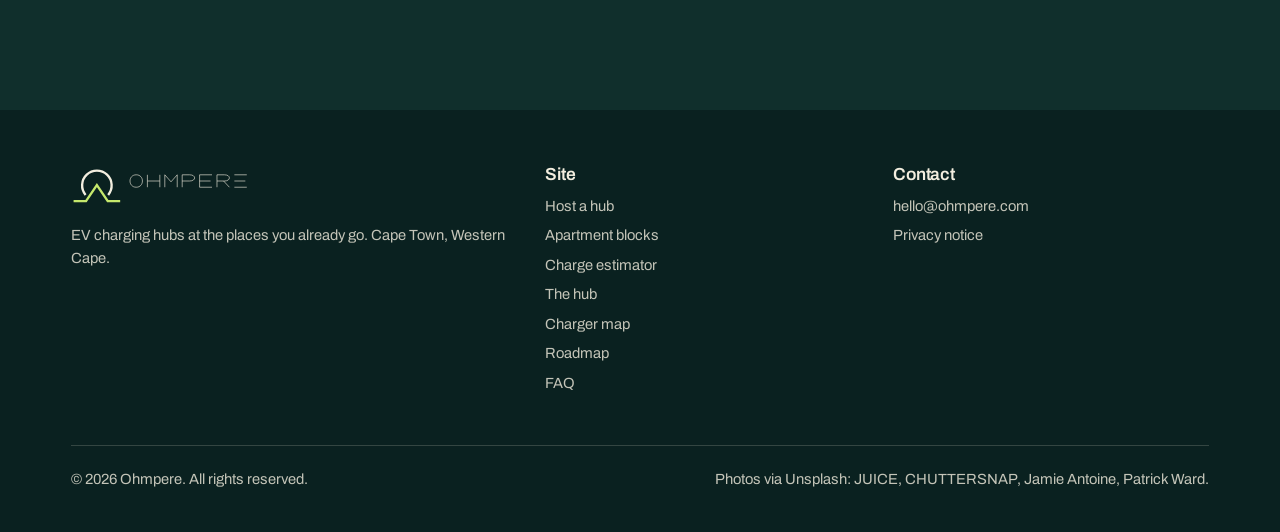
==== commit fd4c8390: "Add Surveys button to the homepage header Co-Authored-By: Claude Opus 5.5 <noreply@anthropic.com> Cl" ====
--- a/index.html
+++ b/index.html
@@ -29,7 +29,7 @@
 <link rel="preconnect" href="https://images.unsplash.com">
 <link href="https://fonts.googleapis.com/css2?family=Archivo:wdth,wght@62..125,100..900&display=swap" rel="stylesheet">
 <link rel="stylesheet" href="https://cdnjs.cloudflare.com/ajax/libs/leaflet/1.9.4/leaflet.min.css">
-<link rel="stylesheet" href="assets/css/site.css?v=6">
+<link rel="stylesheet" href="assets/css/site.css?v=8">
 
 <script type="application/ld+json">
 {
@@ -62,6 +62,7 @@
       <a href="#map">Charger map</a>
       <a href="#roadmap">Roadmap</a>
       <a href="#faq">FAQ</a>
+      <a class="btn btn-ghost" href="#apartments">Surveys</a>
       <a class="btn btn-lime" href="#hosts">Host a hub</a>
     </nav>
   </div>
@@ -656,7 +657,7 @@
   </div>
 </footer>
 
-<script src="assets/js/config.js?v=5"></script>
+<script src="assets/js/config.js?v=6"></script>
 <script src="https://cdnjs.cloudflare.com/ajax/libs/leaflet/1.9.4/leaflet.min.js" defer></script>
 <script src="assets/js/site.js?v=3" defer></script>
 <script src="assets/js/charger-map.js?v=4" defer></script>
--- a/assets/css/site.css
+++ b/assets/css/site.css
@@ -94,11 +94,19 @@
 .brand { display: block; width: 190px; flex: none; }
 .brand img { width: 100%; height: auto; }
 .nav { display: flex; align-items: center; gap: clamp(14px, 2vw, 30px); }
-.nav a { text-decoration: none; font-size: var(--step--1); font-weight: 500; padding: 6px 0; border-bottom: 2px solid transparent; }
+.nav a { text-decoration: none; font-size: var(--step--1); font-weight: 500; padding: 6px 0; border-bottom: 2px solid transparent; white-space: nowrap; }
 .nav a:hover { border-bottom-color: var(--lime); }
 .nav .btn { min-height: 40px; padding: 0.45em 1em; font-size: var(--step--1); border-bottom-width: 2px; }
 .nav .btn:hover { border-bottom-color: var(--cream); }
+.nav .btn-ghost { border-bottom-color: currentColor; }
+.nav .btn + .btn { margin-left: calc(-1 * clamp(14px, 2vw, 30px) + 10px); }
 .menu-toggle { display: none; }
+
+@media (max-width: 1080px) and (min-width: 901px) {
+  .nav { gap: 16px; }
+  .nav .btn + .btn { margin-left: -6px; }
+  .brand { width: 150px; }
+}
 
 @media (max-width: 900px) {
   .brand { width: 160px; }
@@ -119,6 +127,7 @@
   .nav a { padding: 14px 0; border-bottom: 1px solid var(--rule-light); font-size: var(--step-0); }
   .nav a:hover { border-bottom-color: var(--rule-light); color: var(--lime); }
   .nav .btn { margin-top: 18px; justify-content: center; min-height: 48px; }
+  .nav .btn + .btn { margin-left: 0; margin-top: 10px; }
 }
 
 /* ---------- hero ---------- */
@@ -555,3 +564,4 @@
 .apartments .actions { align-self: center; }
 .survey fieldset.q > legend { float: left; width: 100%; }
 .survey fieldset.q > legend + * { clear: both; }
+.other-field { margin: 4px 0 0 32px; max-width: 420px; }
